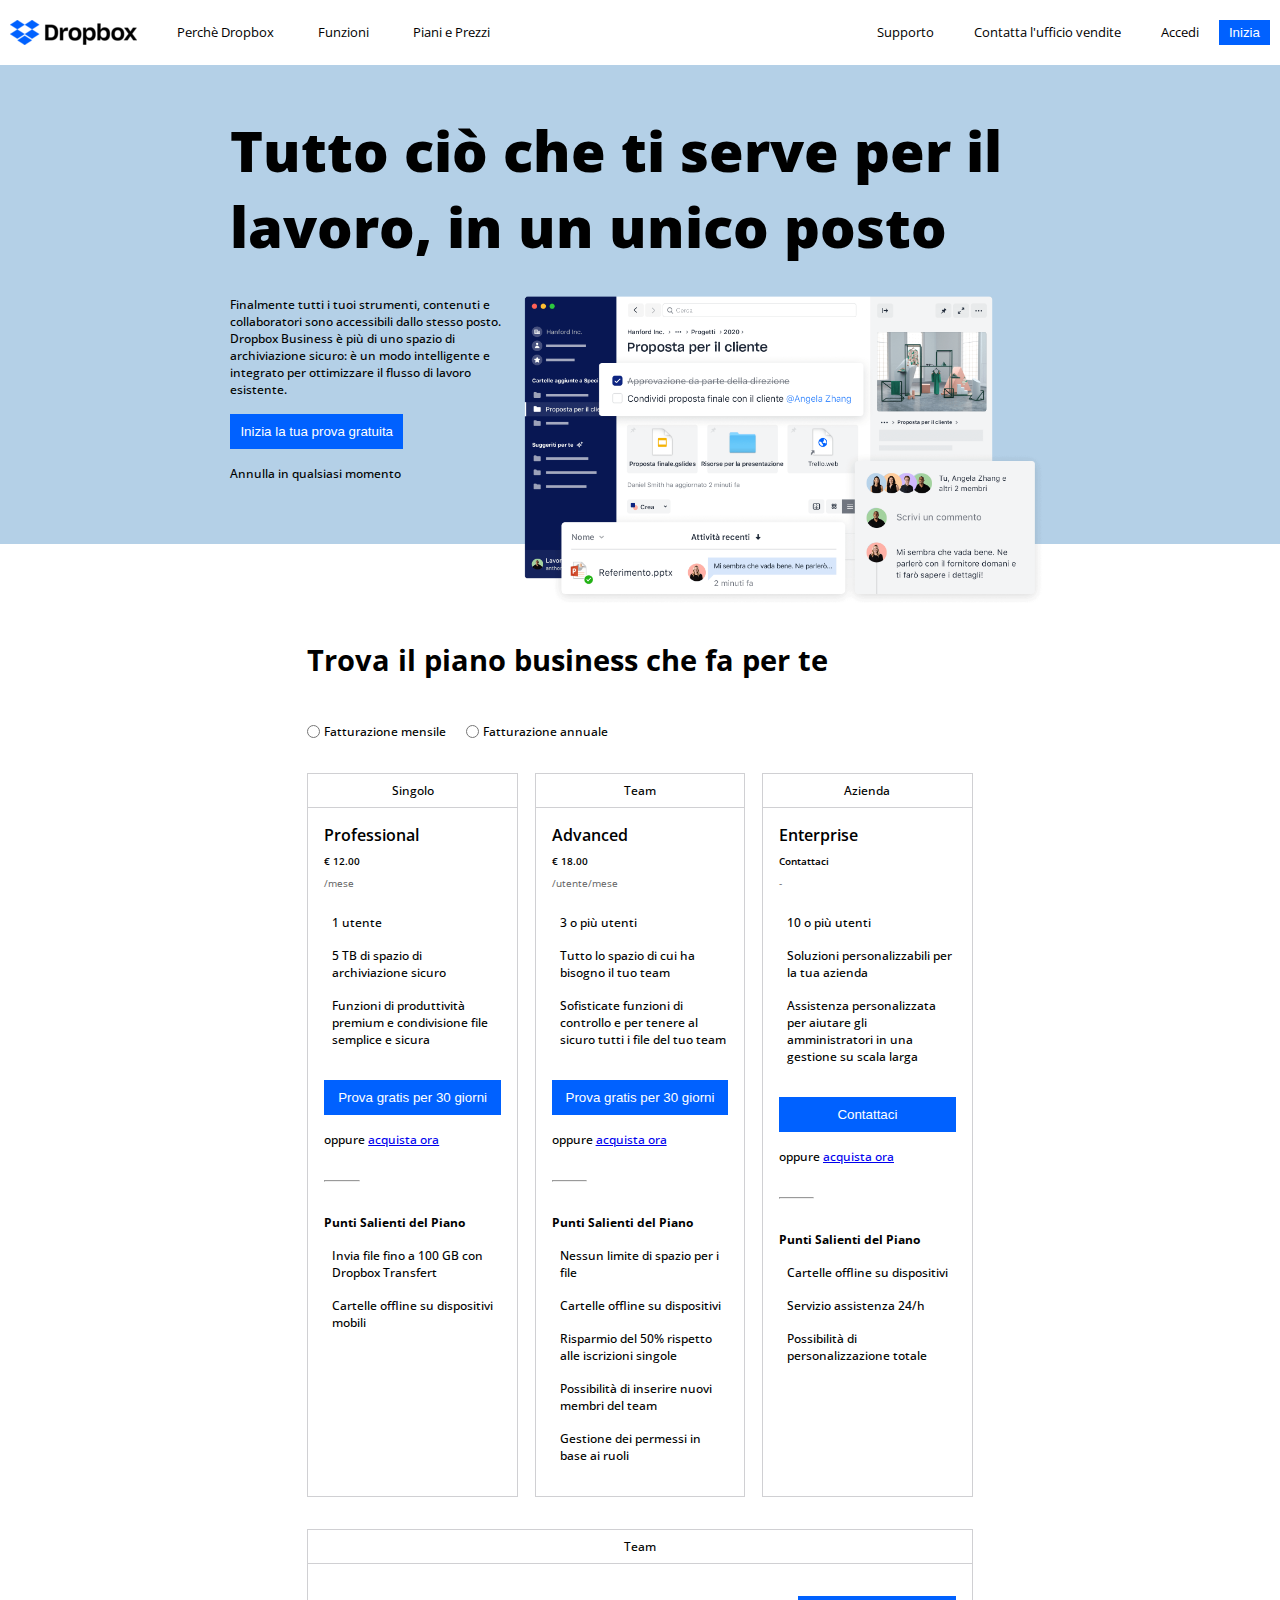
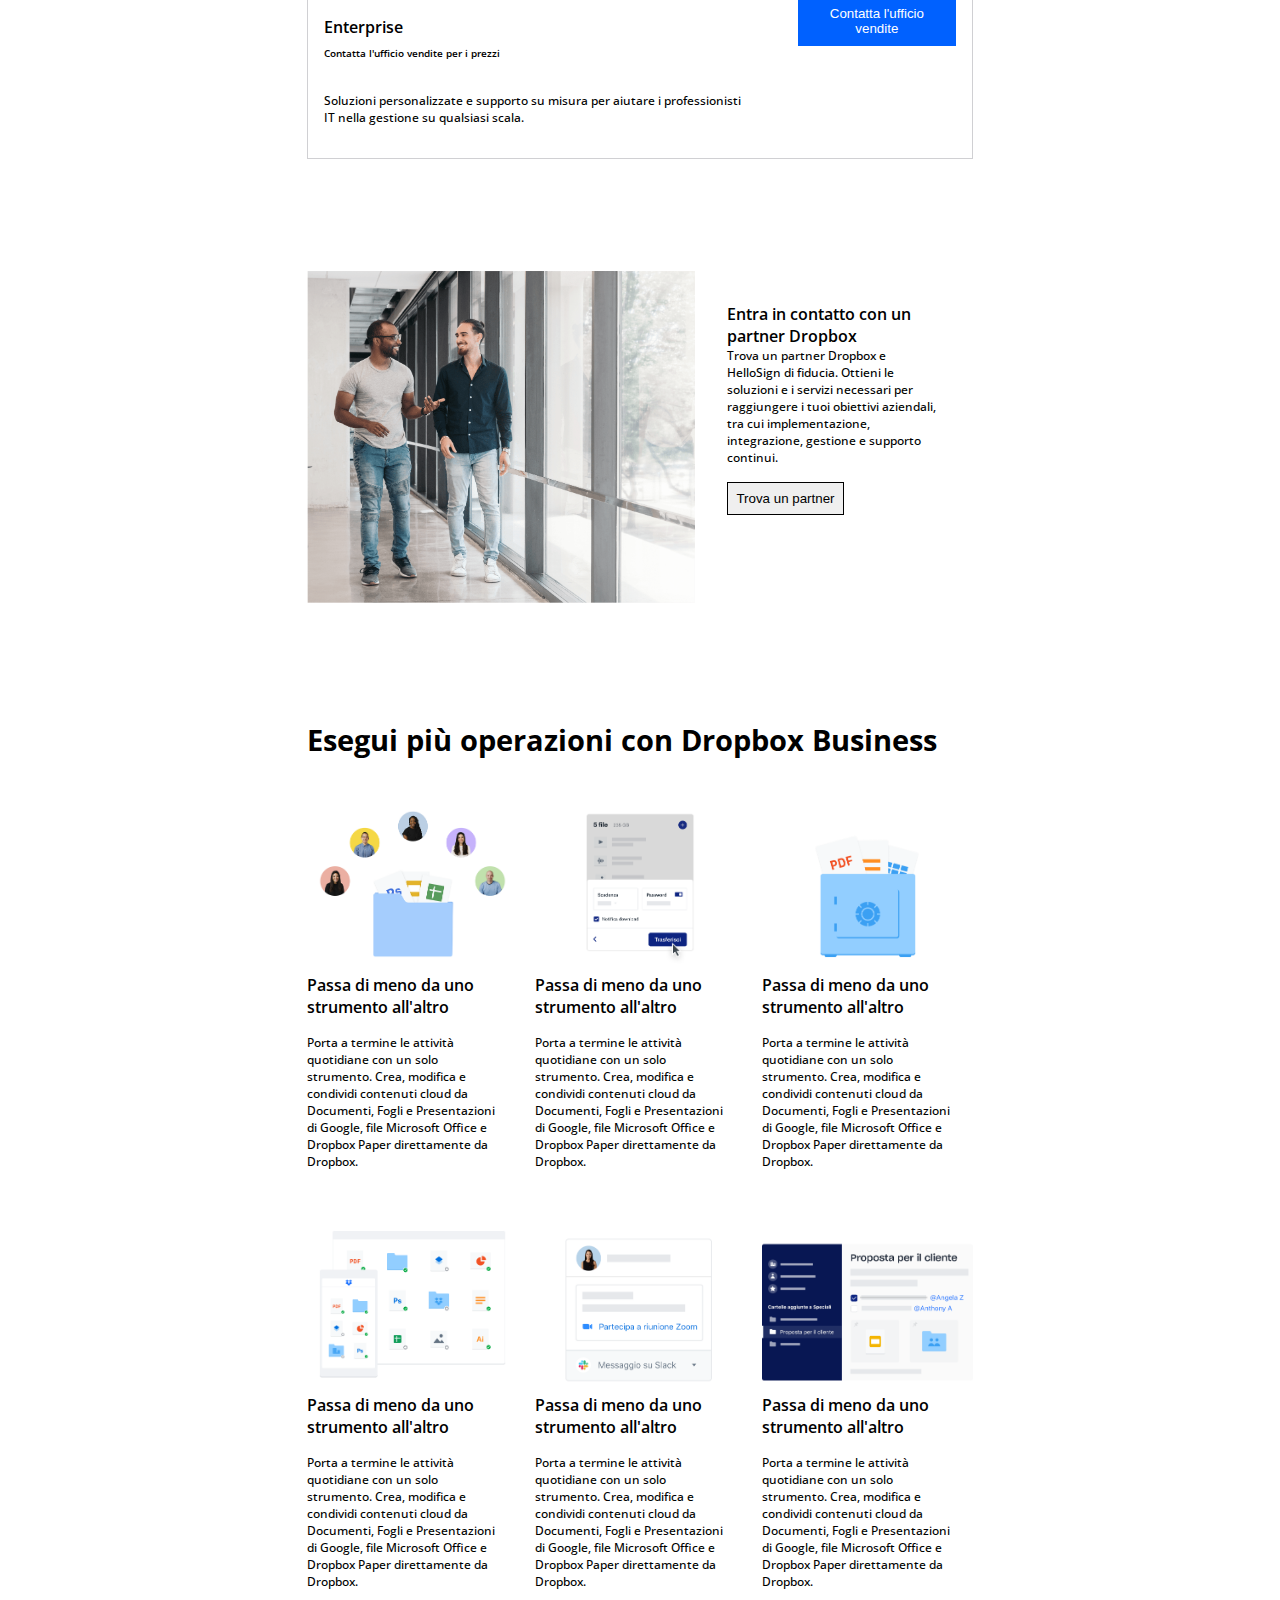
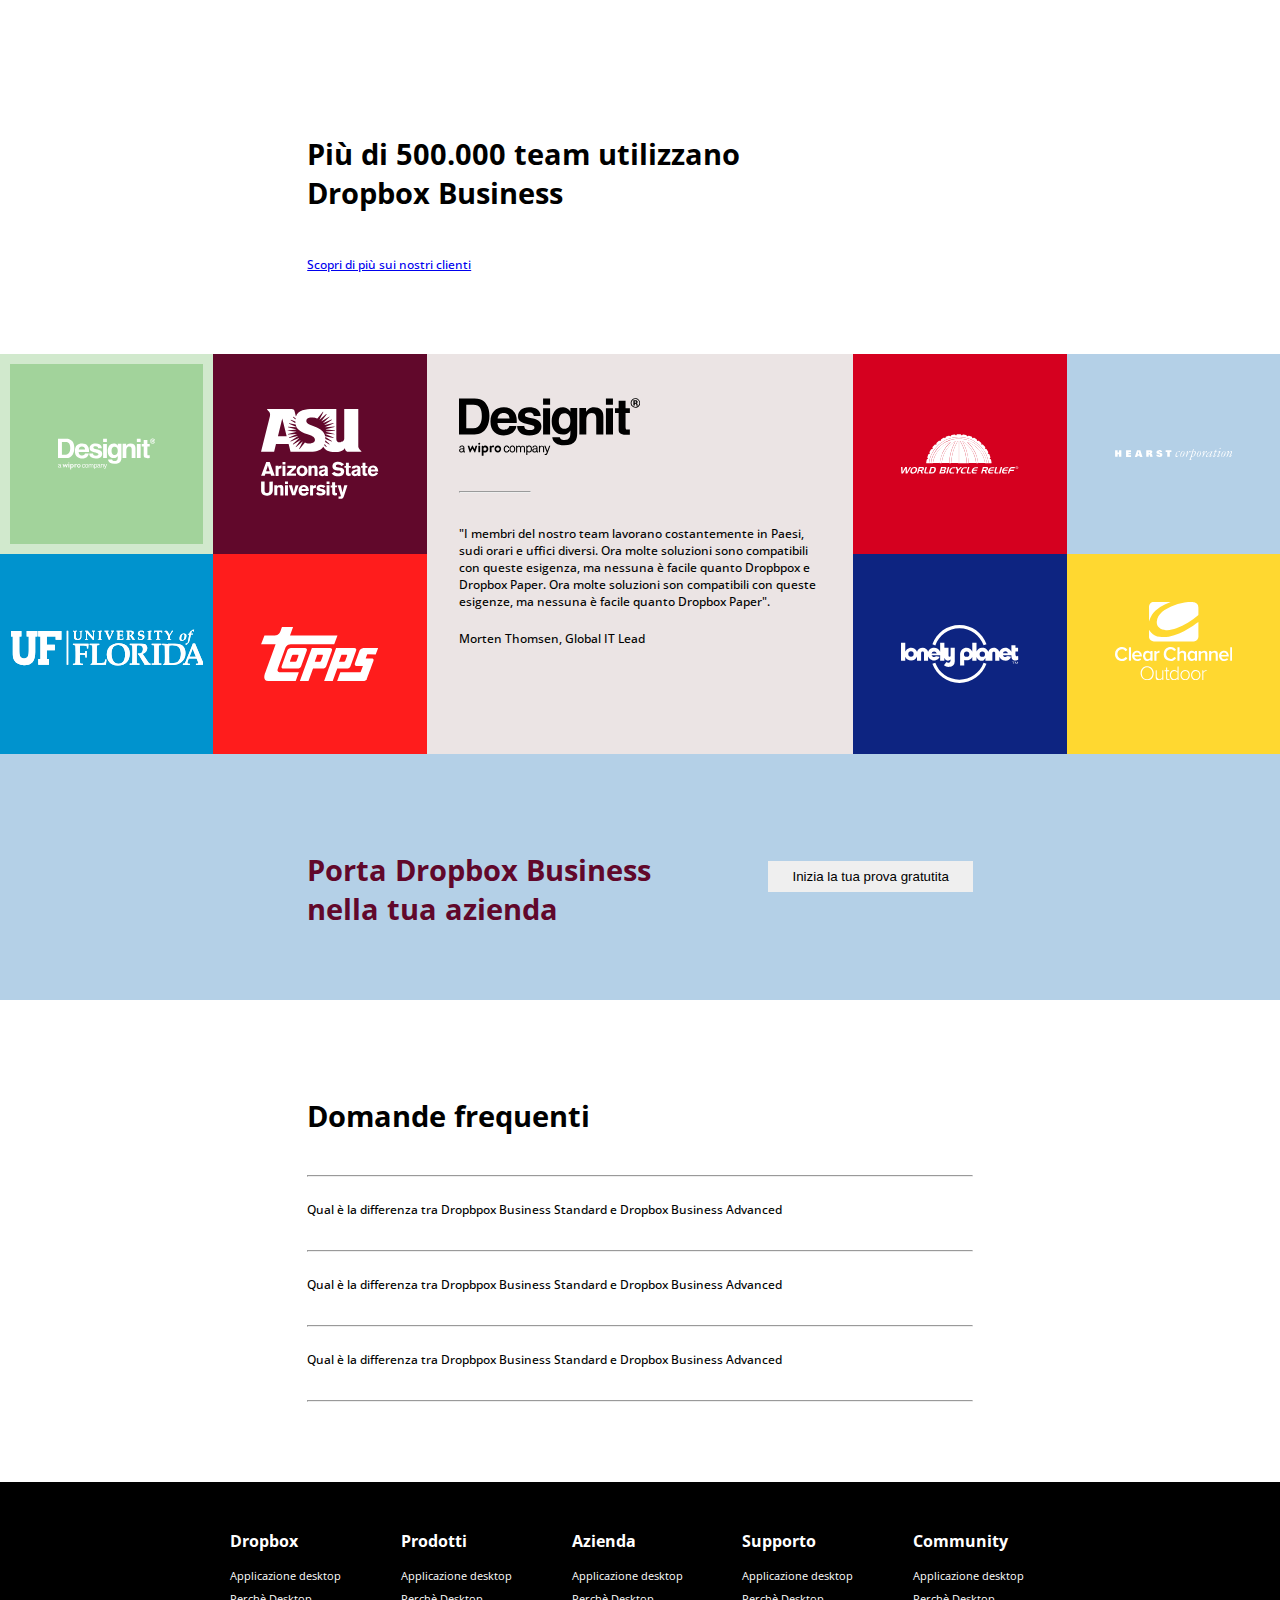
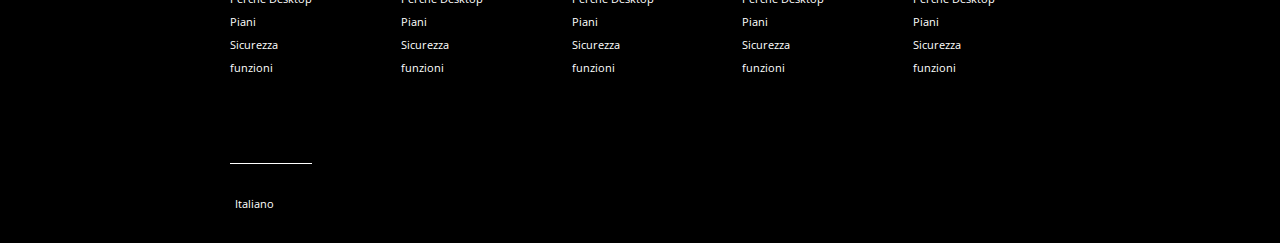
==== bonus/index.html @ b3b9883d "add corrections" ====
<!DOCTYPE html>
<html lang="en">

<head>
    <meta charset="UTF-8">
    <meta http-equiv="X-UA-Compatible" content="IE=edge">
    <meta name="viewport" content="width=device-width, initial-scale=1.0">
    <link rel="stylesheet" href="https://cdnjs.cloudflare.com/ajax/libs/font-awesome/6.2.0/css/all.min.css"
        integrity="sha512-xh6O/CkQoPOWDdYTDqeRdPCVd1SpvCA9XXcUnZS2FmJNp1coAFzvtCN9BmamE+4aHK8yyUHUSCcJHgXloTyT2A=="
        crossorigin="anonymous" referrerpolicy="no-referrer" />
    <link rel="preconnect" href="https://fonts.googleapis.com">
    <link rel="preconnect" href="https://fonts.gstatic.com" crossorigin>
    <link href="https://fonts.googleapis.com/css2?family=Open+Sans:wght@400;500;600;700;800&display=swap"
        rel="stylesheet">
    <link rel="stylesheet" href="./style.css">
    <title>Dropbox</title>
</head>

<body class="">

    <header class="row space_between">

        <div class="home row">
            <img src="./assets/img/logo-small.png" alt="">
            <div class="actions">
                <a class="active" href="#">Perchè Dropbox</a>
                <a class="active" href="#">Funzioni</a>
                <a class="active" href="#">Piani e Prezzi</a>
            </div>
        </div>

        <div class="start row">
            <a href="#">Supporto</a>
            <a href="#">Contatta l'ufficio vendite</a>
            <a href="#">Accedi</a>
            <button class="button_blue">Inizia</button>
        </div>

    </header>

    <main>
        <!-- jumbo -->
        <div class="bg_color_title">

            <div class="container_big">

                <h1 class="title">Tutto ciò che ti serve per il lavoro, in un unico posto</h1>

                <div class="row">
                    <div class="col_4">
                        <p>
                            Finalmente tutti i tuoi strumenti, contenuti e collaboratori sono accessibili dallo
                            stesso posto. Dropbox Business è più di uno spazio di archiviazione sicuro: è un modo
                            intelligente e integrato per ottimizzare il flusso di lavoro esistente.
                        </p>
                        <button class="button_blue button_big">Inizia la tua prova gratuita</button>
                        <p class="">Annulla in qualsiasi momento</p>
                        <a href="#business_plan_id" class="arrow">
                            <i class="fa-solid fa-arrow-down"></i>
                        </a>
                    </div>

                    <div class="col_8">

                        <img src="./assets/img/jumbo.png" alt="">

                    </div>
                </div>

            </div>
            <span id="business_plan_id"></span>
        </div>

        <div class="container_small">
            <!-- scelta del piano e fatturazione -->
            <section class="business_plan">

                <h3>Trova il piano business che fa per te</h3>
                <!-- scelta fatturazione -->
                <input type="radio" id="html" name="pay_method" value="month">
                <label class="payment" for="html">Fatturazione mensile</label>
                <input type="radio" id="css" name="pay_method" value="year">
                <label class="payment" for="css">Fatturazione annuale</label>
                <!-- scelta piano -->
                <div class="row space_between">
                    <!-- Professional -->
                    <div class="col_3_8">

                        <div class="type_plan">
                            <i class="fa-solid fa-user"></i>
                            Singolo
                        </div>
                        <!-- dettagli del piano -->
                        <div class="text_plan">
                            <h6>Professional</h6>
                            <div class="price">€ 12.00</div>
                            <div class="price_time">/mese</div>

                            <div class="row details_plan">
                                <div>
                                    <i class="fa-solid fa-user"></i>
                                </div>
                                <div class="description">
                                    1 utente
                                </div>
                            </div>

                            <div class="row details_plan">
                                <div>
                                    <i class="fa-solid fa-folder"></i>
                                </div>
                                <div class="description">
                                    5 TB di spazio di archiviazione sicuro
                                </div>
                            </div>

                            <div class="row details_plan">
                                <div>
                                    <i class="fa-solid fa-share-nodes"></i>
                                </div>
                                <div class="description">
                                    Funzioni di produttività premium e condivisione file semplice e sicura
                                </div>
                            </div>

                            <button class="button_blue button_big">Prova gratis per 30 giorni</button>
                            <div class="details_plan">
                                oppure
                                <a href="#">acquista ora</a>
                            </div>

                            <hr>

                            <div class="highlights">Punti Salienti del Piano</div>

                            <div class="row details_plan">
                                <div class="check">
                                    <i class="fa-sharp fa-solid fa-check"></i>
                                </div>
                                <div class="description">
                                    Invia file fino a 100 GB con Dropbox Transfert
                                </div>
                            </div>
                            <div class="row details_plan">
                                <div class="check">
                                    <i class="fa-sharp fa-solid fa-check"></i>
                                </div>
                                <div class="description">
                                    Cartelle offline su dispositivi mobili
                                </div>
                            </div>
                        </div>
                    </div>
                    <!-- Advanced -->
                    <div class="col_3_8">

                        <div class="type_plan">
                            <i class="fa-solid fa-user"></i>
                            Team
                        </div>
                        <!-- dettagli del piano -->
                        <div class="text_plan">
                            <h6>Advanced</h6>
                            <div class="price">€ 18.00</div>
                            <div class="price_time">/utente/mese</div>

                            <div class="row details_plan">
                                <div>
                                    <i class="fa-solid fa-users"></i>
                                </div>
                                <div class="description">
                                    3 o più utenti
                                </div>
                            </div>

                            <div class="row details_plan">
                                <div>
                                    <i class="fa-solid fa-folder"></i>
                                </div>
                                <div class="description">
                                    Tutto lo spazio di cui ha bisogno il tuo team
                                </div>
                            </div>

                            <div class="row details_plan">
                                <div>
                                    <i class="fa-solid fa-share-nodes"></i>
                                </div>
                                <div class="description">
                                    Sofisticate funzioni di controllo e per tenere al sicuro tutti i file del tuo team
                                </div>
                            </div>

                            <button class="button_blue button_big">Prova gratis per 30 giorni</button>
                            <div class="details_plan">
                                oppure
                                <a href="#">acquista ora</a>
                            </div>

                            <hr>

                            <div class="highlights">Punti Salienti del Piano</div>

                            <div class="row details_plan">
                                <div class="check">
                                    <i class="fa-sharp fa-solid fa-check"></i>
                                </div>
                                <div class="description">
                                    Nessun limite di spazio per i file
                                </div>
                            </div>
                            <div class="row details_plan">
                                <div class="check">
                                    <i class="fa-sharp fa-solid fa-check"></i>
                                </div>
                                <div class="description">
                                    Cartelle offline su dispositivi
                                </div>
                            </div>
                            <div class="row details_plan">
                                <div class="check">
                                    <i class="fa-sharp fa-solid fa-check"></i>
                                </div>
                                <div class="description">
                                    Risparmio del 50% rispetto alle iscrizioni singole
                                </div>
                            </div>
                            <div class="row details_plan">
                                <div class="check">
                                    <i class="fa-sharp fa-solid fa-check"></i>
                                </div>
                                <div class="description">
                                    Possibilità di inserire nuovi membri del team
                                </div>
                            </div>
                            <div class="row details_plan">
                                <div class="check">
                                    <i class="fa-sharp fa-solid fa-check"></i>
                                </div>
                                <div class="description">
                                    Gestione dei permessi in base ai ruoli
                                </div>
                            </div>

                        </div>
                    </div>
                    <!-- Enterprise Azienda-->
                    <div class="col_3_8">

                        <div class="type_plan">
                            <i class="fa-solid fa-building"></i>
                            Azienda
                        </div>
                        <!-- dettagli del piano -->
                        <div class="text_plan">
                            <h6>Enterprise</h6>
                            <div class="price">Contattaci</div>
                            <div class="price_time">-</div>

                            <div class="row details_plan">
                                <div>
                                    <i class="fa-solid fa-users"></i>
                                </div>
                                <div class="description">
                                    10 o più utenti
                                </div>
                            </div>

                            <div class="row details_plan">
                                <div>
                                    <i class="fa-solid fa-folder"></i>
                                </div>
                                <div class="description">
                                    Soluzioni personalizzabili per la tua azienda
                                </div>
                            </div>

                            <div class="row details_plan">
                                <div>
                                    <i class="fa-solid fa-share-nodes"></i>
                                </div>
                                <div class="description">
                                    Assistenza personalizzata per aiutare gli amministratori in una gestione su scala
                                    larga
                                </div>
                            </div>

                            <button class="button_blue button_big">Contattaci</button>
                            <div class="details_plan">
                                oppure
                                <a href="#">acquista ora</a>
                            </div>

                            <hr>

                            <div class="highlights">Punti Salienti del Piano</div>

                            <div class="row details_plan">
                                <div class="check">
                                    <i class="fa-sharp fa-solid fa-check"></i>
                                </div>
                                <div class="description">
                                    Cartelle offline su dispositivi
                                </div>
                            </div>
                            <div class="row details_plan">
                                <div class="check">
                                    <i class="fa-sharp fa-solid fa-check"></i>
                                </div>
                                <div class="description">
                                    Servizio assistenza 24/h
                                </div>
                            </div>
                            <div class="row details_plan">
                                <div class="check">
                                    <i class="fa-sharp fa-solid fa-check"></i>
                                </div>
                                <div class="description">
                                    Possibilità di personalizzazione totale
                                </div>
                            </div>

                        </div>
                    </div>
                </div>
                <!-- Enterprice Team-->
                <div class="col_12 ">
                    <div class="type_plan">
                        <i class="fa-solid fa-building"></i>
                        Team
                    </div>
                    <!-- dettagli del piano -->
                    <div class="text_plan row">
                        <div class="col_9">
                            <h6>Enterprise</h6>
                            <div class="price">Contatta l'ufficio vendite per i prezzi</div>
                            <div class="details_plan">
                                Soluzioni personalizzate e supporto su misura per aiutare i professionisti IT nella
                                gestione su qualsiasi scala.
                            </div>
                        </div>

                        <div class="col_3">

                            <button class="button_blue button_big">Contatta l'ufficio vendite</button>
                        </div>
                    </div>
                </div>

            </section>
            <!-- Entra in contatto -->
            <section class="call_to_action">
                <div class="row">

                    <div class="col_7">
                        <img src="./assets/img/partner.png" alt="">
                    </div>

                    <div class="col_5">
                        <h6>Entra in contatto con un partner Dropbox</h6>
                        <div class="details_plan">
                            Trova un partner Dropbox e HelloSign di fiducia. Ottieni le soluzioni e i servizi necessari
                            per raggiungere i tuoi obiettivi aziendali, tra cui implementazione, integrazione, gestione
                            e supporto continui.
                        </div>
                        <button class="button_partner">Trova un partner</button>
                    </div>
                </div>
            </section>
            <!-- Operazioni Dropbox Business -->
            <section class="operations">

                <h3 class="title_operations">Esegui più operazioni con Dropbox Business</h3>

                <div class="row space_between">

                    <div class="col_3_8">
                        <img src="./assets/img/business-feature-switching-tools.png" alt="">
                        <h6>Passa di meno da uno strumento all'altro</h6>
                        <p class="details_plan">
                            Porta a termine le attività quotidiane con un solo strumento. Crea, modifica e condividi
                            contenuti cloud da Documenti, Fogli e Presentazioni di Google, file Microsoft Office e
                            Dropbox Paper direttamente da Dropbox.
                        </p>
                    </div>

                    <div class="col_3_8">
                        <img src="./assets/img/business-feature-send-files-it.png" alt="">
                        <h6>Passa di meno da uno strumento all'altro</h6>
                        <p class="details_plan">
                            Porta a termine le attività quotidiane con un solo strumento. Crea, modifica e condividi
                            contenuti cloud da Documenti, Fogli e Presentazioni di Google, file Microsoft Office e
                            Dropbox Paper direttamente da Dropbox.
                        </p>

                    </div>

                    <div class="col_3_8">
                        <img src="./assets/img/business-feature-security.png" alt="">
                        <h6>Passa di meno da uno strumento all'altro</h6>
                        <p class="details_plan">
                            Porta a termine le attività quotidiane con un solo strumento. Crea, modifica e condividi
                            contenuti cloud da Documenti, Fogli e Presentazioni di Google, file Microsoft Office e
                            Dropbox Paper direttamente da Dropbox.
                        </p>

                    </div>

                </div>

                <div class="row space_between">

                    <div class="col_3_8">
                        <img src="./assets/img/business-feature-multi-device.png" alt="">
                        <h6>Passa di meno da uno strumento all'altro</h6>
                        <p class="details_plan">
                            Porta a termine le attività quotidiane con un solo strumento. Crea, modifica e condividi
                            contenuti cloud da Documenti, Fogli e Presentazioni di Google, file Microsoft Office e
                            Dropbox Paper direttamente da Dropbox.
                        </p>
                    </div>

                    <div class="col_3_8">
                        <img src="./assets/img/business-feature-integrations-it.png" alt="">
                        <h6>Passa di meno da uno strumento all'altro</h6>
                        <p class="details_plan">
                            Porta a termine le attività quotidiane con un solo strumento. Crea, modifica e condividi
                            contenuti cloud da Documenti, Fogli e Presentazioni di Google, file Microsoft Office e
                            Dropbox Paper direttamente da Dropbox.
                        </p>

                    </div>

                    <div class="col_3_8">
                        <img src="./assets/img/business-feature-coordinate-it.png" alt="">
                        <h6>Passa di meno da uno strumento all'altro</h6>
                        <p class="details_plan">
                            Porta a termine le attività quotidiane con un solo strumento. Crea, modifica e condividi
                            contenuti cloud da Documenti, Fogli e Presentazioni di Google, file Microsoft Office e
                            Dropbox Paper direttamente da Dropbox.
                        </p>

                    </div>
                </div>
            </section>
            <!-- Partners -->
            <section class="partners">

                <h3>Più di 500.000 team utilizzano<br>Dropbox Business</h3>
                <a class="details_plan" href="#">Scopri di più sui nostri clienti</a>

            </section>
        </div>
        <!-- Loghi dei partner e testimonianza -->
        <section class="row partner_logo">

            <div class="col_4 wrap row">
                <div class="logo_partner designit">
                    <svg width="100%" height="100%" viewBox="0 0 400 127" xmlns="http://www.w3.org/2000/svg">
                        <title>designit</title>
                        <g>
                            <g transform="translate(0 97.578)">
                                <path fill="#ffffff"
                                    d="M85.675 6.92c-4.014 0-7.336 3.391-7.336 7.613 0 4.221 3.253 7.612 7.336 7.612 4.014 0 7.335-3.39 7.335-7.612 0-4.222-3.252-7.613-7.335-7.613zm0 11.627c-2.076 0-3.737-1.8-3.737-4.014 0-2.215 1.66-4.014 3.737-4.014 2.076 0 3.737 1.8 3.737 4.014.069 2.214-1.661 4.014-3.737 4.014zM39.654 7.336h-2.699c-.208 0-.484.207-.554.415l-2.214 6.99-3.806-7.475a.826.826 0 0 0-.623-.346h-.277a.826.826 0 0 0-.623.346l-3.806 7.474-2.215-6.99c-.069-.207-.346-.414-.553-.414h-2.7c-.345 0-.553.276-.414.622L23.599 21.8c.069.208.346.416.553.416h.415a.826.826 0 0 0 .623-.346l4.499-8.79 4.498 8.79a.826.826 0 0 0 .623.346h.415c.208 0 .484-.208.554-.416l4.429-13.84c0-.347-.208-.623-.554-.623zm6.367 0h-2.7a.62.62 0 0 0-.622.622v13.15a.62.62 0 0 0 .623.622h2.699a.62.62 0 0 0 .623-.623V7.958a.62.62 0 0 0-.623-.622zm11.903-.416c-1.869 0-3.599.83-4.844 2.146l-.485-1.315c-.069-.208-.346-.415-.553-.415h-1.246a.62.62 0 0 0-.623.622V28.72a.62.62 0 0 0 .623.623h2.699a.62.62 0 0 0 .623-.623v-7.198c1.176.416 2.422.623 3.737.623 3.806 0 6.92-3.39 6.92-7.612.07-4.222-3.045-7.613-6.851-7.613zm-.761 11.627c-1.108 0-2.215-.277-3.045-.83v-5.468a3.521 3.521 0 0 1 3.045-1.8c2.007 0 3.667 1.8 3.667 4.015 0 2.283-1.66 4.083-3.667 4.083zM74.879 6.92c-2.63 0-4.152 2.146-4.152 2.146l-.485-1.315c-.069-.208-.346-.415-.553-.415h-1.246a.62.62 0 0 0-.623.622v13.15a.62.62 0 0 0 .623.622h2.699a.62.62 0 0 0 .623-.623v-9.204c1.591-1.938 3.598-1.315 4.014-1.107.415.138.692-.07.83-.346.138-.277.692-1.661.969-2.146.207-.484-.139-1.384-2.7-1.384zM45.19.554c-1.176-.346-2.353.415-2.699 1.591-.346 1.177.416 2.422 1.523 2.7 1.176.345 2.353-.416 2.699-1.592.346-1.177-.346-2.353-1.523-2.7z" />
                                <path fill="#ffffff"
                                    d="M13.287 21.66a3.373 3.373 0 0 1-.761.278c-.277.069-.484.069-.83.069-.623 0-1.177-.208-1.523-.623a2.418 2.418 0 0 1-.554-1.522H9.55a4.54 4.54 0 0 1-1.868 1.73c-.83.415-1.73.623-2.769.623-.83 0-1.522-.139-2.145-.416-.623-.277-.969-.623-1.384-1.038-.415-.415-.692-.9-.9-1.453a4.29 4.29 0 0 1-.276-1.592c0-.484.069-.969.207-1.453.139-.484.415-.969.83-1.384.416-.415.9-.761 1.523-1.107.623-.277 1.453-.485 2.422-.554l4.291-.277v-1.038c0-.346-.07-.761-.138-1.107a1.64 1.64 0 0 0-.623-1.038c-.277-.208-.554-.415-.9-.554-.346-.138-.83-.207-1.453-.207-.623 0-1.177.069-1.592.207-.415.139-.761.346-.969.623-.484.484-.692 1.038-.692 1.73H.83c0-.692.139-1.246.346-1.73.208-.484.485-.9.9-1.315a5.08 5.08 0 0 1 1.869-1.176 7.239 7.239 0 0 1 2.491-.416c1.384 0 2.491.277 3.322.762.83.553 1.384 1.176 1.73 2.007.277.692.415 1.384.415 2.214v6.99c0 .346.07.623.208.761a.786.786 0 0 0 .553.208h.416l.207-.07v1.869zM9.55 14.81l-3.806.207c-.346 0-.692.07-1.107.208-.346.138-.692.277-1.038.484a3.966 3.966 0 0 0-.762.762c-.207.346-.276.692-.276 1.176 0 .623.207 1.246.622 1.73.416.485 1.177.761 2.146.761a4.29 4.29 0 0 0 1.591-.276c.485-.208.97-.485 1.315-.9.416-.415.762-.969.9-1.523.208-.553.277-1.176.277-1.73v-.9h.138zm101.315 2.145c-.07.761-.208 1.453-.484 2.076a6.31 6.31 0 0 1-1.177 1.592c-.484.484-1.107.9-1.8 1.176-.691.277-1.452.416-2.352.416-1.315 0-2.353-.277-3.183-.762-.83-.553-1.523-1.176-2.007-1.937a7.212 7.212 0 0 1-.9-2.077c-.208-.83-.277-1.73-.277-2.837 0-1.107.07-2.007.277-2.837.208-.83.484-1.454.9-2.076.484-.762 1.176-1.385 2.007-1.938.83-.554 1.868-.761 3.183-.761.83 0 1.592.138 2.284.415.692.277 1.245.623 1.73 1.107a6.31 6.31 0 0 1 1.176 1.592c.277.623.485 1.315.554 2.076h-2.422c-.07-.484-.208-.9-.346-1.315-.208-.346-.416-.692-.692-.969a2.606 2.606 0 0 0-1.038-.623 4.03 4.03 0 0 0-1.315-.207c-.554 0-1.038.069-1.384.277-.416.207-.762.415-1.038.692a3.428 3.428 0 0 0-1.108 1.937c-.207.83-.277 1.661-.277 2.56 0 .9.07 1.731.277 2.561.208.83.554 1.454 1.108 1.938.346.277.692.485 1.038.692.415.208.83.277 1.384.277.484 0 .969-.07 1.384-.277.415-.207.761-.415 1.038-.692.277-.277.484-.553.623-.9.138-.346.276-.76.346-1.245h2.491v.069zm13.149-2.353c0 1.107-.139 2.215-.415 3.183-.277 1.039-.83 1.869-1.592 2.7-.554.484-1.177.9-1.869 1.245a6.56 6.56 0 0 1-2.422.485c-.9 0-1.73-.139-2.422-.485a5.53 5.53 0 0 1-1.868-1.246c-.762-.76-1.315-1.66-1.592-2.699a12.173 12.173 0 0 1-.415-3.183c0-1.107.138-2.214.415-3.183.277-1.038.83-1.869 1.592-2.7a8.793 8.793 0 0 1 1.868-1.245 6.56 6.56 0 0 1 2.422-.484c.9 0 1.73.138 2.422.484a5.53 5.53 0 0 1 1.869 1.246c.761.761 1.315 1.66 1.592 2.699.276.969.415 2.007.415 3.183zm-2.422 0c0-.83-.07-1.66-.277-2.491a4.625 4.625 0 0 0-1.038-2.007c-.277-.277-.692-.554-1.107-.761-.416-.208-.9-.277-1.454-.277-.553 0-1.038.069-1.453.277-.415.207-.761.415-1.107.76a4.625 4.625 0 0 0-1.038 2.008c-.208.83-.277 1.591-.277 2.491 0 .83.069 1.661.277 2.491.207.83.553 1.454 1.038 2.007.277.277.692.554 1.107.762.415.207.9.276 1.453.276.554 0 1.038-.069 1.454-.276.415-.208.76-.416 1.107-.762a4.625 4.625 0 0 0 1.038-2.007c.207-.83.277-1.66.277-2.49zm21.66 7.197v-9.135c0-.484-.069-.968-.138-1.384-.069-.415-.277-.761-.484-1.038-.208-.277-.485-.553-.9-.692a3.765 3.765 0 0 0-1.384-.277c-.415 0-.83.07-1.176.277-.346.139-.692.415-.97.692a3.529 3.529 0 0 0-.968 1.8 10.745 10.745 0 0 0-.208 2.145v7.682h-2.422v-9.135c0-.485-.07-.97-.138-1.385-.07-.415-.208-.76-.485-1.038-.207-.276-.484-.553-.9-.692a3.765 3.765 0 0 0-1.383-.276 3.15 3.15 0 0 0-1.385.346c-.415.207-.76.553-1.038.9a4.396 4.396 0 0 0-.76 1.73 9.734 9.734 0 0 0-.209 1.937v7.682h-2.352V7.543h2.076l.207 2.076c.346-.83.9-1.453 1.661-1.799.761-.415 1.523-.623 2.353-.623 1.038 0 1.938.208 2.7.692a4.589 4.589 0 0 1 1.59 2.007c.208-.484.416-.83.762-1.176.277-.346.692-.623 1.038-.83.415-.208.83-.416 1.246-.485.415-.139.9-.139 1.315-.139 1.591 0 2.837.485 3.598 1.454.762.969 1.177 2.214 1.177 3.875v9.481h-2.422V21.8zm17.717-7.197a10.99 10.99 0 0 1-.554 3.46c-.346 1.038-.9 1.938-1.591 2.63a6.738 6.738 0 0 1-1.661 1.038c-.623.277-1.384.415-2.215.415-.415 0-.761-.069-1.176-.138-.416-.07-.762-.208-1.177-.415-.346-.139-.692-.416-1.038-.623-.277-.277-.554-.554-.761-.9v7.82h-2.422V7.336h2.076l.138 1.868c.415-.692 1.038-1.246 1.8-1.66.83-.416 1.591-.554 2.422-.554.9 0 1.66.138 2.353.415.692.277 1.245.692 1.73 1.176.692.692 1.176 1.592 1.522 2.63.346 1.038.554 2.145.554 3.391zm-2.422 0c0-.692-.07-1.315-.208-2.007a7.905 7.905 0 0 0-.623-1.8c-.277-.553-.692-.968-1.245-1.314-.554-.346-1.177-.484-1.938-.484-.554 0-.969.069-1.315.276-.346.208-.692.416-.969.692-.623.554-1.038 1.177-1.246 2.007-.207.83-.346 1.661-.346 2.56 0 .9.139 1.8.346 2.561.208.83.623 1.454 1.246 2.007.277.277.623.485.969.692.346.208.83.277 1.315.277.761 0 1.453-.138 1.938-.484.553-.346.968-.761 1.245-1.246a6.889 6.889 0 0 0 .623-1.8 8.754 8.754 0 0 0 .208-1.937zm16.193 7.059a3.373 3.373 0 0 1-.76.277c-.278.069-.485.069-.831.069-.623 0-1.177-.208-1.523-.623a2.418 2.418 0 0 1-.553-1.522h-.07a4.54 4.54 0 0 1-1.868 1.73c-.83.415-1.73.623-2.768.623-.83 0-1.523-.139-2.146-.416a4.93 4.93 0 0 1-1.522-1.038c-.415-.415-.692-.9-.9-1.453a4.29 4.29 0 0 1-.277-1.592c0-.484.07-.969.208-1.453.139-.484.415-.969.83-1.384.416-.415.9-.761 1.523-1.107.623-.277 1.453-.485 2.422-.554l4.29-.277v-1.038c0-.346-.068-.761-.138-1.107a1.64 1.64 0 0 0-.622-1.038c-.277-.208-.554-.415-.9-.554-.346-.138-.83-.207-1.453-.207-.623 0-1.177.069-1.592.207-.415.139-.761.346-.969.623-.484.484-.692 1.038-.692 1.73h-2.353c0-.692.139-1.246.346-1.73.208-.484.485-.9.9-1.315a5.08 5.08 0 0 1 1.868-1.176 7.239 7.239 0 0 1 2.492-.416c1.384 0 2.491.277 3.321.762.83.553 1.385 1.176 1.73 2.007.277.692.416 1.384.416 2.214v6.99c0 .346.069.623.207.761a.786.786 0 0 0 .554.208h.415l.208-.07v1.869h.207zm-3.737-6.851l-3.806.207c-.346 0-.692.07-1.107.208-.346.138-.692.277-1.038.484a3.966 3.966 0 0 0-.761.762c-.208.346-.277.692-.277 1.176 0 .623.207 1.246.623 1.73.415.485 1.176.761 2.145.761a4.29 4.29 0 0 0 1.592-.276c.484-.208.969-.485 1.315-.9.415-.415.76-.969.9-1.523.207-.553.276-1.176.276-1.73v-.9h.138zm14.395 6.99v-9.136c0-1.107-.208-1.937-.692-2.56-.485-.623-1.246-.9-2.422-.9-.692 0-1.315.208-1.8.623a4.001 4.001 0 0 0-1.245 1.592 3.831 3.831 0 0 0-.415 1.799c-.07.692-.07 1.315-.07 1.869v6.712h-2.422V7.405h2.076l.208 2.145c.208-.415.415-.761.761-1.107.346-.346.692-.554 1.038-.761.415-.208.83-.346 1.246-.485.415-.138.83-.138 1.246-.138 1.66 0 2.837.484 3.667 1.384.83.9 1.246 2.214 1.246 3.875V21.8h-2.422zm9.55 2.906c-.346.9-.83 1.66-1.384 2.214-.554.554-1.384.83-2.491.83-.623 0-1.108-.068-1.454-.138-.346-.069-.622-.138-.692-.207V25.26c.139.069.346.069.485.138.138.07.346.07.553.07h.692a2.65 2.65 0 0 0 1.315-.347c.346-.208.623-.554.83-1.107l.9-2.422-5.674-14.395h2.699l4.221 11.35 4.014-11.35h2.491l-6.505 17.509z" />
                            </g>
                            <path fill="#ffffff"
                                d="M16.055 14.533v51.765H31.42c7.82 0 13.287-3.876 16.401-11.558 1.661-4.221 2.491-9.273 2.491-15.155 0-8.097-1.245-14.256-3.806-18.616-2.56-4.29-7.543-6.436-15.086-6.436H16.055zM46.436 2.56C52.042 4.36 56.54 7.75 59.931 12.595a35.985 35.985 0 0 1 5.675 12.803c.968 4.567 1.522 8.927 1.522 13.149 0 10.519-2.145 19.446-6.367 26.713-5.744 9.896-14.602 14.81-26.574 14.81H0V.83h34.187c4.913.07 8.996.623 12.249 1.73zm42.837 33.287c-2.145 2.145-3.53 5.12-4.083 8.858h26.298c-.277-3.945-1.661-6.99-4.083-9.066-2.422-2.076-5.467-3.114-9.066-3.114-3.875.07-6.92 1.107-9.066 3.322M112.18 22.56c4.083 1.799 7.474 4.705 10.104 8.65 2.422 3.46 3.944 7.543 4.636 12.11.416 2.7.623 6.506.485 11.627h-42.56c.276 5.952 2.283 10.035 6.09 12.457 2.352 1.453 5.12 2.214 8.373 2.214 3.46 0 6.298-.83 8.512-2.63 1.8-1.522 2.215-2.283 3.114-5.536h15.64c-.415 5.052-2.283 8.512-5.674 12.111-5.26 5.675-12.526 8.512-22.007 8.512-7.751 0-14.672-2.422-20.554-7.197-5.951-4.775-8.927-12.664-8.927-23.46 0-10.173 2.63-17.924 8.027-23.391 5.398-5.398 12.388-8.097 20.9-8.097 5.121-.139 9.758.83 13.84 2.63m31.696 38.823c.346 2.699 1.038 4.637 2.077 5.813 1.937 2.007 5.467 3.045 10.588 3.045 3.045 0 5.398-.415 7.197-1.315 1.8-.9 2.699-2.214 2.699-4.014 0-1.73-.692-3.044-2.145-3.944-1.454-.9-6.782-2.422-15.987-4.637-6.643-1.66-11.349-3.737-14.048-6.159-2.768-2.422-4.083-5.952-4.083-10.519 0-5.398 2.145-10.035 6.367-13.98 4.221-3.875 10.242-5.812 17.924-5.812 7.266 0 13.218 1.453 17.854 4.36 4.637 2.906 7.267 7.958 7.959 15.155h-15.294c-.208-1.938-.762-3.53-1.661-4.706-1.73-2.076-4.568-3.114-8.65-3.114-3.323 0-5.745.485-7.198 1.592-1.384 1.038-2.145 2.214-2.145 3.668 0 1.799.761 3.045 2.283 3.806 1.523.83 6.852 2.214 15.987 4.221 6.09 1.454 10.726 3.599 13.702 6.505 3.045 2.907 4.498 6.575 4.498 11.004 0 5.813-2.145 10.519-6.436 14.187-4.36 3.668-11.003 5.467-20.069 5.467-9.204 0-15.986-1.938-20.415-5.813-4.36-3.876-6.575-8.858-6.575-14.81h15.571zm98.063 2.076c2.422-2.699 3.668-6.99 3.668-12.941 0-5.536-1.177-9.827-3.53-12.734-2.353-2.906-5.398-4.36-9.342-4.36-5.33 0-8.997 2.492-11.004 7.544-1.038 2.699-1.592 6.02-1.592 9.965 0 3.391.554 6.436 1.73 9.135 2.007 4.914 5.744 7.405 11.073 7.405 3.53.07 6.505-1.315 8.997-4.014m-5.19-42.076c3.736 1.523 6.712 4.36 8.996 8.443v-8.443h15.017v55.571c0 7.543-1.245 13.287-3.806 17.093-4.36 6.644-12.734 9.897-25.121 9.897-7.474 0-13.564-1.454-18.27-4.43-4.706-2.906-7.336-7.335-7.82-13.148h16.678c.415 1.8 1.107 3.045 2.076 3.875 1.661 1.384 4.43 2.076 8.305 2.076 5.467 0 9.204-1.868 11.072-5.536 1.246-2.353 1.869-6.298 1.869-11.834v-3.737c-1.453 2.491-3.045 4.36-4.775 5.606-3.045 2.353-6.99 3.46-11.834 3.46-7.543 0-13.495-2.63-17.993-7.89-4.498-5.259-6.713-12.456-6.713-21.453 0-8.72 2.145-15.986 6.505-21.937 4.29-5.952 10.45-8.859 18.34-8.859 2.768-.069 5.328.416 7.473 1.246m75.987 3.46c3.806 3.184 5.744 8.443 5.744 15.779V80h-15.71V44.43c0-3.046-.415-5.468-1.246-7.06-1.522-2.976-4.36-4.498-8.58-4.498-5.191 0-8.651 2.145-10.59 6.574-1.037 2.353-1.522 5.33-1.522 8.928v31.695h-15.294V21.522h14.74v8.582c1.939-3.045 3.807-5.19 5.537-6.505 3.114-2.353 7.128-3.53 11.972-3.53 6.229 0 11.142 1.592 14.949 4.775m11.349-2.837h15.571V80h-15.571V22.007zm15.502-7.474h-15.502V.415h15.502v14.118zm-154.118 7.474h15.502V80h-15.502V22.007zm15.502-7.474h-15.502V.415h15.502v14.118zm143.114 18.2V22.008h8.097V5.467h15.225v16.47h9.55v10.727h-9.55v31.073c0 2.422.346 3.875.9 4.498.622.623 2.49.9 5.605.9.484 0 .969 0 1.453-.07.485 0 1.038-.068 1.523-.138v11.488l-7.267.346c-7.266.208-12.18-.969-14.81-3.806-1.73-1.73-2.63-4.429-2.63-8.166V32.734h-8.096zm46.09-25.743c-.415-.139-1.038-.208-1.8-.208h-.691v3.391h1.176c.692 0 1.246-.138 1.661-.415.415-.277.623-.761.623-1.384 0-.692-.346-1.177-.969-1.384zm-5.536 9.342V4.706H390.31c.97.07 1.661.277 2.284.623 1.038.553 1.592 1.453 1.592 2.768 0 .969-.277 1.66-.83 2.076-.554.484-1.246.692-2.008.83.693.139 1.315.346 1.661.693.692.553 1.038 1.453 1.038 2.63v1.037c0 .07 0 .208.07.346 0 .139 0 .208.069.346l.138.346h-2.906c-.07-.346-.139-.9-.208-1.591 0-.692-.07-1.177-.208-1.454a1.248 1.248 0 0 0-.83-.83c-.277-.138-.554-.208-1.038-.208l-.623-.069h-.623v4.083h-3.252zM383.045 4.43c-1.66 1.73-2.491 3.737-2.491 6.09 0 2.422.83 4.498 2.56 6.228 1.661 1.73 3.737 2.561 6.09 2.561 2.422 0 4.43-.9 6.09-2.56 1.661-1.73 2.56-3.807 2.56-6.16s-.83-4.36-2.49-6.09c-1.662-1.73-3.738-2.63-6.16-2.63-2.422-.069-4.429.762-6.159 2.561zm13.495 13.633c-2.007 2.007-4.498 2.976-7.336 2.976-2.976 0-5.467-1.038-7.474-3.045-2.007-2.007-3.045-4.498-3.045-7.474 0-3.045 1.107-5.606 3.253-7.612 2.076-1.938 4.498-2.838 7.197-2.838 2.907 0 5.329 1.038 7.405 3.114 2.007 2.007 3.114 4.499 3.114 7.405.07 2.907-.969 5.398-3.114 7.474z" />
                        </g>
                    </svg>
                </div>
                <div class="logo_partner asu">
                    <svg width="100%" height="100%" viewBox="0 0 398 305" xmlns="http://www.w3.org/2000/svg">
                        <title>asu_university_vert_rgb</title>
                        <g transform="translate(-1 -1)">
                            <g transform="translate(0 179.31)">
                                <path fill="#ffffff"
                                    d="M30.62 1.655l17.104 46.62H35.31l-2.207-7.447H16l-2.207 7.448H1.38l17.38-46.62H30.62zm-6.344 11.31c-.552 2.483-1.38 4.966-1.931 7.173-1.104 3.586-2.759 9.103-3.862 12.414h11.862l-6.07-19.586zm36.138 4.414c2.207-1.93 4.69-3.31 9.93-3.862v9.104l-3.31.551c-4.965.828-6.344 1.656-6.344 6.07v19.586H50.483V13.793h9.93v3.586zM73.93 1.655h9.931v8h-9.931v-8zm0 12.138h9.931v34.759h-9.931V13.793z" />
                                <path fill="#ffffff"
                                    d="M90.2068966 13.7931034L119.724138 13.7931034 119.724138 21.5172414 101.241379 40.2758621 119.724138 40.2758621 119.724138 48.2758621 88.2758621 48.2758621 88.2758621 40.5517241 107.034483 21.5172414 90.4827586 21.5172414 90.4827586 13.7931034z" />
                                <path fill="#ffffff"
                                    d="M158.897 31.172c0 8.828-4.966 18.207-18.483 18.207-9.655 0-18.483-5.517-18.483-18.207 0-10.482 6.62-19.034 19.862-18.206 13.793.551 17.104 11.862 17.104 18.206zm-25.38-6.896c-1.38 1.93-1.655 4.414-1.655 6.62 0 5.518 2.759 10.207 8.276 10.207 5.517 0 8.276-4.413 8.276-9.93 0-3.863-.828-6.897-2.759-8.552-2.207-1.931-4.414-1.931-6.069-1.931-2.758.551-4.69 1.379-6.069 3.586zm38.897-7.173c1.103-1.103 1.655-1.93 3.31-2.758 1.655-.552 3.862-1.38 6.345-1.38 1.931 0 4.414.276 6.069 1.38 3.586 1.93 4.69 4.965 4.69 10.483v23.724H182.62V28.966c0-3.035 0-4.138-.552-5.242-.828-1.93-2.483-2.758-4.69-2.758-5.241 0-5.241 4.413-5.241 8.551v18.759H161.93V14.069h10.207l.276 3.034zm25.655 6.621c.276-2.483.552-5.241 3.586-7.724 3.31-2.483 7.173-3.034 11.31-3.034 4.138 0 14.621 1.103 14.621 9.93v20.138c0 3.587.276 4.138 1.104 5.518h-9.931v-3.31c-2.483 1.93-5.518 4.137-10.483 4.137-8 0-11.31-5.793-11.31-10.482 0-5.518 4.413-8.828 7.172-9.931 2.759-1.104 9.38-2.483 13.517-3.31v-1.932c0-1.655-.276-4.138-3.862-4.138-4.414 0-4.965 2.759-5.241 4.138h-10.483zm12.69 10.483c-1.656.552-4.414 1.655-4.414 4.414 0 1.655 1.38 3.586 3.862 3.586 1.38 0 2.483-.552 3.586-1.104 3.31-2.206 3.586-5.24 3.586-8.827l-6.62 1.93zm39.172.276c1.103 1.38 2.207 2.483 4.414 3.586 3.034 1.655 6.345 2.207 9.103 2.207 4.69 0 8.552-2.207 8.552-5.517 0-3.587-4.69-4.414-8.276-4.69-2.483-.276-5.241-.552-7.724-1.103-2.759-.552-12.69-2.76-12.69-12.69C243.31 4.138 254.07.552 262.07.552c10.759 0 16.552 5.241 20.69 8.827l-8.552 6.07c-1.38-1.38-2.759-2.76-4.69-3.863-1.655-.827-4.69-1.93-7.724-1.93-4.69 0-6.896 2.758-6.896 4.965 0 3.586 3.862 4.138 6.069 4.413 4.965.552 11.586 1.932 14.344 2.76 5.242 1.93 8 6.068 8 11.585 0 3.31-1.379 7.173-3.586 9.931-4.138 4.966-11.034 6.345-17.655 6.345-13.241 0-18.483-6.069-21.241-9.38l9.103-5.792zm38.897-30.62h10.206V14.62h6.621v6.345h-6.62v15.448c0 2.207 0 3.862 2.758 3.862h3.586v8c-2.207.276-3.586.552-5.241.552-3.586 0-7.448-.276-9.655-3.31-1.38-1.932-1.38-4.415-1.38-7.725V21.241h-4.965v-6.344h4.965V3.862h-.275zm19.862 19.861c.276-2.483.551-5.241 3.586-7.724 3.31-2.483 7.172-3.034 11.31-3.034 4.138 0 14.62 1.103 14.62 9.93v20.138c0 3.587.277 4.138 1.104 5.518h-9.93v-3.31c-2.483 1.93-5.518 4.137-10.483 4.137-8 0-11.31-5.793-11.31-10.482 0-5.518 4.413-8.828 7.172-9.931 2.758-1.104 9.379-2.483 13.517-3.31v-1.932c0-1.655-.276-4.138-3.862-4.138-4.414 0-4.966 2.759-5.242 4.138H308.69zm12.965 10.483c-1.655.552-4.414 1.655-4.414 4.414 0 1.655 1.38 3.586 3.862 3.586 1.38 0 2.483-.552 3.587-1.104 3.31-2.206 3.586-5.24 3.586-8.827l-6.62 1.93zm23.448-30.345h10.207v10.759h6.621v6.345h-6.62v15.448c0 2.207 0 3.862 2.758 3.862h3.586v8c-2.207.276-3.586.552-5.241.552-3.586 0-7.448-.276-9.655-3.31-1.38-1.932-1.38-4.415-1.38-7.725V21.241h-4.965v-6.344h4.965V3.862h-.276zm52.966 35.862c-1.103 1.655-2.483 3.586-4.138 5.242-3.034 2.758-7.448 4.965-12.965 4.965-10.207 0-17.38-6.62-17.38-17.931 0-8.276 4.138-19.034 17.655-19.034 1.931 0 8 .275 12.414 4.965 4.414 4.966 4.69 11.586 4.966 15.448h-24.828c0 4.414 2.483 8.552 8 8.552 5.517 0 7.448-3.586 8.828-6.069l7.448 3.862zM387.862 26.76c-.276-1.38-.552-3.31-1.931-4.966-1.38-1.38-3.31-1.93-4.965-1.93-2.483 0-4.138 1.103-5.242 2.206-1.38 1.655-1.655 3.034-1.93 4.69h14.068z" />
                                <g>
                                    <path fill="#ffffff"
                                        d="M41.103 67.862V94.07c0 4.414 0 9.103-2.758 13.241-4.966 8-15.448 8.552-17.38 8.552-3.586 0-7.724-.828-10.758-2.483-9.104-4.69-9.104-12.965-8.828-19.31V67.862h11.862v29.241c0 2.483 0 4.414.828 5.794 1.38 2.482 4.69 3.31 7.448 3.31 8 0 8-5.517 8-9.104V68.138l11.586-.276zM56.552 83.31c1.103-1.103 1.655-1.93 3.31-2.758 1.655-.552 3.862-1.38 6.345-1.38 1.93 0 4.414.276 6.069 1.38 3.586 1.93 4.69 4.965 4.69 10.482v23.725H66.759V95.172c0-3.034 0-4.138-.552-5.241-.828-1.931-2.483-2.759-4.69-2.759-5.241 0-5.241 4.414-5.241 8.552v18.759H46.069V80h10.207v3.31h.276zm25.93-15.448h9.932v8h-9.931v-8zm0 12.138h9.932v34.759h-9.931V80zm12.966 0h10.759c4.138 15.448 4.965 18.483 6.069 25.103 1.38-7.724 1.655-8.551 3.586-16.551L118.07 80h10.483l-11.31 34.483h-10.76L95.449 80zm67.586 25.931c-1.103 1.655-2.482 3.586-4.137 5.241-3.035 2.759-7.449 4.966-12.966 4.966-10.207 0-17.38-6.62-17.38-17.931 0-8.276 4.139-19.035 17.656-19.035 1.93 0 8 .276 12.414 4.966 4.413 4.965 4.69 11.586 4.965 15.448H138.76c0 4.414 2.482 8.552 8 8.552 5.517 0 7.448-3.586 8.827-6.069l7.448 3.862zm-10.206-12.965c-.276-1.38-.552-3.31-1.931-4.966-1.38-1.38-3.31-1.931-4.966-1.931-2.483 0-4.138 1.103-5.241 2.207-1.38 1.655-1.656 3.034-1.931 4.69h14.069zm24.551-9.38c2.207-1.93 4.69-3.31 9.931-3.862v9.104l-3.31.551c-4.966.828-6.345 1.655-6.345 6.07v19.585h-10.207V80h9.931v3.586zm16.276 19.31c2.759 2.76 6.345 4.69 9.931 4.69 2.483 0 6.07-.827 6.07-3.31 0-1.104-.828-1.655-1.38-1.931-1.655-.828-3.862-1.104-5.793-1.38-1.655-.275-3.035-.551-4.69-1.103-2.207-.552-4.138-1.38-5.793-3.034-1.655-1.656-2.483-3.862-2.483-6.621 0-5.793 4.966-11.586 14.62-11.586 8.277 0 12.966 3.586 15.45 5.241l-6.346 5.793c-3.31-2.483-6.344-3.31-8.551-3.31-3.862 0-4.966 1.655-4.966 2.483 0 1.93 2.207 2.482 5.517 3.034 6.897 1.38 14.897 3.035 14.897 11.31 0 8.276-8.276 12.138-16.276 12.138-9.655 0-14.62-4.69-16.828-6.62l6.621-5.793zm29.793-35.034h9.931v8h-9.93v-8zm0 12.138h9.931v34.759h-9.93V80zm18.759-9.931h10.207v10.759h6.62v6.344h-6.62v15.449c0 2.207 0 3.862 2.758 3.862h3.587v8c-2.207.276-3.587.551-5.242.551-3.586 0-7.448-.275-9.655-3.31-1.38-1.93-1.38-4.414-1.38-7.724V87.448h-5.24v-6.345h4.965V70.07zM294.345 80l-12.138 37.241c-.828 2.207-1.655 4.414-3.31 6.345-2.483 2.483-4.69 2.759-7.449 2.759H264v-8h3.586c1.655 0 4.138 0 4.138-2.483 0-.828-.276-1.655-.552-2.483L260.966 80h10.758l5.793 24.828L283.31 80h11.035z" />
                                </g>
                            </g>
                            <path fill="#ffffff"
                                d="M335.724 138.207c-4.965-5.241-4.69-10.759-4.69-10.759V1.103H283.31V102.07c-.551 9.655-9.93 11.862-15.172 11.862-7.448-.276-11.586-4.414-11.586-11.586V1.103H209.93h-32.828c-25.379 0-49.379 3.863-57.655 25.104l-4.69-18.759c-1.103-3.862-5.24-6.345-9.103-6.345H22.621c-1.104 0-1.655.276-1.104 1.104 0 0 2.207 2.207 6.345 6.896 5.793 6.621 3.586 15.173 3.586 15.173L1.103 146.206h44.414l6.345-26.758h42.759l6.62 26.759h58.207c24 0 43.31-2.483 52.966-17.38 7.172 13.518 22.62 20.139 49.93 17.656 9.38-.828 18.76-5.242 22.897-12.414l1.931 5.793c1.656 3.586 4.966 6.069 9.38 6.069h44.69c1.103.276 1.655 0 .827-.828 0 0-2.483-2.758-6.345-6.896zM110.621 27.31l8 4.69c-.276 1.38-.552 3.034-.828 4.414l-8.276-7.724c-.827-.828.276-1.931 1.104-1.38zm-8 9.931l14.896 6.07c0 1.655 0 4.137.276 6.068l-16-10.482c-.827-.552-.276-1.931.828-1.656zm-6.07 11.587l22.07 4.965c.551 2.759 1.655 5.517 2.758 7.724L96 50.483c-.828-.552-.552-1.931.552-1.655zM58.484 92.966l14.62-59.587L88 92.966H58.483zm122.207 19.862c-4.138 3.862-12.138 5.793-20.69 4.965-4.966-.552-9.931-3.034-9.931-3.034l-17.931 22.069c-.828.827-2.207 0-1.655-1.104l12.138-24.552c.276-.275-.276-.551-.552-.275l-21.793 19.034c-.828.828-1.931-.276-1.38-1.38l16.828-22.344c.276-.276 0-.552-.276-.276l-25.103 15.172c-.828.552-1.931-.827-1.104-1.379l20.966-19.586c.276-.276 0-.552-.276-.552l-27.862 11.31c-1.103.276-1.655-1.103-.828-1.655l24.552-16c.276-.275 0-.551-.276-.551l-28.965 6.896c-1.104.276-1.38-1.103-.552-1.655l27.31-11.862c.276 0 .276-.552 0-.552l-30.344 1.931c-1.104 0-1.38-1.379-.276-1.655l29.241-7.448c.276 0 .276-.552 0-.552l-30.345-2.759c-1.103 0-1.103-1.655 0-1.655l30.345-2.758c.276 0 .276-.276 0-.552L92.69 62.621c-1.104-.276-.828-1.655.276-1.655l28.965 1.655c7.448 13.517 23.172 19.034 36.966 24C172.414 91.31 184 95.172 184 105.655c0 2.759-1.103 5.242-3.31 7.173zm41.655 17.103l-6.897-6.069s1.104-2.483 1.655-4.138l6.621 8.828c.552.827-.552 1.93-1.38 1.379zm9.93-8.828l-13.792-8.275s.551-4.138.551-6.345l14.345 13.241c.828.828-.276 1.931-1.103 1.38zm8-10.206l-20.965-8.552s0-4.966-.551-7.724l22.344 14.62c.828.552.276 1.931-.827 1.656zm11.035-36.414l-30.344 2.758c-.276 0-.276.276 0 .552l29.24 7.448c1.104.276.828 1.656-.275 1.656l-30.345-1.931c-.276 0-.276.275 0 .551l27.31 11.862c1.104.552.552 1.931-.551 1.655l-27.862-5.793s-1.104-12.413-15.724-22.62c-7.449-5.242-16.828-8.828-24.828-11.862-6.345-2.483-12.138-4.69-16.276-7.173-4.69-3.034-6.896-6.345-6.896-10.207 0-2.758.827-5.241 2.758-7.172 3.31-3.31 9.104-4.69 17.104-4.69 8.551 0 17.655 3.862 17.655 3.862l18.207-22.62c.827-.828 2.207 0 1.655 1.103L199.724 36.69c0 .276.276.551.276.276l22.069-19.035c.828-.828 1.931.276 1.38 1.38l-17.104 22.62c-.276.276 0 .552.276.276L232 26.759c.828-.552 1.931.827 1.103 1.379l-20.965 19.586c-.276.276 0 .552.276.276l27.862-11.31c1.103-.276 1.655 1.103.827 1.655l-24.551 16c-.276.276 0 .552.276.552l29.517-6.621c1.103-.276 1.38 1.103.552 1.655l-27.31 11.862c-.277 0-.277.552 0 .552l30.344-1.931c1.103 0 1.38 1.38.276 1.655l-29.241 7.448c-.276 0-.276.552 0 .552l30.344 2.759c1.104 0 1.104 1.655 0 1.655z" />
                        </g>
                    </svg>
                </div>
                <div class="logo_partner florida">
                    <svg height="" width="100%" xmlns="http://www.w3.org/2000/svg">
                        <g fill="none" fill-rule="evenodd">
                            <path fill="#ffffff" d="M56.07 2.21v33.88h1.5V2.21z" fill="#000" />
                            <path fill="#ffffff"
                                d="M169.09 11c.13.358.38.659.71.85.424.226.9.333 1.38.31a3.74 3.74 0 0 0 1.33-.22 6.17 6.17 0 0 0 1.23-.65 4.69 4.69 0 0 0 .94-.78 4.59 4.59 0 0 0 .74-1.46 6 6 0 0 0 .32-1.91 3.3 3.3 0 0 0-.12-.93 1.93 1.93 0 0 0-.39-.73 1.87 1.87 0 0 0-.79-.49 3.32 3.32 0 0 0-1.15-.19 3.56 3.56 0 0 0-1.42.29 5.47 5.47 0 0 0-1.23.73 5.18 5.18 0 0 0-.78.71 4.33 4.33 0 0 0-.66 1.41 6.36 6.36 0 0 0-.3 1.89 3.43 3.43 0 0 0 .2 1.18zm1.86-3.47a4 4 0 0 1 .74-1.66 1.34 1.34 0 0 1 1-.44 1.18 1.18 0 0 1 .93.4c.27.373.399.83.36 1.29a8.62 8.62 0 0 1-.31 2.21 5.51 5.51 0 0 1-.47 1.24 1.84 1.84 0 0 1-.56.65 1.28 1.28 0 0 1-.72.2 1.22 1.22 0 0 1-1-.39 2 2 0 0 1-.34-1.29 8.71 8.71 0 0 1 .33-2.23zm6.73-1.72h1l-1.06 5.47a23 23 0 0 1-.67 3 1.06 1.06 0 0 1-.31.49.64.64 0 0 1-.39.14.6.6 0 0 1-.4-.15 1.39 1.39 0 0 1-.33-.5h-.23c-.05.26-.11.51-.18.73s-.17.51-.3.88c.151.07.314.114.48.13.253-.006.5-.075.72-.2a4.94 4.94 0 0 0 1.4-1.18 6.38 6.38 0 0 0 1.11-1.85c.4-1.12.734-2.261 1-3.42l.77-3.54h1.87a4.7 4.7 0 0 1 .23-.76l-.07-.12a6.38 6.38 0 0 1-.71.07c-.527.033-.86.033-1 0h-.12a20.22 20.22 0 0 1 .43-1.95 2.67 2.67 0 0 1 .2-.54.75.75 0 0 1 .27-.28.67.67 0 0 1 .35-.1 1 1 0 0 1 .53.19c.24.176.444.396.6.65h.22a13.43 13.43 0 0 1 .41-1.87 1.68 1.68 0 0 0-.6-.12 1.8 1.8 0 0 0-.69.11 7.53 7.53 0 0 0-1 .67 14.67 14.67 0 0 0-1.42 1.16 3.1 3.1 0 0 0-.61.75 3.86 3.86 0 0 0-.26.86c0 .19-.07.31-.1.39a5.66 5.66 0 0 1-.79.28c-.32.093-.56.17-.72.23l-.07.37h.44zM76.07 22.3h-1.33a7.08 7.08 0 0 1-.17 1.7.47.47 0 0 1-.29.35 9.82 9.82 0 0 1-2.47.18c-.453 0-1.323-.037-2.61-.11v-2.08c0-2.62.057-4.43.17-5.43l1.59-.07h1.43a13.64 13.64 0 0 1 2.32.17 4 4 0 0 1 1.26.35.29.29 0 0 1 .14.15c.063.262.094.53.09.8.06.813.09 1.34.09 1.58h1.23c0-.667.047-1.443.14-2.33s.19-1.62.29-2.2l-.14-.21a26.18 26.18 0 0 0-2.9-.15l-7.28.14-5.34-.14v1.3c.6.023 1.197.08 1.79.17.153.024.299.078.43.16a.49.49 0 0 1 .14.25 7.61 7.61 0 0 1 .17 1.65c.093 2.667.14 4.08.14 4.24V29c0 .533-.027 1.413-.08 2.64s-.093 1.957-.12 2.19a1.87 1.87 0 0 1-.21.79.47.47 0 0 1-.23.17 10.22 10.22 0 0 1-2.03.21v1.25c1.86-.073 3.22-.11 4.08-.11l5.92.08V35a17.42 17.42 0 0 1-2.38-.25.71.71 0 0 1-.38-.26 5.51 5.51 0 0 1-.24-1.67c-.06-.96-.09-2.627-.09-5v-1.71h1.21c1.18-.026 2.36.04 3.53.2a.76.76 0 0 1 .54.29 7.18 7.18 0 0 1 .26 2.28h1.33zm8.42 13.78c.667 0 1.827.02 3.48.06l3.56.08c1.293 0 2.247-.027 2.86-.08a5.15 5.15 0 0 0 .9-.14c0-.193.047-.767.14-1.72l.38-3.06v-.5h-1.23c-.193.973-.39 1.847-.59 2.62a1.39 1.39 0 0 1-.26.56 1.88 1.88 0 0 1-.74.2 26.43 26.43 0 0 1-4 .27c-.507 0-1.457-.037-2.85-.11v-2.58-4.29-4.37c0-1.693.023-3.097.07-4.21a12.27 12.27 0 0 1 .08-1.88.53.53 0 0 1 .24-.3 6.89 6.89 0 0 1 2.09-.27V15c-1.647.073-3.387.11-5.22.11-1.647 0-3.11-.037-4.39-.11v1.33a6.79 6.79 0 0 1 2.32.3.47.47 0 0 1 .23.27c.15 1.08.214 2.17.19 3.26v5.91c0 2.173-.02 4.033-.06 5.58s-.087 2.447-.14 2.7a.36.36 0 0 1-.07.17 1.44 1.44 0 0 1-.41.3 9.88 9.88 0 0 1-1.1.59v.78c2-.093 3.503-.14 4.51-.14zm13.06-4.2a9.06 9.06 0 0 0 3.84 3.64 12.82 12.82 0 0 0 5.85 1.24 14.54 14.54 0 0 0 5.6-1 9.93 9.93 0 0 0 3.19-2.17 9.58 9.58 0 0 0 2.13-3.23 14 14 0 0 0 1-5.28 13 13 0 0 0-.37-3.08 9.81 9.81 0 0 0-1-2.56 9.47 9.47 0 0 0-4.89-4 15.28 15.28 0 0 0-5-.77 15.71 15.71 0 0 0-5.11.8A9.85 9.85 0 0 0 97 21a12.76 12.76 0 0 0-.84 4.83 11.82 11.82 0 0 0 1.39 6zm4-11.39a5.87 5.87 0 0 1 2.26-3.07 6.61 6.61 0 0 1 3.76-1 6.4 6.4 0 0 1 3.11.65 6.12 6.12 0 0 1 2 1.89 9.34 9.34 0 0 1 1.32 3 15.25 15.25 0 0 1 .46 3.88 14.37 14.37 0 0 1-.85 5.26 6 6 0 0 1-2.32 3.04 6.47 6.47 0 0 1-3.41.91 6.56 6.56 0 0 1-3.57-1 6.82 6.82 0 0 1-2.48-3.27 15.21 15.21 0 0 1-1-5.85 13.66 13.66 0 0 1 .7-4.49zm19.74-3.89a.57.57 0 0 1 .22.26 9.7 9.7 0 0 1 .18 2.27l.08 3.2v5.62l-.12 4.42a14.11 14.11 0 0 1-.15 1.79 1 1 0 0 1-.13.42.46.46 0 0 1-.26.15 11.4 11.4 0 0 1-2 .17v1.33c1.333-.073 2.79-.11 4.37-.11 1.767 0 3.51.037 5.23.11v-1.34a15.11 15.11 0 0 1-1.76-.09 1.18 1.18 0 0 1-.44-.16.62.62 0 0 1-.2-.22 3.58 3.58 0 0 1-.17-1.1c0-.28-.03-1.46-.09-3.54v-4.81c0-.96.03-2.867.09-5.72 0-1.273.03-2.093.09-2.46a8.54 8.54 0 0 1 1.44-.12 7.7 7.7 0 0 1 2.27.23 3.52 3.52 0 0 1 1.65 1.29c.466.682.7 1.495.67 2.32a4.93 4.93 0 0 1-.64 2.49 3.59 3.59 0 0 1-1.56 1.54 6.24 6.24 0 0 1-2.74.37l-.17.5c.362.284.679.621.94 1 .667.88 1.453 2.087 2.36 3.62l3.24 5.34c.157.27.278.559.36.86.8-.04 1.603-.06 2.41-.06.667 0 1.79.02 3.37.06v-1.34a3 3 0 0 1-1-.12 1.6 1.6 0 0 1-.5-.37c-.173-.18-.637-.77-1.39-1.77l-1-1.5-2.35-3.5-.17-.29c-.06-.1-.24-.38-.57-.86s-.61-.93-.86-1.38a7.56 7.56 0 0 0 3.5-2.38 5.39 5.39 0 0 0 1.14-3.33 4.15 4.15 0 0 0-.83-2.62 3.88 3.88 0 0 0-2-1.42 13.78 13.78 0 0 0-3.56-.34c-.82 0-1.853.03-3.1.09-.76.047-1.667.07-2.72.07h-2.88l-2.42-.07v1.2a8.55 8.55 0 0 1 2.22.3zm24.15-1.46c-1.647 0-3.107-.037-4.38-.11v1.33a16 16 0 0 1 1.92.13.75.75 0 0 1 .36.17.66.66 0 0 1 .15.3c.11.799.17 1.604.18 2.41v10.21c0 1.033-.04 2.153-.12 3.36-.05.83-.09 1.3-.12 1.42a.49.49 0 0 1-.14.24.9.9 0 0 1-.43.17c-.16 0-.767.037-1.82.11v1.33a76.478 76.478 0 0 1 4.35-.11c1.873 0 3.63.037 5.27.11v-1.32a14.41 14.41 0 0 1-1.81-.1 1.15 1.15 0 0 1-.46-.18.61.61 0 0 1-.21-.33 8.27 8.27 0 0 1-.15-2v-8.9c0-.193.02-1.527.06-4v-1.49a3.57 3.57 0 0 1 .15-1 .5.5 0 0 1 .17-.25 1.06 1.06 0 0 1 .41-.17 14.82 14.82 0 0 1 1.83-.11V15c-1.647.073-3.393.11-5.24.11zm11.71 21l4.49.11a17.7 17.7 0 0 0 5.22-.67 11.79 11.79 0 0 0 4-2.2 10.73 10.73 0 0 0 2.91-3.8 12.09 12.09 0 0 0 1.06-5.16 11.87 11.87 0 0 0-.71-4.18 7.21 7.21 0 0 0-1.25-2.12 8 8 0 0 0-2-1.7 8.78 8.78 0 0 0-2.81-1 22.57 22.57 0 0 0-4.29-.33c-.78 0-1.813.017-3.1.05-1.787.06-3.003.09-3.65.09l-5.45-.23v1.22c1.093.14 1.727.23 1.9.27a.77.77 0 0 1 .38.18.53.53 0 0 1 .12.21c.145.903.212 1.816.2 2.73.053 2.573.08 4.527.08 5.86V28c0 3.04-.057 5.237-.17 6.59-.32.243-.654.466-1 .67l-.42.24v.73l4.58-.11zm1.31-7.71v-3.5c0-3.96.053-6.653.16-8.08a18.17 18.17 0 0 1 2.57-.2 14.71 14.71 0 0 1 4.63.54 5.69 5.69 0 0 1 2.53 1.76 7.46 7.46 0 0 1 1.44 2.82 12.69 12.69 0 0 1 .44 3.34 13.59 13.59 0 0 1-.44 3.53 9.34 9.34 0 0 1-1.23 2.82 6.77 6.77 0 0 1-1.66 1.79 6.49 6.49 0 0 1-2 .92 13.63 13.63 0 0 1-3.57.42 16.32 16.32 0 0 1-2.69-.24c-.107-.96-.16-2.94-.16-5.94zm17.17 7.71l3.49.11V35a6.49 6.49 0 0 1-2.16-.27.56.56 0 0 1-.24-.51c.148-.89.4-1.759.75-2.59l.66-1.81h7.81l1.35 3.28c.185.391.303.81.35 1.24a.45.45 0 0 1-.23.43 8.8 8.8 0 0 1-2.12.23v1.25l5.31-.11 4.21.11V35l-.67-.07a4.7 4.7 0 0 1-.88-.11.9.9 0 0 1-.31-.18 1.46 1.46 0 0 1-.29-.39l-.61-1.39-.94-2.07-6.72-15.85h-2.16l-1.33 3.44-3.95 9.75a548.915 548.915 0 0 1-1.51 3.71 257.941 257.941 0 0 1-1 2.31 1.74 1.74 0 0 1-.34.45 1.08 1.08 0 0 1-.4.21c-.483.085-.97.138-1.46.16v1.25l3.47-.11zm6.36-15.94l3.24 7.8h-6.35l3.12-7.83zM63.08 2.81a.51.51 0 0 1 .21.19c.05.131.077.27.08.41v5.66a2.32 2.32 0 0 0 .84 1.48 2.9 2.9 0 0 0 1 .51 6.06 6.06 0 0 0 1.8.26 5.37 5.37 0 0 0 1.45-.18 3.22 3.22 0 0 0 1.09-.53 2.71 2.71 0 0 0 .74-.8 2.81 2.81 0 0 0 .33-1 8.8 8.8 0 0 0 .08-1.18V6.1 4.3a9.37 9.37 0 0 1 .11-1.3.36.36 0 0 1 .12-.19 1.74 1.74 0 0 1 .74-.1V2.2l-1.38.04h-1.55v.48a2.57 2.57 0 0 1 .91.13.3.3 0 0 1 .15.15c.073.328.103.664.09 1v3.3a5 5 0 0 1-.22 1.84 1.75 1.75 0 0 1-.75.78 2.81 2.81 0 0 1-1.41.3 3.08 3.08 0 0 1-1.22-.22 1.69 1.69 0 0 1-.74-.59 2.09 2.09 0 0 1-.3-1V4.8a10.45 10.45 0 0 1 .04-1.74.31.31 0 0 1 .13-.22 1.93 1.93 0 0 1 .87-.12V2.2h-1.12l-.88.04-2-.04v.52l.83.09zm11.29 8.27h3.05v-.54h-.13a5.58 5.58 0 0 1-.6-.05.44.44 0 0 1-.21-.07.26.26 0 0 1-.09-.12 5 5 0 0 1-.08-.9V4.2c2.507 3.06 4.443 5.353 5.81 6.88l1.09.16.08-.05c-.06-.6-.09-2.307-.09-5.12V4.4a7.06 7.06 0 0 1 .09-1.46.16.16 0 0 1 .07-.1c.3-.094.616-.132.93-.11V2.2h-3v.53c.339-.03.68.015 1 .13a.45.45 0 0 1 .11.31c.053.4.08 1.733.08 4v1.47c-.587-.607-1.327-1.443-2.22-2.51a110.922 110.922 0 0 1-3.2-3.93h-2.69v.53c.271.01.542.036.81.08a.41.41 0 0 1 .2.1.47.47 0 0 1 .09.21c.016.2.016.4 0 .6V8.94c-.033.62-.063 1.01-.09 1.17a.56.56 0 0 1-.08.24.28.28 0 0 1-.12.08 7 7 0 0 1-.86.07v.54zM89 2.24h-1.83v.52c.267 0 .535.017.8.05a.31.31 0 0 1 .15.07.27.27 0 0 1 .06.13c.057.327.094.658.11.99V8.3c0 .433-.02.903-.06 1.41v.6a.2.2 0 0 1-.06.1.38.38 0 0 1-.18.07h-.76v.56h4.03v-.52a6 6 0 0 1-.76 0 .48.48 0 0 1-.21-.12.26.26 0 0 1-.09-.14 3.45 3.45 0 0 1-.06-.85V5.7 4.02 3.4a1.51 1.51 0 0 1 .05-.4.21.21 0 0 1 .1-.12.44.44 0 0 1 .17-.07 6.25 6.25 0 0 1 .77 0V2.2h-2.2zm10.14 8.88c.26-.72.753-1.953 1.48-3.7l.86-2 .45-1.05a6 6 0 0 1 .72-1.44 2.1 2.1 0 0 1 .72-.13v-.6H100.39v.56H101.32a.22.22 0 0 1 .09.08.31.31 0 0 1 0 .16.8.8 0 0 1 0 .15c-.04.173-.157.507-.35 1a73.78 73.78 0 0 1-.45 1.2L99.2 8.84 97.6 5v-.12l-.31-.61a5.69 5.69 0 0 1-.42-1.21.22.22 0 0 1 .05-.16.36.36 0 0 1 .19-.09 3.93 3.93 0 0 1 .77-.06V2.2h-4.13v.56a2.06 2.06 0 0 1 .79.11c.163.157.289.349.37.56.16.32.593 1.32 1.3 3l.9 2.15 1 2.53h1zm9.15-.12h3.08c.383.02.767.02 1.15 0l.08-.08a19.6 19.6 0 0 1 .14-2.07h-.45a6.68 6.68 0 0 1-.24 1.15.23.23 0 0 1-.08.11 2.05 2.05 0 0 1-.71.13H108.79V6.85a9.13 9.13 0 0 1 1 0 7.5 7.5 0 0 1 1.13.07c.11.01.208.07.27.16.095.293.129.603.1.91h.51V5.21h-.51a3.28 3.28 0 0 1-.09.8.24.24 0 0 1-.09.13 1.16 1.16 0 0 1-.4 0h-1.9V4.82a16.15 16.15 0 0 1 .09-1.83h1.15a11 11 0 0 1 1.23.07 1.5 1.5 0 0 1 .51.1.23.23 0 0 1 .08.13c.044.305.064.612.06.92h.49l.06-.92.12-.92v-.08l-.31-.09H105.83v.54c.31-.003.62.034.92.11a.2.2 0 0 1 .1.1c.07.288.1.584.09.88v4.09c0 .333-.017.863-.05 1.59 0 .4 0 .69-.06.86-.192.147-.4.27-.62.37v.34zm8.35-8.18a.23.23 0 0 1 .09.11c.068.329.095.665.08 1V7.6l-.05 1.85a5.77 5.77 0 0 1-.06.75.41.41 0 0 1-.05.18.2.2 0 0 1-.11.06 4.9 4.9 0 0 1-.85.07v.56h4.02v-.55a6.36 6.36 0 0 1-.74 0 .49.49 0 0 1-.18-.07.26.26 0 0 1-.08-.09 1.54 1.54 0 0 1-.07-.46V8.41v-2-2.4-1a3.59 3.59 0 0 1 .6-.05 3.21 3.21 0 0 1 1 .1c.28.106.52.294.69.54.2.294.299.645.28 1a2.06 2.06 0 0 1-.27 1 1.49 1.49 0 0 1-.65.65 2.61 2.61 0 0 1-1.15.16l-.07.21c.15.119.282.26.39.42.273.367.607.873 1 1.52l1.36 2.24c.065.113.115.234.15.36h2.42v-.64a1.25 1.25 0 0 1-.4-.05.65.65 0 0 1-.21-.16c-.073-.073-.267-.32-.58-.74l-.43-.63-1-1.47-.07-.12-.2-.35c-.13-.2-.26-.39-.36-.58a3.16 3.16 0 0 0 1.46-1c.313-.4.482-.893.48-1.4a1.74 1.74 0 0 0-.35-1.1 1.62 1.62 0 0 0-.84-.59 5.75 5.75 0 0 0-1.49-.14h-4.65v.53c.314.002.627.046.93.13zm16.39.63a7.37 7.37 0 0 1 .13-.81l-.05-.15a4.32 4.32 0 0 0-1.1-.35 7 7 0 0 0-1.3-.12 5.58 5.58 0 0 0-1.26.14 3.29 3.29 0 0 0-1.1.47 2.36 2.36 0 0 0-.79.93 2.9 2.9 0 0 0-.3 1.31 2.68 2.68 0 0 0 .17.95 2 2 0 0 0 .5.75c.252.226.554.39.88.48.24.073.743.19 1.51.35a4.93 4.93 0 0 1 1.12.36c.2.102.364.262.47.46.106.214.157.451.15.69a1.7 1.7 0 0 1-.21.85 1.42 1.42 0 0 1-.69.59 2.59 2.59 0 0 1-1.08.21 2.76 2.76 0 0 1-1.28-.3 2 2 0 0 1-.83-.69 7.94 7.94 0 0 1-.07-1.14h-.51a9.27 9.27 0 0 1-.2 2.2 6.63 6.63 0 0 0 1.34.5 6 6 0 0 0 1.39.15 4.92 4.92 0 0 0 1.83-.3c.34-.138.653-.33.93-.57a3.05 3.05 0 0 0 .71-.85c.233-.44.35-.932.34-1.43a2.67 2.67 0 0 0-.12-.83 2 2 0 0 0-.31-.62 1.73 1.73 0 0 0-.5-.43 3.26 3.26 0 0 0-.83-.32l-.85-.16-1-.19a2.81 2.81 0 0 1-.73-.28 1 1 0 0 1-.38-.41 1.54 1.54 0 0 1-.14-.68 1.34 1.34 0 0 1 .47-1 1.9 1.9 0 0 1 1.34-.44 2.66 2.66 0 0 1 1.09.22c.266.1.5.27.68.49.04.332.06.666.06 1h.53c0-.43 0-.78.06-1zm5.64-1.23h-1.83v.54a6.7 6.7 0 0 1 .8.05.31.31 0 0 1 .15.07.27.27 0 0 1 .06.13 8 8 0 0 1 .08 1V8.3c0 .433-.017.903-.05 1.41v.6a.2.2 0 0 1-.06.1.38.38 0 0 1-.18.07h-.76v.56h4.03v-.52a6 6 0 0 1-.76 0 .48.48 0 0 1-.19-.08.25.25 0 0 1-.09-.14 3.44 3.44 0 0 1-.06-.85V5.7 4.02 3.4a1.52 1.52 0 0 1 .08-.4.22.22 0 0 1 .07-.1.45.45 0 0 1 .17-.07 6.23 6.23 0 0 1 .76 0V2.2h-2.2zm8.84 8.78c.567 0 1.26.017 2.08.05v-.49a3 3 0 0 1-.91-.11.38.38 0 0 1-.19-.24 10.43 10.43 0 0 1-.07-1.65v-3.8-1.74h.91c.487 0 .903.017 1.25.05a.43.43 0 0 1 .2 0 .6.6 0 0 1 .08.27c.047.311.074.625.08.94h.52V2.89a6.52 6.52 0 0 1 .07-.68l-.06-.06H143.45l-.06.06c0 .213.02.413.06.6s.04.677 0 1.47h.52c.007-.335.04-.67.1-1a.42.42 0 0 1 .08-.22.55.55 0 0 1 .24-.05h2.12v5.54a10.3 10.3 0 0 1-.07 1.64.39.39 0 0 1-.19.25 3.12 3.12 0 0 1-.91.1v.52c.78-.033 1.473-.05 2.08-.05zm10.4-6.38a15.08 15.08 0 0 0-.92-1.58 4 4 0 0 0-.49-.63 2.89 2.89 0 0 0-.56-.41l-.7.17-1.35.27V3a2.13 2.13 0 0 1 .56 0c.168.116.319.254.45.41a10.2 10.2 0 0 1 1 1.38c.453.707.88 1.423 1.28 2.15a1.8 1.8 0 0 1 .24.6v2.44a.94.94 0 0 1-.07.38.3.3 0 0 1-.17.1 6.83 6.83 0 0 1-.85.06v.56h4.12v-.56a5.21 5.21 0 0 1-.84-.05.35.35 0 0 1-.19-.11 1.2 1.2 0 0 1-.1-.44c-.02-.39-.02-.78 0-1.17V7.66a2.59 2.59 0 0 1 0-.48c.04-.167.1-.328.18-.48.14-.267.507-.867 1.1-1.8s1.157-1.74 1.69-2.42V2.2h-1c-.06.12-.21.39-.44.79l-1.2 2.12-.8 1.29c-.1-.22-.397-.807-.89-1.76z"
                                fill="#004b93" fill-rule="nonzero" />
                            <g fill="#000">
                                <path fill="#ffffff"
                                    d="M36.21 30.38v-8.67h7.99v-5.72h-7.99v-8.1h8.77v3.14h5.79V2.22H27.59v5.67h2.18v22.49H27.6v5.72h10.7v-5.72zm-11.63-7.09V7.89h2.14V2.22H16.01v5.67h2.09v13.49c0 5.66-.65 8.37-4.71 8.37S8.67 27 8.67 21.38V7.89h2.07V2.22H0v5.67h2.13v15.4c0 3.37 0 6.12 1.59 8.6 1.77 2.8 5 4.59 9.66 4.59 8.26 0 11.2-4.31 11.2-13.19zM56.07 2.21v33.88h1.5V2.21z" />
                                <path fill="#ffffff"
                                    d="M169.09 11c.13.358.38.659.71.85.424.226.9.333 1.38.31a3.74 3.74 0 0 0 1.33-.22 6.17 6.17 0 0 0 1.23-.65 4.69 4.69 0 0 0 .94-.78 4.59 4.59 0 0 0 .74-1.46 6 6 0 0 0 .32-1.91 3.3 3.3 0 0 0-.12-.93 1.93 1.93 0 0 0-.39-.73 1.87 1.87 0 0 0-.79-.49 3.32 3.32 0 0 0-1.15-.19 3.56 3.56 0 0 0-1.42.29 5.47 5.47 0 0 0-1.23.73 5.18 5.18 0 0 0-.78.71 4.33 4.33 0 0 0-.66 1.41 6.36 6.36 0 0 0-.3 1.89 3.43 3.43 0 0 0 .2 1.18zm1.86-3.47a4 4 0 0 1 .74-1.66 1.34 1.34 0 0 1 1-.44 1.18 1.18 0 0 1 .93.4c.27.373.399.83.36 1.29a8.62 8.62 0 0 1-.31 2.21 5.51 5.51 0 0 1-.47 1.24 1.84 1.84 0 0 1-.56.65 1.28 1.28 0 0 1-.72.2 1.22 1.22 0 0 1-1-.39 2 2 0 0 1-.34-1.29 8.71 8.71 0 0 1 .33-2.23zm6.73-1.72h1l-1.06 5.47a23 23 0 0 1-.67 3 1.06 1.06 0 0 1-.31.49.64.64 0 0 1-.39.14.6.6 0 0 1-.4-.15 1.39 1.39 0 0 1-.33-.5h-.23c-.05.26-.11.51-.18.73s-.17.51-.3.88c.151.07.314.114.48.13.253-.006.5-.075.72-.2a4.94 4.94 0 0 0 1.4-1.18 6.38 6.38 0 0 0 1.11-1.85c.4-1.12.734-2.261 1-3.42l.77-3.54h1.87a4.7 4.7 0 0 1 .23-.76l-.07-.12a6.38 6.38 0 0 1-.71.07c-.527.033-.86.033-1 0h-.12a20.22 20.22 0 0 1 .43-1.95 2.67 2.67 0 0 1 .2-.54.75.75 0 0 1 .27-.28.67.67 0 0 1 .35-.1 1 1 0 0 1 .53.19c.24.176.444.396.6.65h.22a13.43 13.43 0 0 1 .41-1.87 1.68 1.68 0 0 0-.6-.12 1.8 1.8 0 0 0-.69.11 7.53 7.53 0 0 0-1 .67 14.67 14.67 0 0 0-1.42 1.16 3.1 3.1 0 0 0-.61.75 3.86 3.86 0 0 0-.26.86c0 .19-.07.31-.1.39a5.66 5.66 0 0 1-.79.28c-.32.093-.56.17-.72.23l-.07.37h.44zM76.07 22.3h-1.33a7.08 7.08 0 0 1-.17 1.7.47.47 0 0 1-.29.35 9.82 9.82 0 0 1-2.47.18c-.453 0-1.323-.037-2.61-.11v-2.08c0-2.62.057-4.43.17-5.43l1.59-.07h1.43a13.64 13.64 0 0 1 2.32.17 4 4 0 0 1 1.26.35.29.29 0 0 1 .14.15c.063.262.094.53.09.8.06.813.09 1.34.09 1.58h1.23c0-.667.047-1.443.14-2.33s.19-1.62.29-2.2l-.14-.21a26.18 26.18 0 0 0-2.9-.15l-7.28.14-5.34-.14v1.3c.6.023 1.197.08 1.79.17.153.024.299.078.43.16a.49.49 0 0 1 .14.25 7.61 7.61 0 0 1 .17 1.65c.093 2.667.14 4.08.14 4.24V29c0 .533-.027 1.413-.08 2.64s-.093 1.957-.12 2.19a1.87 1.87 0 0 1-.21.79.47.47 0 0 1-.23.17 10.22 10.22 0 0 1-2.03.21v1.25c1.86-.073 3.22-.11 4.08-.11l5.92.08V35a17.42 17.42 0 0 1-2.38-.25.71.71 0 0 1-.38-.26 5.51 5.51 0 0 1-.24-1.67c-.06-.96-.09-2.627-.09-5v-1.71h1.21c1.18-.026 2.36.04 3.53.2a.76.76 0 0 1 .54.29 7.18 7.18 0 0 1 .26 2.28h1.33zm8.42 13.78c.667 0 1.827.02 3.48.06l3.56.08c1.293 0 2.247-.027 2.86-.08a5.15 5.15 0 0 0 .9-.14c0-.193.047-.767.14-1.72l.38-3.06v-.5h-1.23c-.193.973-.39 1.847-.59 2.62a1.39 1.39 0 0 1-.26.56 1.88 1.88 0 0 1-.74.2 26.43 26.43 0 0 1-4 .27c-.507 0-1.457-.037-2.85-.11v-2.58-4.29-4.37c0-1.693.023-3.097.07-4.21a12.27 12.27 0 0 1 .08-1.88.53.53 0 0 1 .24-.3 6.89 6.89 0 0 1 2.09-.27V15c-1.647.073-3.387.11-5.22.11-1.647 0-3.11-.037-4.39-.11v1.33a6.79 6.79 0 0 1 2.32.3.47.47 0 0 1 .23.27c.15 1.08.214 2.17.19 3.26v5.91c0 2.173-.02 4.033-.06 5.58s-.087 2.447-.14 2.7a.36.36 0 0 1-.07.17 1.44 1.44 0 0 1-.41.3 9.88 9.88 0 0 1-1.1.59v.78c2-.093 3.503-.14 4.51-.14zm13.06-4.2a9.06 9.06 0 0 0 3.84 3.64 12.82 12.82 0 0 0 5.85 1.24 14.54 14.54 0 0 0 5.6-1 9.93 9.93 0 0 0 3.19-2.17 9.58 9.58 0 0 0 2.13-3.23 14 14 0 0 0 1-5.28 13 13 0 0 0-.37-3.08 9.81 9.81 0 0 0-1-2.56 9.47 9.47 0 0 0-4.89-4 15.28 15.28 0 0 0-5-.77 15.71 15.71 0 0 0-5.11.8A9.85 9.85 0 0 0 97 21a12.76 12.76 0 0 0-.84 4.83 11.82 11.82 0 0 0 1.39 6zm4-11.39a5.87 5.87 0 0 1 2.26-3.07 6.61 6.61 0 0 1 3.76-1 6.4 6.4 0 0 1 3.11.65 6.12 6.12 0 0 1 2 1.89 9.34 9.34 0 0 1 1.32 3 15.25 15.25 0 0 1 .46 3.88 14.37 14.37 0 0 1-.85 5.26 6 6 0 0 1-2.32 3.04 6.47 6.47 0 0 1-3.41.91 6.56 6.56 0 0 1-3.57-1 6.82 6.82 0 0 1-2.48-3.27 15.21 15.21 0 0 1-1-5.85 13.66 13.66 0 0 1 .7-4.49zm19.74-3.89a.57.57 0 0 1 .22.26 9.7 9.7 0 0 1 .18 2.27l.08 3.2v5.62l-.12 4.42a14.11 14.11 0 0 1-.15 1.79 1 1 0 0 1-.13.42.46.46 0 0 1-.26.15 11.4 11.4 0 0 1-2 .17v1.33c1.333-.073 2.79-.11 4.37-.11 1.767 0 3.51.037 5.23.11v-1.34a15.11 15.11 0 0 1-1.76-.09 1.18 1.18 0 0 1-.44-.16.62.62 0 0 1-.2-.22 3.58 3.58 0 0 1-.17-1.1c0-.28-.03-1.46-.09-3.54v-4.81c0-.96.03-2.867.09-5.72 0-1.273.03-2.093.09-2.46a8.54 8.54 0 0 1 1.44-.12 7.7 7.7 0 0 1 2.27.23 3.52 3.52 0 0 1 1.65 1.29c.466.682.7 1.495.67 2.32a4.93 4.93 0 0 1-.64 2.49 3.59 3.59 0 0 1-1.56 1.54 6.24 6.24 0 0 1-2.74.37l-.17.5c.362.284.679.621.94 1 .667.88 1.453 2.087 2.36 3.62l3.24 5.34c.157.27.278.559.36.86.8-.04 1.603-.06 2.41-.06.667 0 1.79.02 3.37.06v-1.34a3 3 0 0 1-1-.12 1.6 1.6 0 0 1-.5-.37c-.173-.18-.637-.77-1.39-1.77l-1-1.5-2.35-3.5-.17-.29c-.06-.1-.24-.38-.57-.86s-.61-.93-.86-1.38a7.56 7.56 0 0 0 3.5-2.38 5.39 5.39 0 0 0 1.14-3.33 4.15 4.15 0 0 0-.83-2.62 3.88 3.88 0 0 0-2-1.42 13.78 13.78 0 0 0-3.56-.34c-.82 0-1.853.03-3.1.09-.76.047-1.667.07-2.72.07h-2.88l-2.42-.07v1.2a8.55 8.55 0 0 1 2.22.3zm24.15-1.46c-1.647 0-3.107-.037-4.38-.11v1.33a16 16 0 0 1 1.92.13.75.75 0 0 1 .36.17.66.66 0 0 1 .15.3c.11.799.17 1.604.18 2.41v10.21c0 1.033-.04 2.153-.12 3.36-.05.83-.09 1.3-.12 1.42a.49.49 0 0 1-.14.24.9.9 0 0 1-.43.17c-.16 0-.767.037-1.82.11v1.33a76.478 76.478 0 0 1 4.35-.11c1.873 0 3.63.037 5.27.11v-1.32a14.41 14.41 0 0 1-1.81-.1 1.15 1.15 0 0 1-.46-.18.61.61 0 0 1-.21-.33 8.27 8.27 0 0 1-.15-2v-8.9c0-.193.02-1.527.06-4v-1.49a3.57 3.57 0 0 1 .15-1 .5.5 0 0 1 .17-.25 1.06 1.06 0 0 1 .41-.17 14.82 14.82 0 0 1 1.83-.11V15c-1.647.073-3.393.11-5.24.11zm11.71 21l4.49.11a17.7 17.7 0 0 0 5.22-.67 11.79 11.79 0 0 0 4-2.2 10.73 10.73 0 0 0 2.91-3.8 12.09 12.09 0 0 0 1.06-5.16 11.87 11.87 0 0 0-.71-4.18 7.21 7.21 0 0 0-1.25-2.12 8 8 0 0 0-2-1.7 8.78 8.78 0 0 0-2.81-1 22.57 22.57 0 0 0-4.29-.33c-.78 0-1.813.017-3.1.05-1.787.06-3.003.09-3.65.09l-5.45-.23v1.22c1.093.14 1.727.23 1.9.27a.77.77 0 0 1 .38.18.53.53 0 0 1 .12.21c.145.903.212 1.816.2 2.73.053 2.573.08 4.527.08 5.86V28c0 3.04-.057 5.237-.17 6.59-.32.243-.654.466-1 .67l-.42.24v.73l4.58-.11zm1.31-7.71v-3.5c0-3.96.053-6.653.16-8.08a18.17 18.17 0 0 1 2.57-.2 14.71 14.71 0 0 1 4.63.54 5.69 5.69 0 0 1 2.53 1.76 7.46 7.46 0 0 1 1.44 2.82 12.69 12.69 0 0 1 .44 3.34 13.59 13.59 0 0 1-.44 3.53 9.34 9.34 0 0 1-1.23 2.82 6.77 6.77 0 0 1-1.66 1.79 6.49 6.49 0 0 1-2 .92 13.63 13.63 0 0 1-3.57.42 16.32 16.32 0 0 1-2.69-.24c-.107-.96-.16-2.94-.16-5.94zm17.17 7.71l3.49.11V35a6.49 6.49 0 0 1-2.16-.27.56.56 0 0 1-.24-.51c.148-.89.4-1.759.75-2.59l.66-1.81h7.81l1.35 3.28c.185.391.303.81.35 1.24a.45.45 0 0 1-.23.43 8.8 8.8 0 0 1-2.12.23v1.25l5.31-.11 4.21.11V35l-.67-.07a4.7 4.7 0 0 1-.88-.11.9.9 0 0 1-.31-.18 1.46 1.46 0 0 1-.29-.39l-.61-1.39-.94-2.07-6.72-15.85h-2.16l-1.33 3.44-3.95 9.75a548.915 548.915 0 0 1-1.51 3.71 257.941 257.941 0 0 1-1 2.31 1.74 1.74 0 0 1-.34.45 1.08 1.08 0 0 1-.4.21c-.483.085-.97.138-1.46.16v1.25l3.47-.11zm6.36-15.94l3.24 7.8h-6.35l3.12-7.83zM63.08 2.81a.51.51 0 0 1 .21.19c.05.131.077.27.08.41v5.66a2.32 2.32 0 0 0 .84 1.48 2.9 2.9 0 0 0 1 .51 6.06 6.06 0 0 0 1.8.26 5.37 5.37 0 0 0 1.45-.18 3.22 3.22 0 0 0 1.09-.53 2.71 2.71 0 0 0 .74-.8 2.81 2.81 0 0 0 .33-1 8.8 8.8 0 0 0 .08-1.18V6.1 4.3a9.37 9.37 0 0 1 .11-1.3.36.36 0 0 1 .12-.19 1.74 1.74 0 0 1 .74-.1V2.2l-1.38.04h-1.55v.48a2.57 2.57 0 0 1 .91.13.3.3 0 0 1 .15.15c.073.328.103.664.09 1v3.3a5 5 0 0 1-.22 1.84 1.75 1.75 0 0 1-.75.78 2.81 2.81 0 0 1-1.41.3 3.08 3.08 0 0 1-1.22-.22 1.69 1.69 0 0 1-.74-.59 2.09 2.09 0 0 1-.3-1V4.8a10.45 10.45 0 0 1 .04-1.74.31.31 0 0 1 .13-.22 1.93 1.93 0 0 1 .87-.12V2.2h-1.12l-.88.04-2-.04v.52l.83.09zm11.29 8.27h3.05v-.54h-.13a5.58 5.58 0 0 1-.6-.05.44.44 0 0 1-.21-.07.26.26 0 0 1-.09-.12 5 5 0 0 1-.08-.9V4.2c2.507 3.06 4.443 5.353 5.81 6.88l1.09.16.08-.05c-.06-.6-.09-2.307-.09-5.12V4.4a7.06 7.06 0 0 1 .09-1.46.16.16 0 0 1 .07-.1c.3-.094.616-.132.93-.11V2.2h-3v.53c.339-.03.68.015 1 .13a.45.45 0 0 1 .11.31c.053.4.08 1.733.08 4v1.47c-.587-.607-1.327-1.443-2.22-2.51a110.922 110.922 0 0 1-3.2-3.93h-2.69v.53c.271.01.542.036.81.08a.41.41 0 0 1 .2.1.47.47 0 0 1 .09.21c.016.2.016.4 0 .6V8.94c-.033.62-.063 1.01-.09 1.17a.56.56 0 0 1-.08.24.28.28 0 0 1-.12.08 7 7 0 0 1-.86.07v.54zM89 2.24h-1.83v.52c.267 0 .535.017.8.05a.31.31 0 0 1 .15.07.27.27 0 0 1 .06.13c.057.327.094.658.11.99V8.3c0 .433-.02.903-.06 1.41v.6a.2.2 0 0 1-.06.1.38.38 0 0 1-.18.07h-.76v.56h4.03v-.52a6 6 0 0 1-.76 0 .48.48 0 0 1-.21-.12.26.26 0 0 1-.09-.14 3.45 3.45 0 0 1-.06-.85V5.7 4.02 3.4a1.51 1.51 0 0 1 .05-.4.21.21 0 0 1 .1-.12.44.44 0 0 1 .17-.07 6.25 6.25 0 0 1 .77 0V2.2h-2.2zm10.14 8.88c.26-.72.753-1.953 1.48-3.7l.86-2 .45-1.05a6 6 0 0 1 .72-1.44 2.1 2.1 0 0 1 .72-.13v-.6H100.39v.56H101.32a.22.22 0 0 1 .09.08.31.31 0 0 1 0 .16.8.8 0 0 1 0 .15c-.04.173-.157.507-.35 1a73.78 73.78 0 0 1-.45 1.2L99.2 8.84 97.6 5v-.12l-.31-.61a5.69 5.69 0 0 1-.42-1.21.22.22 0 0 1 .05-.16.36.36 0 0 1 .19-.09 3.93 3.93 0 0 1 .77-.06V2.2h-4.13v.56a2.06 2.06 0 0 1 .79.11c.163.157.289.349.37.56.16.32.593 1.32 1.3 3l.9 2.15 1 2.53h1zm9.15-.12h3.08c.383.02.767.02 1.15 0l.08-.08a19.6 19.6 0 0 1 .14-2.07h-.45a6.68 6.68 0 0 1-.24 1.15.23.23 0 0 1-.08.11 2.05 2.05 0 0 1-.71.13H108.79V6.85a9.13 9.13 0 0 1 1 0 7.5 7.5 0 0 1 1.13.07c.11.01.208.07.27.16.095.293.129.603.1.91h.51V5.21h-.51a3.28 3.28 0 0 1-.09.8.24.24 0 0 1-.09.13 1.16 1.16 0 0 1-.4 0h-1.9V4.82a16.15 16.15 0 0 1 .09-1.83h1.15a11 11 0 0 1 1.23.07 1.5 1.5 0 0 1 .51.1.23.23 0 0 1 .08.13c.044.305.064.612.06.92h.49l.06-.92.12-.92v-.08l-.31-.09H105.83v.54c.31-.003.62.034.92.11a.2.2 0 0 1 .1.1c.07.288.1.584.09.88v4.09c0 .333-.017.863-.05 1.59 0 .4 0 .69-.06.86-.192.147-.4.27-.62.37v.34zm8.35-8.18a.23.23 0 0 1 .09.11c.068.329.095.665.08 1V7.6l-.05 1.85a5.77 5.77 0 0 1-.06.75.41.41 0 0 1-.05.18.2.2 0 0 1-.11.06 4.9 4.9 0 0 1-.85.07v.56h4.02v-.55a6.36 6.36 0 0 1-.74 0 .49.49 0 0 1-.18-.07.26.26 0 0 1-.08-.09 1.54 1.54 0 0 1-.07-.46V8.41v-2-2.4-1a3.59 3.59 0 0 1 .6-.05 3.21 3.21 0 0 1 1 .1c.28.106.52.294.69.54.2.294.299.645.28 1a2.06 2.06 0 0 1-.27 1 1.49 1.49 0 0 1-.65.65 2.61 2.61 0 0 1-1.15.16l-.07.21c.15.119.282.26.39.42.273.367.607.873 1 1.52l1.36 2.24c.065.113.115.234.15.36h2.42v-.64a1.25 1.25 0 0 1-.4-.05.65.65 0 0 1-.21-.16c-.073-.073-.267-.32-.58-.74l-.43-.63-1-1.47-.07-.12-.2-.35c-.13-.2-.26-.39-.36-.58a3.16 3.16 0 0 0 1.46-1c.313-.4.482-.893.48-1.4a1.74 1.74 0 0 0-.35-1.1 1.62 1.62 0 0 0-.84-.59 5.75 5.75 0 0 0-1.49-.14h-4.65v.53c.314.002.627.046.93.13zm16.39.63a7.37 7.37 0 0 1 .13-.81l-.05-.15a4.32 4.32 0 0 0-1.1-.35 7 7 0 0 0-1.3-.12 5.58 5.58 0 0 0-1.26.14 3.29 3.29 0 0 0-1.1.47 2.36 2.36 0 0 0-.79.93 2.9 2.9 0 0 0-.3 1.31 2.68 2.68 0 0 0 .17.95 2 2 0 0 0 .5.75c.252.226.554.39.88.48.24.073.743.19 1.51.35a4.93 4.93 0 0 1 1.12.36c.2.102.364.262.47.46.106.214.157.451.15.69a1.7 1.7 0 0 1-.21.85 1.42 1.42 0 0 1-.69.59 2.59 2.59 0 0 1-1.08.21 2.76 2.76 0 0 1-1.28-.3 2 2 0 0 1-.83-.69 7.94 7.94 0 0 1-.07-1.14h-.51a9.27 9.27 0 0 1-.2 2.2 6.63 6.63 0 0 0 1.34.5 6 6 0 0 0 1.39.15 4.92 4.92 0 0 0 1.83-.3c.34-.138.653-.33.93-.57a3.05 3.05 0 0 0 .71-.85c.233-.44.35-.932.34-1.43a2.67 2.67 0 0 0-.12-.83 2 2 0 0 0-.31-.62 1.73 1.73 0 0 0-.5-.43 3.26 3.26 0 0 0-.83-.32l-.85-.16-1-.19a2.81 2.81 0 0 1-.73-.28 1 1 0 0 1-.38-.41 1.54 1.54 0 0 1-.14-.68 1.34 1.34 0 0 1 .47-1 1.9 1.9 0 0 1 1.34-.44 2.66 2.66 0 0 1 1.09.22c.266.1.5.27.68.49.04.332.06.666.06 1h.53c0-.43 0-.78.06-1zm5.64-1.23h-1.83v.54a6.7 6.7 0 0 1 .8.05.31.31 0 0 1 .15.07.27.27 0 0 1 .06.13 8 8 0 0 1 .08 1V8.3c0 .433-.017.903-.05 1.41v.6a.2.2 0 0 1-.06.1.38.38 0 0 1-.18.07h-.76v.56h4.03v-.52a6 6 0 0 1-.76 0 .48.48 0 0 1-.19-.08.25.25 0 0 1-.09-.14 3.44 3.44 0 0 1-.06-.85V5.7 4.02 3.4a1.52 1.52 0 0 1 .08-.4.22.22 0 0 1 .07-.1.45.45 0 0 1 .17-.07 6.23 6.23 0 0 1 .76 0V2.2h-2.2zm8.84 8.78c.567 0 1.26.017 2.08.05v-.49a3 3 0 0 1-.91-.11.38.38 0 0 1-.19-.24 10.43 10.43 0 0 1-.07-1.65v-3.8-1.74h.91c.487 0 .903.017 1.25.05a.43.43 0 0 1 .2 0 .6.6 0 0 1 .08.27c.047.311.074.625.08.94h.52V2.89a6.52 6.52 0 0 1 .07-.68l-.06-.06H143.45l-.06.06c0 .213.02.413.06.6s.04.677 0 1.47h.52c.007-.335.04-.67.1-1a.42.42 0 0 1 .08-.22.55.55 0 0 1 .24-.05h2.12v5.54a10.3 10.3 0 0 1-.07 1.64.39.39 0 0 1-.19.25 3.12 3.12 0 0 1-.91.1v.52c.78-.033 1.473-.05 2.08-.05zm10.4-6.38a15.08 15.08 0 0 0-.92-1.58 4 4 0 0 0-.49-.63 2.89 2.89 0 0 0-.56-.41l-.7.17-1.35.27V3a2.13 2.13 0 0 1 .56 0c.168.116.319.254.45.41a10.2 10.2 0 0 1 1 1.38c.453.707.88 1.423 1.28 2.15a1.8 1.8 0 0 1 .24.6v2.44a.94.94 0 0 1-.07.38.3.3 0 0 1-.17.1 6.83 6.83 0 0 1-.85.06v.56h4.12v-.56a5.21 5.21 0 0 1-.84-.05.35.35 0 0 1-.19-.11 1.2 1.2 0 0 1-.1-.44c-.02-.39-.02-.78 0-1.17V7.66a2.59 2.59 0 0 1 0-.48c.04-.167.1-.328.18-.48.14-.267.507-.867 1.1-1.8s1.157-1.74 1.69-2.42V2.2h-1c-.06.12-.21.39-.44.79l-1.2 2.12-.8 1.29c-.1-.22-.397-.807-.89-1.76z"
                                    fill-rule="nonzero" />
                                <path fill="#ffffff"
                                    d="M36.21 30.38v-8.67h7.99v-5.72h-7.99v-8.1h8.77v3.14h5.79V2.22H27.59v5.67h2.18v22.49H27.6v5.72h10.7v-5.72zm-11.63-7.09V7.89h2.14V2.22H16.01v5.67h2.09v13.49c0 5.66-.65 8.37-4.71 8.37S8.67 27 8.67 21.38V7.89h2.07V2.22H0v5.67h2.13v15.4c0 3.37 0 6.12 1.59 8.6 1.77 2.8 5 4.59 9.66 4.59 8.26 0 11.2-4.31 11.2-13.19z" />
                            </g>
                        </g>
                    </svg>

                </div>
                <div class="logo_partner topps">
                    <svg height="" viewBox="0 0 400 185" width="100%" xmlns="http://www.w3.org/2000/svg">
                        <g fill="#000" fill-rule="nonzero">
                            <path fill="#ffffff"
                                d="m71.445.204s-5.859 17.367-6.22 17.367c0 0-4.152 11.8-18.402 11.8h-35.072l-11.465 29.891h49.641c-.341 0-37.135 102.054-37.135 102.054s-7.99 22.901 11.835 22.901h93.719l10.761-29.512h-65.61s-10.068-1.034-6.589-11.125l26.743-72.89s4.476-11.429 18.051-11.429h147.876l11.15-29.891h-161.83l10.433-29.167h-37.886z" />
                            <path fill="#ffffff"
                                d="m92.837.08c-10.764 0-16.121 8.991-16.121 8.991s-12.19 33.676-15.46 42.747c-3.289 8.989 6.955 9.885 6.955 9.885h20.293s-6.793 18.219-7.33 19.602c-.524 1.343-1.329 1.401-1.329 1.401h-68.402l-10.774 29.512h87.836c12.691 0 13.386-6.771 13.386-6.771s20.659-56.233 22.73-62.129c2.078-5.9-3.984-7.304-3.984-7.304h-20.998c-1.571 0-1.39-1.076-1.39-1.076s3.968-10.734 4.333-11.961c.366-1.24 1.913-1.24 1.913-1.24l27.554.165 8.277-21.822-47.489.001z"
                                transform="translate(259 72)" />
                            <path fill="#ffffff"
                                d="m29.942 44.047 6.466-17.894c.614-1.55 2.405-2.788 4.131-2.788h16.053c1.725 0 2.683 1.237 2.105 2.788l-6.484 17.894c-.547 1.546-2.403 2.805-4.132 2.805h-16.037c-1.689 0-2.654-1.259-2.102-2.805zm3.111-43.967c-5.142 0-10.639 3.743-12.305 8.338l-19.36 53.445c-1.665 4.637 1.119 8.336 6.265 8.336h47.951c5.094 0 10.6-3.699 12.263-8.336l19.348-53.445c1.708-4.595-1.145-8.338-6.22-8.338z"
                                transform="translate(69 72)" />
                            <path fill="#ffffff"
                                d="m59.423 23.366h16.954c1.745 0 2.682 1.237 2.154 2.788l-6.528 17.894c-.551 1.546-2.376 2.805-4.128 2.805h-17.038zm-18.417-23.286-40.792 112.137 29.322-.042 15.48-41.976h32.823c5.085 0 10.6-3.699 12.238-8.336l19.37-53.445c1.665-4.595-1.111-8.338-6.246-8.338z"
                                transform="translate(215 72)" />
                            <path fill="#ffffff"
                                d="m59.787 23.366h16.974c1.712 0 2.691 1.237 2.118 2.788l-6.532 17.894c-.503 1.546-2.394 2.805-4.081 2.805h-17.059zm-18.412-23.286-40.795 112.137 29.363-.042 15.423-41.976h32.8c5.108 0 10.637-3.699 12.288-8.336l19.377-53.445c1.651-4.595-1.138-8.338-6.3-8.338z"
                                transform="translate(132 72)" />
                        </g>
                    </svg>

                </div>
            </div>

            <div class="col_4 comment">

                <svg width="50%" height="" viewBox="0 0 400 127" xmlns="http://www.w3.org/2000/svg">
                    <title>designit</title>
                    <g>
                        <g transform="translate(0 97.578)">
                            <path
                                d="M85.675 6.92c-4.014 0-7.336 3.391-7.336 7.613 0 4.221 3.253 7.612 7.336 7.612 4.014 0 7.335-3.39 7.335-7.612 0-4.222-3.252-7.613-7.335-7.613zm0 11.627c-2.076 0-3.737-1.8-3.737-4.014 0-2.215 1.66-4.014 3.737-4.014 2.076 0 3.737 1.8 3.737 4.014.069 2.214-1.661 4.014-3.737 4.014zM39.654 7.336h-2.699c-.208 0-.484.207-.554.415l-2.214 6.99-3.806-7.475a.826.826 0 0 0-.623-.346h-.277a.826.826 0 0 0-.623.346l-3.806 7.474-2.215-6.99c-.069-.207-.346-.414-.553-.414h-2.7c-.345 0-.553.276-.414.622L23.599 21.8c.069.208.346.416.553.416h.415a.826.826 0 0 0 .623-.346l4.499-8.79 4.498 8.79a.826.826 0 0 0 .623.346h.415c.208 0 .484-.208.554-.416l4.429-13.84c0-.347-.208-.623-.554-.623zm6.367 0h-2.7a.62.62 0 0 0-.622.622v13.15a.62.62 0 0 0 .623.622h2.699a.62.62 0 0 0 .623-.623V7.958a.62.62 0 0 0-.623-.622zm11.903-.416c-1.869 0-3.599.83-4.844 2.146l-.485-1.315c-.069-.208-.346-.415-.553-.415h-1.246a.62.62 0 0 0-.623.622V28.72a.62.62 0 0 0 .623.623h2.699a.62.62 0 0 0 .623-.623v-7.198c1.176.416 2.422.623 3.737.623 3.806 0 6.92-3.39 6.92-7.612.07-4.222-3.045-7.613-6.851-7.613zm-.761 11.627c-1.108 0-2.215-.277-3.045-.83v-5.468a3.521 3.521 0 0 1 3.045-1.8c2.007 0 3.667 1.8 3.667 4.015 0 2.283-1.66 4.083-3.667 4.083zM74.879 6.92c-2.63 0-4.152 2.146-4.152 2.146l-.485-1.315c-.069-.208-.346-.415-.553-.415h-1.246a.62.62 0 0 0-.623.622v13.15a.62.62 0 0 0 .623.622h2.699a.62.62 0 0 0 .623-.623v-9.204c1.591-1.938 3.598-1.315 4.014-1.107.415.138.692-.07.83-.346.138-.277.692-1.661.969-2.146.207-.484-.139-1.384-2.7-1.384zM45.19.554c-1.176-.346-2.353.415-2.699 1.591-.346 1.177.416 2.422 1.523 2.7 1.176.345 2.353-.416 2.699-1.592.346-1.177-.346-2.353-1.523-2.7z" />
                            <path
                                d="M13.287 21.66a3.373 3.373 0 0 1-.761.278c-.277.069-.484.069-.83.069-.623 0-1.177-.208-1.523-.623a2.418 2.418 0 0 1-.554-1.522H9.55a4.54 4.54 0 0 1-1.868 1.73c-.83.415-1.73.623-2.769.623-.83 0-1.522-.139-2.145-.416-.623-.277-.969-.623-1.384-1.038-.415-.415-.692-.9-.9-1.453a4.29 4.29 0 0 1-.276-1.592c0-.484.069-.969.207-1.453.139-.484.415-.969.83-1.384.416-.415.9-.761 1.523-1.107.623-.277 1.453-.485 2.422-.554l4.291-.277v-1.038c0-.346-.07-.761-.138-1.107a1.64 1.64 0 0 0-.623-1.038c-.277-.208-.554-.415-.9-.554-.346-.138-.83-.207-1.453-.207-.623 0-1.177.069-1.592.207-.415.139-.761.346-.969.623-.484.484-.692 1.038-.692 1.73H.83c0-.692.139-1.246.346-1.73.208-.484.485-.9.9-1.315a5.08 5.08 0 0 1 1.869-1.176 7.239 7.239 0 0 1 2.491-.416c1.384 0 2.491.277 3.322.762.83.553 1.384 1.176 1.73 2.007.277.692.415 1.384.415 2.214v6.99c0 .346.07.623.208.761a.786.786 0 0 0 .553.208h.416l.207-.07v1.869zM9.55 14.81l-3.806.207c-.346 0-.692.07-1.107.208-.346.138-.692.277-1.038.484a3.966 3.966 0 0 0-.762.762c-.207.346-.276.692-.276 1.176 0 .623.207 1.246.622 1.73.416.485 1.177.761 2.146.761a4.29 4.29 0 0 0 1.591-.276c.485-.208.97-.485 1.315-.9.416-.415.762-.969.9-1.523.208-.553.277-1.176.277-1.73v-.9h.138zm101.315 2.145c-.07.761-.208 1.453-.484 2.076a6.31 6.31 0 0 1-1.177 1.592c-.484.484-1.107.9-1.8 1.176-.691.277-1.452.416-2.352.416-1.315 0-2.353-.277-3.183-.762-.83-.553-1.523-1.176-2.007-1.937a7.212 7.212 0 0 1-.9-2.077c-.208-.83-.277-1.73-.277-2.837 0-1.107.07-2.007.277-2.837.208-.83.484-1.454.9-2.076.484-.762 1.176-1.385 2.007-1.938.83-.554 1.868-.761 3.183-.761.83 0 1.592.138 2.284.415.692.277 1.245.623 1.73 1.107a6.31 6.31 0 0 1 1.176 1.592c.277.623.485 1.315.554 2.076h-2.422c-.07-.484-.208-.9-.346-1.315-.208-.346-.416-.692-.692-.969a2.606 2.606 0 0 0-1.038-.623 4.03 4.03 0 0 0-1.315-.207c-.554 0-1.038.069-1.384.277-.416.207-.762.415-1.038.692a3.428 3.428 0 0 0-1.108 1.937c-.207.83-.277 1.661-.277 2.56 0 .9.07 1.731.277 2.561.208.83.554 1.454 1.108 1.938.346.277.692.485 1.038.692.415.208.83.277 1.384.277.484 0 .969-.07 1.384-.277.415-.207.761-.415 1.038-.692.277-.277.484-.553.623-.9.138-.346.276-.76.346-1.245h2.491v.069zm13.149-2.353c0 1.107-.139 2.215-.415 3.183-.277 1.039-.83 1.869-1.592 2.7-.554.484-1.177.9-1.869 1.245a6.56 6.56 0 0 1-2.422.485c-.9 0-1.73-.139-2.422-.485a5.53 5.53 0 0 1-1.868-1.246c-.762-.76-1.315-1.66-1.592-2.699a12.173 12.173 0 0 1-.415-3.183c0-1.107.138-2.214.415-3.183.277-1.038.83-1.869 1.592-2.7a8.793 8.793 0 0 1 1.868-1.245 6.56 6.56 0 0 1 2.422-.484c.9 0 1.73.138 2.422.484a5.53 5.53 0 0 1 1.869 1.246c.761.761 1.315 1.66 1.592 2.699.276.969.415 2.007.415 3.183zm-2.422 0c0-.83-.07-1.66-.277-2.491a4.625 4.625 0 0 0-1.038-2.007c-.277-.277-.692-.554-1.107-.761-.416-.208-.9-.277-1.454-.277-.553 0-1.038.069-1.453.277-.415.207-.761.415-1.107.76a4.625 4.625 0 0 0-1.038 2.008c-.208.83-.277 1.591-.277 2.491 0 .83.069 1.661.277 2.491.207.83.553 1.454 1.038 2.007.277.277.692.554 1.107.762.415.207.9.276 1.453.276.554 0 1.038-.069 1.454-.276.415-.208.76-.416 1.107-.762a4.625 4.625 0 0 0 1.038-2.007c.207-.83.277-1.66.277-2.49zm21.66 7.197v-9.135c0-.484-.069-.968-.138-1.384-.069-.415-.277-.761-.484-1.038-.208-.277-.485-.553-.9-.692a3.765 3.765 0 0 0-1.384-.277c-.415 0-.83.07-1.176.277-.346.139-.692.415-.97.692a3.529 3.529 0 0 0-.968 1.8 10.745 10.745 0 0 0-.208 2.145v7.682h-2.422v-9.135c0-.485-.07-.97-.138-1.385-.07-.415-.208-.76-.485-1.038-.207-.276-.484-.553-.9-.692a3.765 3.765 0 0 0-1.383-.276 3.15 3.15 0 0 0-1.385.346c-.415.207-.76.553-1.038.9a4.396 4.396 0 0 0-.76 1.73 9.734 9.734 0 0 0-.209 1.937v7.682h-2.352V7.543h2.076l.207 2.076c.346-.83.9-1.453 1.661-1.799.761-.415 1.523-.623 2.353-.623 1.038 0 1.938.208 2.7.692a4.589 4.589 0 0 1 1.59 2.007c.208-.484.416-.83.762-1.176.277-.346.692-.623 1.038-.83.415-.208.83-.416 1.246-.485.415-.139.9-.139 1.315-.139 1.591 0 2.837.485 3.598 1.454.762.969 1.177 2.214 1.177 3.875v9.481h-2.422V21.8zm17.717-7.197a10.99 10.99 0 0 1-.554 3.46c-.346 1.038-.9 1.938-1.591 2.63a6.738 6.738 0 0 1-1.661 1.038c-.623.277-1.384.415-2.215.415-.415 0-.761-.069-1.176-.138-.416-.07-.762-.208-1.177-.415-.346-.139-.692-.416-1.038-.623-.277-.277-.554-.554-.761-.9v7.82h-2.422V7.336h2.076l.138 1.868c.415-.692 1.038-1.246 1.8-1.66.83-.416 1.591-.554 2.422-.554.9 0 1.66.138 2.353.415.692.277 1.245.692 1.73 1.176.692.692 1.176 1.592 1.522 2.63.346 1.038.554 2.145.554 3.391zm-2.422 0c0-.692-.07-1.315-.208-2.007a7.905 7.905 0 0 0-.623-1.8c-.277-.553-.692-.968-1.245-1.314-.554-.346-1.177-.484-1.938-.484-.554 0-.969.069-1.315.276-.346.208-.692.416-.969.692-.623.554-1.038 1.177-1.246 2.007-.207.83-.346 1.661-.346 2.56 0 .9.139 1.8.346 2.561.208.83.623 1.454 1.246 2.007.277.277.623.485.969.692.346.208.83.277 1.315.277.761 0 1.453-.138 1.938-.484.553-.346.968-.761 1.245-1.246a6.889 6.889 0 0 0 .623-1.8 8.754 8.754 0 0 0 .208-1.937zm16.193 7.059a3.373 3.373 0 0 1-.76.277c-.278.069-.485.069-.831.069-.623 0-1.177-.208-1.523-.623a2.418 2.418 0 0 1-.553-1.522h-.07a4.54 4.54 0 0 1-1.868 1.73c-.83.415-1.73.623-2.768.623-.83 0-1.523-.139-2.146-.416a4.93 4.93 0 0 1-1.522-1.038c-.415-.415-.692-.9-.9-1.453a4.29 4.29 0 0 1-.277-1.592c0-.484.07-.969.208-1.453.139-.484.415-.969.83-1.384.416-.415.9-.761 1.523-1.107.623-.277 1.453-.485 2.422-.554l4.29-.277v-1.038c0-.346-.068-.761-.138-1.107a1.64 1.64 0 0 0-.622-1.038c-.277-.208-.554-.415-.9-.554-.346-.138-.83-.207-1.453-.207-.623 0-1.177.069-1.592.207-.415.139-.761.346-.969.623-.484.484-.692 1.038-.692 1.73h-2.353c0-.692.139-1.246.346-1.73.208-.484.485-.9.9-1.315a5.08 5.08 0 0 1 1.868-1.176 7.239 7.239 0 0 1 2.492-.416c1.384 0 2.491.277 3.321.762.83.553 1.385 1.176 1.73 2.007.277.692.416 1.384.416 2.214v6.99c0 .346.069.623.207.761a.786.786 0 0 0 .554.208h.415l.208-.07v1.869h.207zm-3.737-6.851l-3.806.207c-.346 0-.692.07-1.107.208-.346.138-.692.277-1.038.484a3.966 3.966 0 0 0-.761.762c-.208.346-.277.692-.277 1.176 0 .623.207 1.246.623 1.73.415.485 1.176.761 2.145.761a4.29 4.29 0 0 0 1.592-.276c.484-.208.969-.485 1.315-.9.415-.415.76-.969.9-1.523.207-.553.276-1.176.276-1.73v-.9h.138zm14.395 6.99v-9.136c0-1.107-.208-1.937-.692-2.56-.485-.623-1.246-.9-2.422-.9-.692 0-1.315.208-1.8.623a4.001 4.001 0 0 0-1.245 1.592 3.831 3.831 0 0 0-.415 1.799c-.07.692-.07 1.315-.07 1.869v6.712h-2.422V7.405h2.076l.208 2.145c.208-.415.415-.761.761-1.107.346-.346.692-.554 1.038-.761.415-.208.83-.346 1.246-.485.415-.138.83-.138 1.246-.138 1.66 0 2.837.484 3.667 1.384.83.9 1.246 2.214 1.246 3.875V21.8h-2.422zm9.55 2.906c-.346.9-.83 1.66-1.384 2.214-.554.554-1.384.83-2.491.83-.623 0-1.108-.068-1.454-.138-.346-.069-.622-.138-.692-.207V25.26c.139.069.346.069.485.138.138.07.346.07.553.07h.692a2.65 2.65 0 0 0 1.315-.347c.346-.208.623-.554.83-1.107l.9-2.422-5.674-14.395h2.699l4.221 11.35 4.014-11.35h2.491l-6.505 17.509z" />
                        </g>
                        <path
                            d="M16.055 14.533v51.765H31.42c7.82 0 13.287-3.876 16.401-11.558 1.661-4.221 2.491-9.273 2.491-15.155 0-8.097-1.245-14.256-3.806-18.616-2.56-4.29-7.543-6.436-15.086-6.436H16.055zM46.436 2.56C52.042 4.36 56.54 7.75 59.931 12.595a35.985 35.985 0 0 1 5.675 12.803c.968 4.567 1.522 8.927 1.522 13.149 0 10.519-2.145 19.446-6.367 26.713-5.744 9.896-14.602 14.81-26.574 14.81H0V.83h34.187c4.913.07 8.996.623 12.249 1.73zm42.837 33.287c-2.145 2.145-3.53 5.12-4.083 8.858h26.298c-.277-3.945-1.661-6.99-4.083-9.066-2.422-2.076-5.467-3.114-9.066-3.114-3.875.07-6.92 1.107-9.066 3.322M112.18 22.56c4.083 1.799 7.474 4.705 10.104 8.65 2.422 3.46 3.944 7.543 4.636 12.11.416 2.7.623 6.506.485 11.627h-42.56c.276 5.952 2.283 10.035 6.09 12.457 2.352 1.453 5.12 2.214 8.373 2.214 3.46 0 6.298-.83 8.512-2.63 1.8-1.522 2.215-2.283 3.114-5.536h15.64c-.415 5.052-2.283 8.512-5.674 12.111-5.26 5.675-12.526 8.512-22.007 8.512-7.751 0-14.672-2.422-20.554-7.197-5.951-4.775-8.927-12.664-8.927-23.46 0-10.173 2.63-17.924 8.027-23.391 5.398-5.398 12.388-8.097 20.9-8.097 5.121-.139 9.758.83 13.84 2.63m31.696 38.823c.346 2.699 1.038 4.637 2.077 5.813 1.937 2.007 5.467 3.045 10.588 3.045 3.045 0 5.398-.415 7.197-1.315 1.8-.9 2.699-2.214 2.699-4.014 0-1.73-.692-3.044-2.145-3.944-1.454-.9-6.782-2.422-15.987-4.637-6.643-1.66-11.349-3.737-14.048-6.159-2.768-2.422-4.083-5.952-4.083-10.519 0-5.398 2.145-10.035 6.367-13.98 4.221-3.875 10.242-5.812 17.924-5.812 7.266 0 13.218 1.453 17.854 4.36 4.637 2.906 7.267 7.958 7.959 15.155h-15.294c-.208-1.938-.762-3.53-1.661-4.706-1.73-2.076-4.568-3.114-8.65-3.114-3.323 0-5.745.485-7.198 1.592-1.384 1.038-2.145 2.214-2.145 3.668 0 1.799.761 3.045 2.283 3.806 1.523.83 6.852 2.214 15.987 4.221 6.09 1.454 10.726 3.599 13.702 6.505 3.045 2.907 4.498 6.575 4.498 11.004 0 5.813-2.145 10.519-6.436 14.187-4.36 3.668-11.003 5.467-20.069 5.467-9.204 0-15.986-1.938-20.415-5.813-4.36-3.876-6.575-8.858-6.575-14.81h15.571zm98.063 2.076c2.422-2.699 3.668-6.99 3.668-12.941 0-5.536-1.177-9.827-3.53-12.734-2.353-2.906-5.398-4.36-9.342-4.36-5.33 0-8.997 2.492-11.004 7.544-1.038 2.699-1.592 6.02-1.592 9.965 0 3.391.554 6.436 1.73 9.135 2.007 4.914 5.744 7.405 11.073 7.405 3.53.07 6.505-1.315 8.997-4.014m-5.19-42.076c3.736 1.523 6.712 4.36 8.996 8.443v-8.443h15.017v55.571c0 7.543-1.245 13.287-3.806 17.093-4.36 6.644-12.734 9.897-25.121 9.897-7.474 0-13.564-1.454-18.27-4.43-4.706-2.906-7.336-7.335-7.82-13.148h16.678c.415 1.8 1.107 3.045 2.076 3.875 1.661 1.384 4.43 2.076 8.305 2.076 5.467 0 9.204-1.868 11.072-5.536 1.246-2.353 1.869-6.298 1.869-11.834v-3.737c-1.453 2.491-3.045 4.36-4.775 5.606-3.045 2.353-6.99 3.46-11.834 3.46-7.543 0-13.495-2.63-17.993-7.89-4.498-5.259-6.713-12.456-6.713-21.453 0-8.72 2.145-15.986 6.505-21.937 4.29-5.952 10.45-8.859 18.34-8.859 2.768-.069 5.328.416 7.473 1.246m75.987 3.46c3.806 3.184 5.744 8.443 5.744 15.779V80h-15.71V44.43c0-3.046-.415-5.468-1.246-7.06-1.522-2.976-4.36-4.498-8.58-4.498-5.191 0-8.651 2.145-10.59 6.574-1.037 2.353-1.522 5.33-1.522 8.928v31.695h-15.294V21.522h14.74v8.582c1.939-3.045 3.807-5.19 5.537-6.505 3.114-2.353 7.128-3.53 11.972-3.53 6.229 0 11.142 1.592 14.949 4.775m11.349-2.837h15.571V80h-15.571V22.007zm15.502-7.474h-15.502V.415h15.502v14.118zm-154.118 7.474h15.502V80h-15.502V22.007zm15.502-7.474h-15.502V.415h15.502v14.118zm143.114 18.2V22.008h8.097V5.467h15.225v16.47h9.55v10.727h-9.55v31.073c0 2.422.346 3.875.9 4.498.622.623 2.49.9 5.605.9.484 0 .969 0 1.453-.07.485 0 1.038-.068 1.523-.138v11.488l-7.267.346c-7.266.208-12.18-.969-14.81-3.806-1.73-1.73-2.63-4.429-2.63-8.166V32.734h-8.096zm46.09-25.743c-.415-.139-1.038-.208-1.8-.208h-.691v3.391h1.176c.692 0 1.246-.138 1.661-.415.415-.277.623-.761.623-1.384 0-.692-.346-1.177-.969-1.384zm-5.536 9.342V4.706H390.31c.97.07 1.661.277 2.284.623 1.038.553 1.592 1.453 1.592 2.768 0 .969-.277 1.66-.83 2.076-.554.484-1.246.692-2.008.83.693.139 1.315.346 1.661.693.692.553 1.038 1.453 1.038 2.63v1.037c0 .07 0 .208.07.346 0 .139 0 .208.069.346l.138.346h-2.906c-.07-.346-.139-.9-.208-1.591 0-.692-.07-1.177-.208-1.454a1.248 1.248 0 0 0-.83-.83c-.277-.138-.554-.208-1.038-.208l-.623-.069h-.623v4.083h-3.252zM383.045 4.43c-1.66 1.73-2.491 3.737-2.491 6.09 0 2.422.83 4.498 2.56 6.228 1.661 1.73 3.737 2.561 6.09 2.561 2.422 0 4.43-.9 6.09-2.56 1.661-1.73 2.56-3.807 2.56-6.16s-.83-4.36-2.49-6.09c-1.662-1.73-3.738-2.63-6.16-2.63-2.422-.069-4.429.762-6.159 2.561zm13.495 13.633c-2.007 2.007-4.498 2.976-7.336 2.976-2.976 0-5.467-1.038-7.474-3.045-2.007-2.007-3.045-4.498-3.045-7.474 0-3.045 1.107-5.606 3.253-7.612 2.076-1.938 4.498-2.838 7.197-2.838 2.907 0 5.329 1.038 7.405 3.114 2.007 2.007 3.114 4.499 3.114 7.405.07 2.907-.969 5.398-3.114 7.474z" />
                    </g>
                </svg>
                <hr>
                <p class="details_plan">
                    "I membri del nostro team lavorano costantemente in Paesi, sudi orari e uffici diversi. Ora molte
                    soluzioni sono compatibili con queste esigenza, ma nessuna è facile quanto Dropbpox e Dropbox Paper.
                    Ora molte soluzioni son compatibili con queste esigenze, ma nessuna è facile quanto Dropbox Paper".
                </p>
                <span class="details_plan">Morten Thomsen, Global IT Lead</span>
            </div>

            <div class="col_4 row wrap">
                <div class="logo_partner world">
                    <svg width="100%" height="" viewBox="0 0 399 135" xmlns="http://www.w3.org/2000/svg">
                        <title>world-bicycle-relief</title>
                        <g transform="translate(-1 -2)" fill="none" fill-rule="evenodd">
                            <path fill="#ffffff"
                                d="M119.124 71.24l3.796-6.13c8.759-13.723 26.277-30.074 48.175-36.789-11.387 9.343-21.314 21.606-28.321 36.788l-2.628 6.132c-3.212 8.175-6.131 18.686-7.3 29.489h6.424c1.168-10.22 3.796-21.022 7.591-29.49l2.92-6.13c7.883-15.767 20.438-30.365 37.08-40-6.423 10.51-13.43 28.029-16.35 40l-1.46 6.13c-1.46 5.84-3.504 18.979-4.087 29.49h6.423c.876-10.511 2.628-22.774 4.38-29.49l1.46-6.13c3.795-13.723 10.802-30.074 17.81-40.584v76.496h6.423V24.526c7.007 10.51 14.014 26.86 17.81 40.583l1.46 6.132c1.752 6.715 3.504 19.27 4.38 29.489h6.423c-.876-10.511-2.628-23.65-4.38-29.49l-1.46-6.13c-2.92-11.971-9.927-29.49-16.35-40 16.642 9.635 28.905 24.233 37.08 40l2.92 6.13c3.796 8.468 6.423 19.27 7.591 29.49h6.716c0-.292-.292-.584-.292-.876-1.168-10.51-4.088-20.73-7.3-28.613l-2.627-6.132c-7.008-14.89-16.643-27.445-28.322-36.788 21.898 6.715 39.417 22.774 48.176 36.788l3.795 6.132c4.964 9.051 8.175 19.27 9.927 29.489h6.424c-6.424-47.007-46.424-82.92-95.183-82.92-48.759 0-88.759 36.205-95.182 82.92h6.423c1.168-10.22 4.672-20.438 9.635-29.49z" />
                            <path fill="#ffffff"
                                d="M197.956 11.387c52.263 0 95.183 39.124 101.606 89.343h9.051c.292-.584.292-1.46.292-2.044l-1.46-8.759c-.292-2.044-2.336-3.504-4.087-3.212h-.292c-.292-.876-.292-1.751-.584-2.335h.292c1.752-.584 2.627-2.92 2.044-4.672l-2.92-8.467c-.584-2.044-2.628-2.92-4.672-2.336h-.292c-.292-.876-.584-1.46-1.168-2.336h.292c1.752-.876 2.336-3.211 1.168-4.963l-4.38-7.591c-1.167-1.752-3.211-2.628-4.963-1.46-.584-.584-.876-1.46-1.46-2.044 1.46-1.168 1.752-3.504.292-5.256l-5.84-6.715c-1.459-1.46-3.503-1.752-5.255-.584l-1.751-1.752c1.167-1.46.876-3.795-.584-5.255l-6.716-5.84c-1.46-1.46-3.795-1.167-5.255.292-.584-.583-1.46-.875-2.044-1.46.876-1.751.292-3.795-1.46-4.963l-7.591-4.38c-1.752-1.167-4.088-.583-4.964 1.168-.875-.292-1.46-.584-2.335-1.167.584-1.752-.584-3.796-2.336-4.38l-8.467-2.92c-2.044-.584-4.088.292-4.672 2.044-.876-.292-1.752-.584-2.336-.584.292-1.752-1.167-3.504-3.211-4.087l-8.76-1.46c-2.043-.292-3.795.876-4.379 2.627-.876 0-1.752-.292-2.628-.292 0-1.751-1.751-3.503-3.795-3.503h-9.051c-2.044 0-3.796 1.46-3.796 3.503-.876 0-1.752 0-2.628.292-.292-1.751-2.335-2.92-4.38-2.627l-8.758 1.46c-2.044.292-3.504 2.043-3.212 4.087-.876.292-1.752.292-2.336.584-.584-1.752-2.92-2.628-4.671-2.044l-8.468 2.92c-2.043.584-2.92 2.628-2.335 4.38-.876.292-1.46.583-2.336 1.167-.876-1.751-3.212-2.043-4.964-1.167l-7.59 4.38c-1.753 1.167-2.337 3.21-1.46 4.963-.585.584-1.46.876-2.044 1.46-1.168-1.46-3.504-1.46-5.256-.293l-6.715 5.84c-1.46 1.46-1.752 3.504-.584 5.255L120 37.956c-1.46-1.168-3.796-.876-5.255.584l-5.84 6.715c-1.46 1.46-1.168 3.796.292 5.256-.584.584-.876 1.46-1.46 2.044-1.752-.876-3.795-.292-4.963 1.46l-4.38 7.59c-1.168 1.753-.584 4.088 1.168 4.964h.292c-.292.876-.584 1.46-1.168 2.336h-.292c-1.752-.584-3.795.292-4.671 2.336l-2.92 8.467c-.584 2.044.292 4.088 2.044 4.672h.292c-.292.875-.292 1.46-.584 2.335h-.292c-2.044-.292-3.796 1.168-4.088 3.212l-1.46 8.76c0 .583 0 1.459.292 2.043h9.051c6.716-50.511 49.927-89.343 101.898-89.343z"
                                fill="#000" fill-rule="nonzero" />
                            <path fill="#ffffff"
                                d="M197.956 11.387c-52.263 0-95.182 39.124-101.606 89.343h6.424c6.423-47.007 46.423-82.92 95.182-82.92 48.76 0 88.76 36.205 95.183 82.92h6.423c-6.423-50.511-49.343-89.343-101.606-89.343z"
                                fill="#000" fill-rule="nonzero" />
                            <path fill="#ffffff"
                                d="M177.226 64.818l-1.46 6.13c-1.751 6.716-3.503 19.271-4.38 29.49h23.65V23.942c-7.007 10.803-14.014 27.445-17.81 40.876zm41.752 0c-3.796-13.723-10.803-30.073-17.81-40.584v76.496h23.65c-.876-10.511-2.628-22.774-4.38-29.49l-1.46-6.422zm27.153 0c-7.883-15.767-20.438-30.365-37.08-40 6.423 10.51 13.43 28.029 16.35 40l1.46 6.13c1.752 5.84 3.504 18.979 4.38 29.49h25.401c-1.168-10.219-3.795-21.022-7.59-29.49l-2.92-6.13z"
                                fill="#000" fill-rule="nonzero" />
                            <path fill="#ffffff"
                                d="M273.285 64.818c-8.76-13.723-26.278-30.073-48.176-36.789 11.387 9.343 21.314 21.606 28.322 36.789l2.627 6.13c3.212 7.884 5.84 18.103 7.3 28.614 0 .292.292.584.292.876h23.357c-1.46-10.219-4.671-20.438-9.927-29.49l-3.795-6.13zm-102.774 0c2.92-11.971 10.219-29.49 16.35-40-16.642 9.635-28.905 24.233-37.08 40l-2.92 6.13c-3.795 8.468-6.423 19.271-7.59 29.49h25.4c.876-10.511 2.628-23.65 4.088-29.49l1.752-6.13z"
                                fill="#000" fill-rule="nonzero" />
                            <path fill="#ffffff"
                                d="M142.774 64.818c7.007-14.891 16.642-27.446 28.32-36.789-21.897 6.716-39.415 22.774-48.174 36.789l-3.796 6.13c-4.963 9.052-8.175 19.271-9.635 29.49h23.65c1.168-11.095 4.087-21.606 7.299-29.49l2.336-6.13z"
                                fill="#000" fill-rule="nonzero" />
                            <path fill="#ffffff" fill="#000" fill-rule="nonzero"
                                d="M2.33576642 136.058394L1.16788321 113.868613 6.13138686 113.868613 6.42335766 130.80292 15.4744526 113.868613 21.0218978 113.868613 21.3138686 130.80292 30.6569343 113.868613 35.3284672 113.868613 22.4817518 136.058394 16.6423358 136.058394 16.6423358 119.708029 7.88321168 136.058394z" />
                            <path fill="#ffffff"
                                d="M55.474 124.964c-1.751 6.715-5.839 11.386-14.306 11.386-7.591 0-9.927-3.795-7.883-11.678 2.335-8.76 7.883-11.387 14.306-11.387 5.84.292 10.511 2.335 7.883 11.679zm-13.43 7.59c4.38 0 7.007-3.21 8.175-7.59.876-3.212 1.46-7.592-3.796-7.592-4.087 0-6.715 2.92-8.175 7.592-1.168 4.087-.876 7.59 3.796 7.59zm13.43 3.504l6.132-22.19h11.387c5.255 0 7.299 1.752 5.84 6.716-.877 3.212-2.92 5.547-6.132 6.131l2.92 9.343h-5.256l-2.628-8.759H62.19l-2.336 8.76h-4.38zm9.635-18.102l-1.46 5.548h5.548c3.212 0 4.38-.584 4.964-2.92.292-1.46.875-2.628-3.504-2.628h-5.548zm28.03 18.102h-5.84c-5.547 0-9.05-1.167-6.715-9.05l3.796-13.14h4.671l-3.504 12.263c-1.167 4.38-1.751 6.424 3.212 6.424h5.548l-1.168 3.503zm2.335 0l6.132-22.19h10.219c7.3 0 9.343 3.796 7.3 11.387-1.46 4.964-4.38 10.511-13.14 10.511h-10.51v.292zm9.927-18.394l-4.087 14.307h5.255c3.796 0 5.548-.876 7.3-7.3 1.46-4.963 1.167-7.299-3.504-7.299h-4.964v.292zm25.694 18.394l6.131-22.19h11.387c3.796 0 8.175.293 6.423 6.132-.583 2.044-2.043 3.796-4.671 4.964 1.46.875 2.628 2.043 2.044 4.963-1.46 4.964-4.964 6.131-9.051 6.131h-12.263zm9.927-18.102l-1.46 4.964h6.715c1.752 0 3.212-.584 3.796-2.628.584-1.752-.292-2.628-2.336-2.628l-6.715.292zm-4.088 14.015h6.716c1.46 0 3.211-.292 3.795-2.628.584-1.752-.292-2.628-2.336-2.628h-6.715l-1.46 5.256z"
                                fill="#000" fill-rule="nonzero" />
                            <path fill="#ffffff" fill="#000" fill-rule="nonzero"
                                d="M165.547445 113.868613L159.416058 136.058394 154.452555 136.058394 160.583942 113.868613z" />
                            <path fill="#ffffff"
                                d="M185.693 117.664h-7.59c-3.212 0-5.84 1.752-7.592 8.175-1.752 6.132.584 6.424 3.796 6.424h7.59l-1.167 3.795h-7.883c-7.008 0-9.343-3.795-7.3-10.51 1.752-6.716 5.548-11.387 13.723-11.387h7.591l-1.168 3.503z"
                                fill="#000" fill-rule="nonzero" />
                            <path fill="#ffffff" fill="#000" fill-rule="nonzero"
                                d="M191.532847 126.131387L186.861314 113.868613 192.116788 113.868613 195.328467 122.335766 203.211679 113.868613 208.467153 113.868613 196.49635 126.131387 193.868613 135.766423 189.19708 135.766423z" />
                            <path fill="#ffffff"
                                d="M225.11 117.664h-7.592c-3.211 0-5.84 1.752-7.591 8.175-1.752 6.132.584 6.424 3.504 6.424h7.59l-1.167 3.795h-7.883c-7.007 0-9.343-3.795-7.3-10.51 1.752-6.716 5.548-11.387 13.723-11.387h7.591l-.876 3.503zm12.846 18.394h-5.84c-5.547 0-9.05-1.167-6.715-9.05l3.796-13.14h4.672l-3.504 12.263c-1.168 4.38-1.752 6.424 3.212 6.424h5.547l-1.168 3.503zm24.234-18.394h-7.591c-3.212 0-5.548 1.752-6.716 5.256h12.847l-1.168 3.795h-12.847c-1.168 4.088.292 5.548 3.796 5.548h7.591l-1.168 3.795h-7.883c-7.007 0-9.343-3.795-7.3-10.51 1.753-6.716 5.548-11.387 13.723-11.387h7.592l-.876 3.503zm11.095 18.394l6.131-22.19h11.387c5.255 0 7.3 1.752 5.84 6.716-.877 3.212-2.92 5.547-6.132 6.131l2.92 9.343h-5.256l-2.628-8.759h-5.255l-2.336 8.76h-4.671zm9.635-18.102l-1.46 5.548h5.547c3.212 0 4.38-.584 4.964-2.92.292-1.46.876-2.628-3.504-2.628h-5.547zm35.036-.292h-7.591c-3.212 0-5.547 1.752-6.715 5.256h12.846l-1.168 3.795h-12.846c-1.168 4.088.292 5.548 3.795 5.548h7.592l-1.168 3.795h-7.883c-7.008 0-9.344-3.795-7.3-10.51 1.752-6.716 5.548-11.387 13.723-11.387h7.591l-.876 3.503zm13.723 18.394h-5.84c-5.547 0-9.05-1.167-6.715-9.05l3.796-13.14h4.671l-3.503 12.263c-1.168 4.38-1.752 6.424 3.211 6.424h5.548l-1.168 3.503z"
                                fill="#000" fill-rule="nonzero" />
                            <path fill="#ffffff" fill="#000" fill-rule="nonzero"
                                d="M345.109489 113.868613L338.978102 136.058394 334.014599 136.058394 340.145985 113.868613z" />
                            <path fill="#ffffff"
                                d="M365.547 117.664h-7.59c-3.212 0-5.548 1.752-6.716 5.256h12.847l-1.168 3.795h-12.847c-1.168 4.088.292 5.548 3.796 5.548h7.59l-1.167 3.795h-7.883c-7.008 0-9.343-3.795-7.3-10.51 1.752-6.716 5.548-11.387 13.723-11.387h7.591l-.876 3.503zm-1.167 18.394l2.92-10.219c2.919-10.803 7.299-11.97 14.306-11.97h7.007l-1.168 3.795h-7.591c-3.796 0-5.84 1.168-7.3 5.548h13.14l-1.168 3.795h-13.14l-2.627 9.051h-4.38zm30.948-24.525c2.336 0 4.38 2.044 4.38 4.38 0 2.335-2.044 4.379-4.38 4.379-2.335 0-4.38-2.044-4.38-4.38 0-2.627 1.753-4.38 4.38-4.38zm0 .584c-2.043 0-3.503 1.752-3.503 3.795 0 2.044 1.46 3.796 3.503 3.796 2.044 0 3.504-1.752 3.504-3.796 0-2.043-1.752-3.795-3.504-3.795zm-.875 6.131h-.876v-4.963h1.46c.875 0 1.167.292 1.46.292.291.292.583.584.583.876 0 .583-.292 1.167-.876 1.167.292 0 .584.584.876 1.168 0 .876.292 1.168.292 1.168h-.876c0-.292-.292-.584-.292-1.168s-.292-.876-1.168-.876h-.583v2.336zm0-2.628h.583c.584 0 1.168-.292 1.168-.875 0-.292-.292-.876-1.168-.876h-.583v1.751z"
                                fill="#000" fill-rule="nonzero" />
                        </g>
                    </svg>

                </div>
                <div class="logo_partner hearst">
                    <svg width="100%" height="" viewBox="0 0 400 43" xmlns="http://www.w3.org/2000/svg">
                        <title>hearstcorp</title>
                        <g>
                            <path fill="#ffffff"
                                d="M.334 19.967V9.616c0-.735.133-1.002 1.002-1.002 2.203.067 4.407.067 6.677 0 .668 0 .935.2.935.868-.067 2.004 0 4.007 0 6.01 0 .601.2.869.802.802a17.826 17.826 0 0 1 2.67 0c.668 0 .869-.2.869-.802v-6.01c0-.667.2-.868.868-.868 2.204.067 4.407 0 6.678 0 .668 0 .868.134.868.868v20.969c0 .6-.2.868-.801.801-2.27 0-4.475-.067-6.745 0-.735 0-.868-.267-.868-.935V23.64c0-.734-.267-1.068-1.002-1.001a16.09 16.09 0 0 1-2.537 0c-.535 0-.735.2-.735.734v6.878c0 .668-.2.935-.935.935-2.27-.066-4.54 0-6.811 0-.668 0-.802-.2-.802-.868-.133-3.339-.133-6.878-.133-10.35zm122.604-.268l.802.268c1.736.4 2.67 1.536 3.005 3.205.333 1.803.534 3.673.8 5.543.134.667.268 1.335.402 1.936.133.468 0 .668-.468.668-2.47 0-4.941 0-7.479-.067-.2 0-.601-.4-.668-.734-.334-1.603-.534-3.206-.801-4.808-.067-.468-.2-.935-.334-1.403-.4-1.068-1.736-1.736-2.738-1.335-.2.066-.4.534-.4.801 0 2.137-.067 4.34 0 6.477 0 .802-.2 1.002-1.002 1.002-2.204-.067-4.408 0-6.678 0-.668 0-.868-.133-.868-.868V9.416c0-.601.2-.868.801-.802 4.34 0 8.681-.066 12.955.067 1.402.067 2.872.334 4.207.868 2.404.868 2.938 3.072 2.805 5.209-.134 2.404-1.536 3.873-3.673 4.608-.134.066-.334.2-.668.333zm-7.88-3.94v1.737c0 .2.134.467.268.534 1.068.534 3.205-.534 3.539-1.67.467-1.669-.468-2.737-2.404-2.87-1.403-.068-1.403-.068-1.403 1.335v.935zM93.69 31.453h-8.347c-.668 0-.935-.2-1.068-.868-.134-.734-.334-1.402-.4-2.137-.068-.534-.335-.734-.869-.734-1.803.067-3.606 0-5.342 0-.534 0-.802.133-.935.734-.134.869-.334 1.67-.601 2.471-.067.2-.4.468-.601.468h-7.68c-.066 0-.066-.067-.2-.134.2-.734.468-1.402.668-2.137 2.137-6.544 4.34-13.088 6.477-19.633.2-.667.535-.868 1.202-.868h9.817c.534 0 .801.134 1.001.668 2.27 7.212 4.541 14.491 6.812 21.703.066.134.066.2.066.467zm-11.151-9.215c-.668-3.005-1.27-5.943-1.937-8.881h-.267c-.668 2.938-1.336 5.876-2.07 8.881h4.274zm62.504 1.937h3.272c.4 0 .734.066.734.6.067.869.401 1.537 1.27 1.737.934.2 1.936.267 2.737-.468.935-.868.534-2.47-.734-2.938-1.47-.534-3.005-.868-4.541-1.335-1.069-.334-2.137-.668-3.139-1.136-4.608-2.003-4.073-8.28-.868-10.484 1.67-1.135 3.54-1.67 5.476-1.803 2.27-.2 4.54-.267 6.744.4 2.137.669 4.007 1.737 4.474 4.074.401 2.004.668 1.87-1.402 1.87h-4.875c-.6 0-.935-.133-1.135-.801-.267-1.002-1.335-1.403-2.47-1.135-.936.2-1.403.868-1.336 1.803.067.8.6 1.135 1.269 1.335 1.402.4 2.871.668 4.207 1.135 1.402.468 2.804.935 4.073 1.603 2.404 1.202 3.005 3.606 2.671 5.943-.467 3.54-2.671 5.543-5.943 6.411-3.806 1.002-7.546.935-11.152-.735-2.337-1.068-3.406-3.005-3.472-5.475 0-.468.2-.735.734-.735 1.135.2 2.27.134 3.406.134zm-107.38-4.207V9.549c0-.734.201-.935.936-.935h15.225c.735 0 .935.2.935.935a38.767 38.767 0 0 0 0 3.94c0 .601-.2.868-.801.801h-6.879c-.667 0-.934.2-.934.935 0 2.204-.134 1.803 1.803 1.803h5.342c.668 0 .868.2.868.868a40.092 40.092 0 0 0 0 4.007c0 .601-.2.802-.801.802h-6.278c-.734 0-1.001.2-1.001 1.001.067 2.27-.267 2.004 2.003 2.004h6.01c.601 0 .868.2.801.8-.066 1.336 0 2.739 0 4.074 0 .601-.2.802-.8.802H38.463c-.668 0-.801-.267-.801-.868V19.967zM182.572 8.614h8.881c.735 0 .935.2.935.935-.066 1.403 0 2.805 0 4.14 0 .535-.2.735-.734.735h-3.873c-.668 0-.935.267-.935.935V30.25c0 .802-.267 1.069-1.069 1.002a111.315 111.315 0 0 0-6.678 0c-.734 0-1.001-.2-1.001-1.002.067-4.941 0-9.883.067-14.824 0-.802-.2-1.069-1.002-1.069-1.202.067-2.47 0-3.673 0-.6 0-.801-.2-.801-.801 0-1.402.067-2.805 0-4.14 0-.668.2-.868.868-.868 3.005.133 6.01.066 9.015.066zm81.202 4.408c-1.002.2-1.803.4-2.604.534-.267.067-.468.133-.735.067-.267-.067-.467-.267-.735-.401.2-.2.334-.534.602-.601.934-.2 1.87-.4 2.804-.534.668-.067 1.002-.4 1.202-1.069.468-1.736 1.069-3.405 1.603-5.142.2-.534.467-.934 1.068-1.001 1.27-.2 1.87.4 1.536 1.67-.4 1.335-.801 2.67-1.202 4.073-.067.267-.133.467-.2.868 1.068-.067 2.07-.2 3.072-.267.868 0 1.736 0 2.537.133 2.27.468 3.406 1.937 3.206 4.274-.535 5.543-2.939 10.217-7.28 13.756-2.003 1.67-4.407 2.471-7.078 2.07-.467-.066-.667.134-.801.535-.668 2.27-1.402 4.54-2.07 6.811-.334 1.068.067 1.67 1.135 2.003l2.204.601c.267.067.534.267.801.401v.267c-.4.067-.734.267-1.135.2-2.605-.066-5.209-.2-7.813-.333-.534 0-1.069 0-1.603-.067-.2 0-.334-.2-.467-.334.133-.134.267-.4.4-.468.2-.133.468-.133.735-.133 1.536-.067 2.337-.868 2.805-2.337 1.803-5.743 3.606-11.553 5.409-17.296.801-2.47 1.536-4.941 2.27-7.412.134-.134.2-.4.334-.868zm-1.536 14.624c0 1.67.4 2.337 1.336 2.604.935.2 1.803.134 2.604-.4.601-.468 1.202-1.002 1.67-1.603 2.67-3.472 4.206-7.48 5.008-11.753.334-1.87-.668-3.339-2.471-3.806a9.706 9.706 0 0 0-2.003-.2c-1.47.066-1.67.2-2.137 1.669l-3.206 10.618c-.333 1.135-.6 2.203-.8 2.871zm136.427-1.803c-.133.334-.133.735-.333.935-1.47 2.07-3.406 3.673-5.81 4.54-.601.201-1.269.268-1.87.268-.801 0-1.068-.334-.935-1.135.134-.668.468-1.403.735-2.004 1.87-4.006 3.74-7.946 5.542-11.953a7.166 7.166 0 0 0 .601-2.27c.067-1.069-.734-1.67-1.736-1.27-.6.201-1.202.535-1.603 1.003-1.602 2.003-3.138 4.006-4.607 6.143-2.204 3.272-4.34 6.678-5.943 10.284-.468 1.068-.869 1.269-1.737 1.135-.534-.067-.868-.334-.734-.935.067-.467.2-.868.334-1.335 1.67-4.474 3.339-9.015 5.008-13.49.134-.333.267-.667.334-1.001 0-.334 0-.801-.2-1.002-.2-.133-.735-.133-1.002 0-.601.4-1.135.868-1.603 1.403-.6.6-1.068 1.268-1.67 1.87-.133.133-.333.133-.533.2-.067-.2-.134-.401-.134-.668a.51.51 0 0 1 .134-.334c1.268-1.803 2.737-3.472 4.674-4.674.467-.268.935-.468 1.47-.535.867-.2 1.602.334 1.602 1.202 0 .868 0 1.803-.267 2.605-.735 2.137-1.603 4.273-2.404 6.344-.134.334-.2.667-.334 1.068.067.067.133.067.267.134.267-.401.534-.802.868-1.202 1.47-2.204 2.805-4.541 4.407-6.678.868-1.202 2.204-2.07 3.406-2.938.534-.401 1.402-.535 2.137-.535 2.27.067 3.406 1.603 2.671 3.807-.534 1.736-1.336 3.339-2.137 5.008-1.202 2.604-2.537 5.142-3.74 7.746-.133.267 0 .668 0 1.002.334 0 .802.134 1.002-.067 1.002-.801 1.937-1.67 2.938-2.47.268-.268.601-.468.869-.668.2.334.267.4.333.467zm-74.056-2.604c-.401.4-.735.801-1.136 1.202-2.003 2.203-4.073 4.34-6.544 5.943-1.269.801-2.537 1.536-4.006 1.603-1.336.066-2.137-.601-2.338-1.937-.2-1.536.067-2.938.668-4.274 2.404-5.075 6.144-8.748 11.286-11.085 1.335-.6 2.804-.734 4.273-.534 1.403.2 1.603.067 2.27-1.135.535-1.002 1.203-1.336 2.271-1.136.802.134 1.069.401.735 1.202-.601 1.47-1.269 2.872-1.937 4.274a763.776 763.776 0 0 0-4.875 10.752c-.133.267-.066.667-.066.934.334 0 .734.134 1.001-.066.868-.601 1.67-1.202 2.471-1.937.735-.668 1.402-1.469 2.137-2.204.2-.2.534-.2.801-.333-.066.267 0 .667-.133.868-2.004 2.47-4.274 4.674-7.079 6.143-.467.267-1.135.4-1.67.4-.8.068-1.268-.467-.934-1.201.668-1.803 1.402-3.54 2.07-5.342.267-.668.668-1.336 1.002-2.07-.134 0-.2-.067-.267-.067zm.267-8.147c-.534.2-1.736.534-2.671 1.068-3.34 1.937-5.944 4.675-7.813 8.08-.468.802-.735 1.803-.935 2.672-.267 1.268.467 2.203 1.736 2.003.935-.134 1.87-.534 2.671-1.002 3.473-2.27 6.277-5.142 8.48-8.68.335-.535.602-1.203.802-1.804.534-1.47-.133-2.337-2.27-2.337zm-31.653 3.138c-.067 4.475-1.736 8.28-5.008 11.353-1.403 1.335-3.005 2.27-5.009 2.337-1.67.067-2.738-.668-3.472-2.07-.735-1.603-.935-3.34-.868-5.075.133-3.94 1.469-7.48 4.207-10.351 1.469-1.536 3.138-2.805 5.342-3.139 1.603-.267 2.805.334 3.673 1.737.935 1.602 1.135 3.339 1.135 5.208zm-12.287 10.084c0 1.002.133 2.003 1.135 2.47 1.002.535 2.003.268 2.738-.534.801-.8 1.536-1.669 2.137-2.67 1.803-2.939 2.938-6.144 3.74-9.483.333-1.403.734-2.805.333-4.274-.467-1.736-1.736-2.337-3.205-1.336-.868.601-1.736 1.403-2.27 2.27-2.672 4.208-4.007 8.816-4.608 13.557zm-58.23-3.205c.2-5.276 2.203-9.683 6.61-12.755 1.069-.735 2.271-1.202 3.607-1.202 1.535 0 2.537.868 3.205 2.204.801 1.669 1.068 3.539.935 5.409-.267 4.607-2.137 8.48-5.743 11.419-1.269 1.001-2.671 1.67-4.274 1.736-1.67.067-2.805-.601-3.472-2.137-.735-1.47-.868-3.005-.868-4.674zm2.003 3.071c0 1.202.133 2.137 1.202 2.605 1.068.467 2.003.2 2.805-.601.734-.735 1.469-1.603 2.003-2.471 2.003-3.272 3.205-6.878 4.073-10.618.267-1.202.401-2.47-.066-3.673-.468-1.135-1.47-1.602-2.605-1.135-.534.2-1.135.534-1.469.935-1.002 1.336-2.07 2.671-2.805 4.14-1.669 3.54-2.67 7.212-3.138 10.818zm137.896-3.005c.134-5.208 2.137-9.549 6.478-12.62a6.141 6.141 0 0 1 1.87-.936c2.537-.935 4.607 0 5.409 2.605 1.135 3.606.734 7.145-.869 10.484-1.268 2.738-3.071 5.075-5.81 6.477-.867.401-1.869.668-2.804.735-1.603.2-2.671-.601-3.406-2.003-.6-1.202-.868-2.605-.868-4.742zm12.287-9.75c-.066-1.268-.066-2.537-1.335-3.071-1.269-.534-2.27.133-3.139 1.002a19.848 19.848 0 0 0-1.803 2.337 25.497 25.497 0 0 0-3.005 7.546c-.467 1.803-.801 3.673-.935 5.542-.133 1.87 1.67 2.805 3.273 1.87.6-.4 1.268-.868 1.602-1.469 1.002-1.536 1.937-3.139 2.671-4.808 1.336-2.871 2.27-5.81 2.671-8.948zm-72.053 7.88l.801-1.402c1.336-2.337 2.672-4.674 4.074-7.012.6-1.001 1.402-1.87 2.204-2.737.4-.401 1.001-.735 1.535-.935 1.27-.334 2.137.267 2.204 1.602 0 .735 0 1.536-.2 2.204-.134.467-.534 1.002-.935 1.269-.868.534-1.536.133-1.67-.935-.066-.4-.267-.801-.4-1.202-.4.267-.935.4-1.135.734-1.202 1.603-2.404 3.206-3.34 4.942-2.003 3.606-3.94 7.279-5.876 10.885-.2.334-.6.734-.935.734-.935.134-1.269-.333-1.001-1.202 1.268-4.54 2.47-9.081 3.74-13.622.133-.535.467-1.202-.134-1.603-.601-.334-1.069.267-1.403.668-.734.868-1.402 1.803-2.07 2.67-.334.402-.668.735-1.002 1.136-.066 0-.2-.067-.267-.067 0-.334-.133-.667 0-.935 1.536-2.604 3.34-5.075 5.81-6.944.2-.134.468-.268.735-.334.935-.334 1.67.066 1.602 1.068-.133 1.603-.334 3.205-.667 4.741-.401 1.803-1.002 3.606-1.536 5.41-.067.267-.134.467-.2.734-.067.134 0 .134.066.134zm-56.227 0c.2-.333.4-.6.534-.934 1.536-2.605 3.005-5.21 4.541-7.813.534-.869 1.336-1.67 2.07-2.471.668-.735 1.536-1.202 2.605-.802.4.134.934.601 1.001.935.067 1.002.067 2.004-.133 3.005-.067.401-.535.868-.935 1.069-.868.467-1.47.067-1.603-.868-.067-.2 0-.401-.067-.535-.066-.267-.133-.6-.334-.667-.2-.067-.6.066-.734.267-.668.734-1.402 1.469-1.87 2.27-2.404 4.207-4.808 8.481-7.212 12.755-.267.4-.467.868-.668 1.269-.334.935-.935.935-1.602.734-.735-.267-.535-.935-.401-1.402a779 779 0 0 1 3.74-13.356c.133-.534.534-1.202-.134-1.602-.668-.334-1.068.267-1.47.734-.8.935-1.468 1.937-2.27 2.938-.267.334-.534.535-.8.868-.068 0-.201-.066-.268-.066 0-.267-.134-.668 0-.868 1.536-2.605 3.339-5.009 5.743-6.945.267-.2.534-.334.868-.468.935-.334 1.67.067 1.536 1.069-.267 2.137-.601 4.34-1.069 6.477-.267 1.269-.734 2.47-1.135 3.74-.067.2-.133.467-.2.668.133-.067.2 0 .267 0zm94.29-9.75h-2.604c-.534 0-.868 0-.868-.734 0-.667.334-.801.935-.801.868 0 1.736.067 2.538 0 .267 0 .6-.267.734-.534.534-1.269 1.002-2.538 1.47-3.807.333-.8 1.802-1.202 2.403-.6.2.2.2.667.134.934-.334 1.069-.735 2.07-1.135 3.072-.067.267-.2.534-.334.935h3.472c.534 0 .868.2.801.801 0 .468-.2.735-.734.735h-3.339c-.467 0-.735.133-.935.6-1.603 4.275-3.205 8.549-4.808 12.89-.134.266-.134.8 0 .934.2.2.668.2.935.067.668-.334 1.336-.735 1.87-1.269.801-.801 1.536-1.67 2.337-2.538.2-.2.467-.4.735-.6.066.066.2.133.267.2-.134.4-.134.801-.334 1.135-2.004 2.871-4.474 5.142-7.546 6.745-.134.066-.267.133-.4.133-.535-.067-1.203.067-1.47-.2-.267-.2-.2-.935-.067-1.403.4-1.335.935-2.67 1.403-4.006 1.402-3.873 2.804-7.747 4.14-11.686.2-.334.267-.601.4-1.002zm17.029 12.756c-.067.267-.134.534-.267.734-2.07 2.137-4.274 3.94-7.212 4.741-.067 0-.134.067-.134.067-.668.067-1.469.267-1.803-.4-.2-.468-.133-1.27.134-1.804 1.87-3.94 3.873-7.88 5.743-11.753.334-.734.734-1.469.935-2.27.066-.267-.067-.668-.134-1.068-.334.066-.668.066-.935.267-.801.534-1.603 1.202-2.404 1.736-.267.2-.467.334-.734.467-.2.067-.401 0-.668 0 0-.2 0-.534.133-.667 2.004-1.803 3.94-3.74 6.478-4.808.6-.268 1.202-.535 1.803 0 .534.534.534 1.202.267 1.87-.735 1.802-1.536 3.539-2.337 5.342l-4.207 8.814c-.067.134-.2.267-.2.468 0 .267-.067.734.133.868.133.133.668.133.868.067 1.068-.668 2.137-1.403 3.205-2.07.401-.268.735-.468 1.136-.668.066-.067.133 0 .2.067zm-151.786.467c.467-4.942 2.203-9.55 5.943-13.289 1.803-1.803 4.073-2.671 6.61-2.204.335.067.669.134 1.002.268 1.069.4 1.536 1.402 1.203 2.337-.268.734-1.403 1.068-2.338.534a6.396 6.396 0 0 1-1.67-1.336c-1.134-1.068-1.936-1.135-2.937 0-.869 1.002-1.603 2.204-2.204 3.406-1.269 2.538-2.137 5.209-2.671 8.014-.134.8-.067 1.669.067 2.47.333 1.603 1.669 2.338 3.205 1.737.734-.334 1.402-.869 2.07-1.403.4-.334.735-.868 1.135-1.269.134-.133.4-.133.601-.066.067.066.2.4.067.534-1.536 2.137-3.205 4.14-5.743 5.142-2.137.801-3.74-.2-4.14-2.605a58.307 58.307 0 0 1-.2-2.27zM358.397 4.207c-1.001 0-2.003-1.002-2.003-2.003 0-1.002 1.002-1.937 2.003-1.937 1.069 0 2.004.935 2.004 2.003 0 1.002-1.002 1.937-2.004 1.937z" />
                        </g>
                    </svg>

                </div>
                <div class="logo_partner lonely">
                    <svg width="100%" height="" viewBox="0 0 399 198" xmlns="http://www.w3.org/2000/svg">
                        <title>lonely-planet</title>
                        <g>
                            <path fill="#ffffff"
                                d="M198.82 11.282c36.978-.074 69.93 23.322 82.052 58.256l4.991-1.709 4.958-1.71C277.519 26.65 240.528.057 198.876.022c-41.652-.035-78.688 26.496-92.055 65.945l9.897 3.76C128.98 34.85 161.85 11.451 198.82 11.282z" />
                            <path fill="#ffffff"
                                d="M131.111 108.564l-11.966-1.795c-6.034 4.581-12.94 2.205-15.128-3.88h29.06v18.803h14.461v-9.624a12.342 12.342 0 0 0 20.992 5.693 22.53 22.53 0 0 1-.872 6.615c-2.154 5.128-9.384 5.128-13.128 1.71l-8.547 10.99a23.726 23.726 0 0 0 17.914 5.693c5.778-.581 9.453-1.59 13.847-5.555a19.026 19.026 0 0 0 5.128-12.65V77.675H168.7v26.804a3.556 3.556 0 1 1-7.111 0V77.675h-14.052V60.462h-14.41v31.06c-4.632-9.932-13.402-15.043-24.376-13.505a21.88 21.88 0 0 0-16.547 13.504c-2.735-8.735-9.18-13.367-18.17-13.846-9.54 0-16.633 4.667-19.488 13.846-4.82-10.58-14.427-15.709-25.88-13.11a21.607 21.607 0 0 0-14.171 12.17v-30.12H.068v61.3h14.428v-13.676a21.863 21.863 0 0 0 20.034 12.872c9.744-.58 16-5.128 19.949-13.846v14.684h13.88V95.316c.53-5.778 9.316-5.948 9.846 0v26.445h13.932v-13.846a22.376 22.376 0 0 0 15.795 13.316c16.53 1.572 23.077-9.795 23.18-12.667zm-97.162-.256a9.128 9.128 0 1 1 9.128-9.146 9.145 9.145 0 0 1-9.128 9.146zm87.521-10.975h-17.744a9.18 9.18 0 0 1 17.744 0zm271.898 32.958c-.291.53-.48.923-.616 1.196a14 14 0 0 0-.53-1.094l-2.65-5.248h-2.187v7.402h1.418v-6.273l3.197 6.273h1.316l3.248-6.188v6.188H398v-7.402h-1.932l-2.7 5.146z" />
                            <path fill="#ffffff"
                                d="M198.684 186.205c-36.712.263-69.597-22.66-82.052-57.196l-4.991 1.709-4.957 1.71c13.87 38.874 50.67 64.84 91.946 64.875 41.274.034 78.119-25.87 92.054-64.722l-9.812-3.743c-12.617 34.495-45.458 57.418-82.188 57.367z" />
                            <path fill="#ffffff"
                                d="M377.111111 126.034188L380.769231 126.034188 380.769231 132.547009 382.25641 132.547009 382.25641 126.034188 385.91453 126.034188 385.91453 125.145299 377.111111 125.145299z" />
                            <path fill="#ffffff"
                                d="M381.726 119.419c6.189 4.496 17.283.188 17.095-2.735l-.53-12.137-.65.564a4.957 4.957 0 0 1-7.692-1.419c-1.368-4.102-.65-8.547-.65-12.889h8.82V77.897h-8.82v-8.803h-13.897v22.41a21.88 21.88 0 0 0-12.257-12.256c-11.966-4.24-23.367.752-28.632 12.256a19.436 19.436 0 0 0-11.026-12.478c-11.555-4.052-22.666.752-26.684 12.478-3.18-7.367-7.76-11.248-15.658-13.401a21.83 21.83 0 0 0-24.342 12.478v-30.12h-14.427v30.12a24.65 24.65 0 0 0-6.838-8.735c-14.786-10.718-34.188 0-34.598 18v38.205h14.376c0-3.846-.444-18.803-.444-18.803l1.59.667c10.769 2.735 21.743-2.701 25.931-11.112v12.958h14.428v-12.958a21.726 21.726 0 0 0 21.914 13.18c4.547.29 8.342-11.727 8.359-8.393v8.393h9.641l14.017-.222V95.316c0-5.504 9.043-5.983 9.504-.342.103 8.667.086 18.342.086 26.838h14.17v-13.846a22.598 22.598 0 0 0 11.881 12.17c11.436 3.727 23.35 1.898 27.812-11.965l-12.051-1.949c-2.77 4.154-12.667 5.043-15.795-3.213h29.06c-.017 6.717.12 11.914 6.307 16.41zm-158.495-10.855a9.128 9.128 0 1 1 9.128-9.128 9.162 9.162 0 0 1-9.145 9.111l.017.017zm53.282 0a9.128 9.128 0 1 1 9.128-9.128 9.145 9.145 0 0 1-9.162 9.111l.034.017zm69.76-11.966a9.094 9.094 0 0 1 17.47 0H346.24h.035z" />
                        </g>
                    </svg>

                </div>
                <div class="logo_partner clear">
                    <svg viewBox="0 0 399.67 266.46" xmlns="http://www.w3.org/2000/svg">
                        <g transform="translate(-.17 -.17)">
                            <path fill="#ffffff"
                                d="m264.42.17c1.9.37 3.81.68 5.69 1.14 8.91 2.18 14 8.26 14.16 17.37.17 8.25.07 16.51 0 24.76a2.6 2.6 0 0 1 -.83 1.79c-22.65 18.3-46.44 34.77-74.13 44.77-11.56 4.18-23.43 6.84-35.82 6.1-8.61-.5-16.69-2.7-23.18-8.77-6.1-5.69-8.55-12.88-7.78-21.12 1.18-12.63 8-22.25 16.82-30.71 9.32-9 20.51-14.93 32.21-20.09a180.18 180.18 0 0 1 45.51-13.56c4.11-.62 8.26-.88 12.39-1.32.7-.08 1.39-.24 2.08-.36z" />
                            <path fill="#ffffff"
                                d="m189.88.17c-6.7 2.73-13.5 5.25-20.08 8.24a112.81 112.81 0 0 0 -32.16 21.28 73.85 73.85 0 0 0 -20.83 35.18c-.09.37-.27.71-.59 1.54 0-1.1-.1-1.74-.1-2.38 0-15.92.3-31.85-.13-47.76-.22-8 6.61-14.32 12.37-15.7a9.15 9.15 0 0 0 1-.4z" />
                            <path fill="#ffffff" d="m399.83 200.26h-7.15v-45.63h7.15z" />
                            <path fill="#ffffff"
                                d="m116.17 94.39c2.31 3.11 4.4 6.38 6.93 9.27 7.7 8.78 17.72 13.32 29.08 15.06 17 2.61 33.45-.47 49.59-5.64 23.2-7.43 44.39-19 64.59-32.39 6-4 11.81-8.2 17.88-12.43 0 .77.09 1.45.09 2.12 0 16.12-.27 32.24.12 48.35.18 7.52-6.75 14-12.46 15.19a18 18 0 0 1 -3.66.41q-68.07 0-136.15 0c-7.38 0-14.28-5.37-15.85-12.28a8.42 8.42 0 0 1 -.2-1.73q0-12.57 0-25.15c-.01-.28.03-.58.04-.78z" />
                            <path fill="#ffffff"
                                d="m42.59 164-6.72 3.53a13.94 13.94 0 0 0 -8.45-6.24 15.38 15.38 0 0 0 -18.6 12.48c-1.08 6.78.44 12.75 6 17 6.39 4.91 15.39 4.18 20.36-2.66.18-.25.4-.49.7-.84l6.59 3.27c-2.47 6.81-12.68 11.72-21.47 10.46-11.82-1.79-20-10.11-20.76-21.29-.85-12 5.61-21.83 16.43-25 10.58-3.13 21.09.57 25.92 9.29z" />
                            <path fill="#ffffff"
                                d="m201.87 187.29 6.62 3.32c-4.6 8.19-13.21 11.95-23.71 10a23 23 0 0 1 -18.69-21.71c-.54-11.59 5.89-21 16.5-24.19s20.82.47 25.94 9.24l-6.73 3.57a14.32 14.32 0 0 0 -8.39-6.23 15.38 15.38 0 0 0 -18.72 12.71c-1 7 .7 13.07 6.79 17.25 6.69 4.6 14.73 3.21 19.68-3.22.2-.21.43-.43.71-.74z" />
                            <path fill="#ffffff"
                                d="m120.82 200.11v-3.41c-2.22 1.27-4.33 3-6.74 3.78a13.4 13.4 0 0 1 -16.3-6.83 21.45 21.45 0 0 1 -.12-19.65c4.27-8.74 15.3-10.43 22.22-3.59a2.94 2.94 0 0 1 .39.88l.5-.33v-3.72h7.33v32.88zm0-16.45c0-1.82.05-3.64 0-5.46a3 3 0 0 0 -.53-1.77 10.08 10.08 0 0 0 -8.58-3.74 8.49 8.49 0 0 0 -7.62 5.51 13.56 13.56 0 0 0 -.2 10.41 8.86 8.86 0 0 0 10.72 5.79c4.33-1 6.23-3.29 6.23-7.62z" />
                            <path fill="#ffffff"
                                d="m272.21 171.16v-3.92h7.32v32.87h-7.18c-.05-1.19-.11-2.37-.15-3.31-2.23 1.27-4.32 2.91-6.69 3.7a13.42 13.42 0 0 1 -16.2-6.73 21.42 21.42 0 0 1 -.05-20 13.66 13.66 0 0 1 21.91-3.57c.25.23.52.47 1.04.96zm.05 12.54c0-1.88.06-3.76 0-5.64a3.08 3.08 0 0 0 -.7-1.91c-2.89-2.9-6.36-4.28-10.42-3.06-3.89 1.17-5.72 4.2-6.44 8a11.28 11.28 0 0 0 -.18 1.74c-.06 4.43.9 8.42 5.12 10.78 3.37 1.88 7.67 1.17 11.05-1.57a3.82 3.82 0 0 0 1.63-3.49c-.14-1.55-.06-3.22-.06-4.85z" />
                            <path fill="#ffffff"
                                d="m213 154.54h7v16.77c2.71-2.52 5.41-4.39 8.69-4.7a22.6 22.6 0 0 1 7.66.38c4.52 1.18 6 4.94 6.1 9.15.16 7.85 0 15.71 0 23.57 0 .11-.1.23-.2.45h-7.11v-2.1c0-6-.22-12 .05-17.93.33-7.28-5.09-8.49-9.91-6.84a14.83 14.83 0 0 0 -2.43 1.2 5.37 5.37 0 0 0 -3 5.36c.22 6 .07 12.08.07 18.12v2.19h-7z" />
                            <path fill="#ffffff"
                                d="m91.94 186.09h-25.55c.26 7.13 9.53 13.13 19.9 5.49 1.06 1.52 2.13 3 3.23 4.6a17.49 17.49 0 0 1 -10.14 4.67c-7.16.91-13.53-.67-17.82-7-6.09-8.95-3-24.77 10.65-27.3 10.34-1.91 18 4.33 19.32 14.29.23 1.68.27 3.35.41 5.25zm-7.27-5.41c-.56-5.62-4.54-8.9-10.14-8.48-4.57.34-8.28 4.21-8.13 8.48z" />
                            <path fill="#ffffff"
                                d="m387.74 186.16h-25.29c.73 8.9 9.87 11.36 19.95 5.46 1 1.46 2 2.93 3.18 4.55a16.22 16.22 0 0 1 -8 4.24c-7.31 1.6-14 .71-19.1-5.39-7.51-9.06-4.19-26.11 10.07-28.51 10.8-1.82 18.16 5 19.16 15.43.13 1.28.03 2.59.03 4.22zm-25.31-5.48h18.23c0-4.84-4-8.48-9.1-8.5s-9.08 3.7-9.13 8.5z" />
                            <path fill="#ffffff"
                                d="m292.41 167.23v3.21c2.83-1.29 5.55-3 8.52-3.72a17.52 17.52 0 0 1 7.65.21 8.1 8.1 0 0 1 6.15 8.07c.11 8.32 0 16.64 0 25.12h-7.09v-2c0-5.85 0-11.7 0-17.55 0-.84-.13-1.68-.19-2.52-.32-4.24-3.51-5.87-7.1-5.33-2.25.34-4.37 1.73-6.47 2.8-1.18.61-1.49 1.78-1.47 3.15.06 7.08 0 14.16 0 21.4h-7.21v-32.84z" />
                            <path fill="#ffffff"
                                d="m328 200.17h-7.24v-32.91h7.24v3.16c2.87-1.28 5.6-3 8.57-3.69a17.41 17.41 0 0 1 7.46.15 7.91 7.91 0 0 1 6.2 7.6c.15 8.5 0 17 0 25.65h-7v-2q0-9.08 0-18.13c0-5.78-3.2-8.42-8.8-7a14.47 14.47 0 0 0 -5 2.72 4.23 4.23 0 0 0 -1.32 2.94c-.12 6.43-.06 12.87-.06 19.3z" />
                            <path fill="#ffffff"
                                d="m109.62 266.56c-11.75 0-20.85-8.42-22-20.17-.78-7.73.61-14.85 6-20.61 6.2-6.58 14.05-8.13 22.54-5.81s13.12 8.24 15.13 16.48a27.12 27.12 0 0 1 -.29 14.05 21.43 21.43 0 0 1 -21.38 16.06zm-18.15-23a51.79 51.79 0 0 0 .93 5.77 17.38 17.38 0 0 0 17 13.63c8.15.15 14.77-4.74 17.3-12.78a24.1 24.1 0 0 0 .7-11.92c-1.25-6.58-4.44-11.84-11-14.28s-12.58-1.8-18 2.55c-5.03 4.07-6.66 9.8-6.93 17.03z" />
                            <path fill="#ffffff"
                                d="m213.19 219.86h3.58v45.74h-3.42v-5c-2.47 2.84-5 4.7-8.14 5.5a13.83 13.83 0 0 1 -16.68-8.38 21.86 21.86 0 0 1 .61-18.47 13.94 13.94 0 0 1 22.4-3.52c.46.45.91.92 1.65 1.67zm.09 29.4c0-2.34 0-4.68 0-7a3.44 3.44 0 0 0 -.41-1.83 12.73 12.73 0 0 0 -11-5.45 10.16 10.16 0 0 0 -9.18 5.87 17.7 17.7 0 0 0 -1.69 11.7c.85 4.67 2.87 8.56 7.69 10.11 5 1.59 9.3.06 13-3.4a4.4 4.4 0 0 0 1.55-3.78c-.06-2.07.04-4.15.04-6.22z" />
                            <path fill="#ffffff"
                                d="m291.46 249c-.1 7.64-3.85 13.92-9.88 16.39a15.79 15.79 0 0 1 -21.83-12.2c-1-6-.19-11.6 3.85-16.3 4.35-5.07 10.08-6.23 16.31-4.56s9.62 6.29 11 12.43c.31 1.36.37 2.8.55 4.24zm-4 .55a16.8 16.8 0 0 0 -2.22-8.9 11.41 11.41 0 0 0 -19.58-.38 17.1 17.1 0 0 0 .26 18.05 11.36 11.36 0 0 0 18.92-.11 16.1 16.1 0 0 0 2.62-8.69z" />
                            <path fill="#ffffff"
                                d="m222.94 249.09c.11-8.18 4.48-14.76 11.25-16.79a15.83 15.83 0 0 1 20.43 12.45c1.07 5.8.35 11.33-3.42 16.05-4.26 5.32-10 6.84-16.46 5.19s-9.88-6.35-11.26-12.66c-.31-1.39-.36-2.83-.54-4.24zm4-.13a15.67 15.67 0 0 0 2.7 9.36 11.39 11.39 0 0 0 18.48.47c4-5.2 4.07-13.7.27-19a11.39 11.39 0 0 0 -18.94.33 15.46 15.46 0 0 0 -2.53 8.88z" />
                            <path fill="#ffffff" d="m47.58 154.55h7.1v45.61h-7.1z" />
                            <path fill="#ffffff"
                                d="m141.43 200.17h-7.29v-32.93h7v4.43c3.23-3.08 6.38-5.43 10.78-5.35v7a11.9 11.9 0 0 0 -8.83 2.35 3.88 3.88 0 0 0 -1.7 3.45c.09 6.98.04 13.93.04 21.05z" />
                            <path fill="#ffffff"
                                d="m139.07 232.61h3.37v2.2 19.87s3.11 9.29 9.76 8.41a12.89 12.89 0 0 0 7.81-4 4.89 4.89 0 0 0 1.25-3c.11-7.08.06-14.16.06-21.24v-2.21h3.47v33h-3.37v-4.59c-1.08.85-1.8 1.44-2.54 2a15.81 15.81 0 0 1 -9.9 3.49c-6.33 0-9.87-3-10.09-9.35-.28-8-.07-16.1-.06-24.15.01-.1.17-.21.24-.43z" />
                            <path fill="#ffffff"
                                d="m185.16 261.83 1.24 2.5a7.92 7.92 0 0 1 -8.54 1.71c-2.76-1.2-3.58-3.58-3.59-6.36 0-7.2 0-14.41 0-21.62v-2.32h-5.39v-3.21h5.43v-9.09h3.57c0 2.43.07 4.86 0 7.29-.05 1.36.38 1.87 1.76 1.79 1.61-.1 3.22 0 5 0v3.17h-6.71v22.31c0 5.15 2.55 6.58 7.23 3.83z" />
                            <path fill="#ffffff"
                                d="m297.61 232.61h3.46v5.27c3.21-3.46 6.37-6.12 11.11-6v3.77c-3.83-.28-6.91 1.25-9.57 3.83a4.81 4.81 0 0 0 -1.57 3.78c.08 7.39 0 14.79 0 22.35h-3.47z" />
                        </g>
                    </svg>
                </div>
            </div>
        </section>
        <!-- Invito per azienda -->
        <section class="call_to_action_bottom">
            <div class="row  space_between container_small">

                <div class="col_7">
                    <h3>Porta Dropbox Business nella tua azienda</h3>
                </div>

                <div class="col_5">
                    <button>Inizia la tua prova gratutita</button>
                </div>
            </div>
        </section>

        <section class="faq container_small">
            <h3>Domande frequenti</h3>
            <hr>
            <div class="row space_between ">
                <div class="details_plan col_9">Qual è la differenza tra Dropbpox Business Standard e Dropbox Business
                    Advanced</div>
                <div class="col_3"><i class="fa-solid fa-chevron-down"></i></div>
            </div>
            <hr>
            <div class="row space_between ">
                <div class="details_plan col_9">Qual è la differenza tra Dropbpox Business Standard e Dropbox Business
                    Advanced</div>
                <div class="col_3"><i class="fa-solid fa-chevron-down"></i></div>
            </div>
            <hr>
            <div class="row space_between ">
                <div class="details_plan col_9">Qual è la differenza tra Dropbpox Business Standard e Dropbox Business
                    Advanced</div>
                <div class="col_3"><i class="fa-solid fa-chevron-down"></i></div>
            </div>
            <hr>
        </section>

    </main>

    <footer>

        <div class="container_big">

            <div class="row space_between">
                <div class="col_2">
                    <h6>Dropbox</h6>
                    <div class="text_footer">Applicazione desktop</div>
                    <div class="text_footer">Perchè Desktop</div>
                    <div class="text_footer">Piani</div>
                    <div class="text_footer">Sicurezza</div>
                    <div class="text_footer">funzioni</div>
                </div>
                <div class="col_2">
                    <h6>Prodotti</h6>
                    <div class="text_footer">Applicazione desktop</div>
                    <div class="text_footer">Perchè Desktop</div>
                    <div class="text_footer">Piani</div>
                    <div class="text_footer">Sicurezza</div>
                    <div class="text_footer">funzioni</div>
                </div>
                <div class="col_2">
                    <h6>Azienda</h6>
                    <div class="text_footer">Applicazione desktop</div>
                    <div class="text_footer">Perchè Desktop</div>
                    <div class="text_footer">Piani</div>
                    <div class="text_footer">Sicurezza</div>
                    <div class="text_footer">funzioni</div>
                </div>
                <div class="col_2">
                    <h6>Supporto</h6>
                    <div class="text_footer">Applicazione desktop</div>
                    <div class="text_footer">Perchè Desktop</div>
                    <div class="text_footer">Piani</div>
                    <div class="text_footer">Sicurezza</div>
                    <div class="text_footer">funzioni</div>
                </div>
                <div class="col_2">
                    <h6>Community</h6>
                    <div class="text_footer">Applicazione desktop</div>
                    <div class="text_footer">Perchè Desktop</div>
                    <div class="text_footer">Piani</div>
                    <div class="text_footer">Sicurezza</div>
                    <div class="text_footer">funzioni</div>
                </div>
            </div>

            <hr>

            <div class="row language">
                <i class="fa-solid fa-earth-americas"></i>
                <span>Italiano</span>
                <i class="fa-solid fa-sort-up"></i>
            </div>
        </div>
    </footer>

</body>

</html>
---- bonus/style.css ----
/* #region common rules */

* {
    margin: 0;
    padding: 0;
    box-sizing: border-box;
}

html {
    scroll-behavior: smooth;
}

body {
    font-family: 'Open Sans', sans-serif;
}

:root{
    --dc-black: #000000;
    --dc-blue: #0061FF;
    --dc-light: #B4D0E7;
    --dc-gray: #D0D0D3;
    --dc-secondary: #61082B;
    --dc-p-florida: #0093CE;
    --dc-p-lonely: #0D2481;
    --dc-p-asu: #61082B;
    --dc-p-design: #A2D39B;
    --dc-p-hearts: #B4D0E7;
    --dc-p-border: #D1E9CD;
    --dc-p-world: #D5001F;
    --dc-p-topps: #FF1C1C;
    --dc-p-clear: #FFD830;

} 

img {
    max-width: 100%;
}

h1 {
    font-weight: 800;
    font-size: 3.5rem;
    padding-bottom: 1rem;
}

h6 {
    font-size: 1rem;
    font-weight: 600;
}

h3 {
    margin-top: 6rem;
    font-size: 1.8rem;
    margin-bottom: 2.5rem;
}

button {
    cursor: pointer;
}

/* #endregion common rules */

/* #region utilities */
.container_big {
    width: 64%;
    margin: auto;
}

.container_small {
    width: 52%;
    margin: auto;
}


.bg_color_title p,
.payment,
.type_plan,
.details_plan {
    font-weight: 500;
    font-size: 0.75rem;
}

.row {
    display: flex;
}

.space_between {
    justify-content: space-between;
}

.wrap {
    flex-wrap: wrap;
}

.clearfix::after {
    clear: both;
    content: "";
    display: table;
}

.col_5 {
    width: calc(100% / 12 * 5);
}
.col_4 {
    width: calc(100% / 12 * 4);
}

.col_7 {
    width: calc(100% / 12 * 7);
}

.col_2 {
    width: calc(100% / 12 * 2);
}

.col_8 {
    width: calc(100% / 12 * 8);
}

.col_3_8 {
    width: calc(100% / 12 * 3.8);
}

.col_3 {
    width: calc(100% / 12 * 3);
}

.col_9 {
    width: calc(100% / 12 * 9);
}

.button_blue {
    color: white;
    background-color: var(--dc-blue);
    border: none;
}

.button_big {
    padding: 10px;
    font-weight: 500;
}

/* .active {
    border-bottom: 2px solid;
} */

.active:hover .active {
    display: none;
}

button:hover {
    box-shadow: 0 0 1px 2px black;
}

/* #endregion */

/*#region debug */
.debug header {
    height: 50px;
    width: 100%;
    background-color: red;
}

.debug .home,
.debug .start {
    background-color: purple;
    height: 30px;
    width: 30%;
}

.debug .container_big {
    background-color: green;
    padding: 30px;
}

.debug .title {
    background-color: yellow;
    width: 100%;
    height: 100px;
}

.debug .col_5 {
    background-color: red;
    height: 300px;
}
.debug .col_7 {
    background-color: blue;
    height: 300px;
}
.debug .col_2 {
    background-color: black;
    height: 100px;
    border: 1px solid white;
}

.debug .container_small {
    background-color: greenyellow;
    padding: 30px;
}

.debug .business_plan {
    background-color: lightblue;
    width: 100%;
    height: 100px;
}
.debug .col_4 {
    height: 300px;
    background-color: red;
    border: 1px solid;
}
 .debug .enterprise {
    width: 100%;
    height: 200px;
    background-color: goldenrod;
 }

 .debug .title_operations {
    height: 50px;
    width: 100%;
    background-color: black;
 }

 .debug .partners {
    background-color: blue;
    width: 100%;
    height: 100px;
 }
 /* #endregion */

/*#region header */
header {
    padding: 20px 10px;
    height: 65px;
    position: fixed;
    z-index: 1;
    top: 0;
    left: 0;
    right:0;
    background-color: white;
    
}

header img {
    margin-right: 20px;
    cursor: pointer;
}

header a {
    font-size: 0.8rem;
    color: black;
    text-decoration: none;
    margin: 0 20px;
    padding-bottom: 1.4rem;
}

header a:hover {
    border-bottom: 2px solid;
}

header .button_blue {
    padding: 5px 10px;
}

.start {
    align-items: baseline;
}

.start button:hover,
.bg_color_title button:hover,
.business_plan button:hover {
    background-color: black;
}

/* #endregion */

/* #region main */
.bg_color_title {
    background-color: var(--dc-light);
    padding-top: 7rem;
}



.bg_color_title p,
.payment {
    padding-bottom: 1rem;
    padding-top: 1rem;
    position: relative;
}

.arrow {
    font-size: 2rem;
    padding-bottom: 0.5rem;
    padding-top: 1.5rem;
    
}

.arrow i {
    cursor: pointer;
}

.bg_color_title a {
    text-decoration: none;
    color: #000000;
}

.bg_color_title img {
    padding-top: 1rem;
    margin-bottom: -4rem;
    width: 36rem;
}

.payment {
    vertical-align: middle;
    padding-right: 1rem;
}

.business_plan > .row {
    margin-top: 2rem;
}

.business_plan input {
    vertical-align: middle;
}

.business_plan .col_3_8,
.business_plan .col_12 {
    border: 1px solid var(--dc-gray);
}

.type_plan {
    text-align: center;
    padding: 0.5rem;
    border-bottom: 1px solid var(--dc-gray);
}

.text_plan {
    padding: 1rem;
}

.price {
    font-size: 0.65rem;
    font-weight: 600;
    margin-top: 0.5rem;
}

.price_time {
    color: rgb(94, 94, 94);
    font-size: 0.65rem;
    margin-top: 0.5rem;
    margin-bottom: 1.5rem;
}

.details_plan {
    padding-bottom: 1rem;
}



.text_plan button {
    margin: 1rem auto;
    width: 100%;
}

.business_plan hr {
    width: 20%;
    margin-top: 1rem;
}

.highlights {
    font-size: 0.75rem;
    font-weight: 700;
    margin-top: 2rem;
    margin-bottom: 1rem;
}

li {
    list-style-type: none;
}

.description {
    margin-left: 0.5rem;
}

.check {
    color: var(--dc-blue);
}

.business_plan .col_12 {
    margin-top: 2rem;
}

.col_12 > .text_plan {
    align-items: baseline;
}

.col_12 .details_plan {
    margin-top: 2rem;
    padding-right: 3rem;
}

.call_to_action {
    margin-top: 7rem;
    margin-bottom: 7rem;
}

.call_to_action .col_5 {
    padding: 2rem;
}

.call_to_action button {
    border: 1px solid black;
    padding: 0.5rem;
}

.call_to_action button:hover,
.call_to_action_bottom button:hover {
    background-color: var(--dc-blue);
    color: white;
}

.operations .details_plan {
    padding: 1rem 1rem 1rem 0;
    margin-bottom: 2rem;
}

.partners {
    margin-bottom: 5rem;
}

.logo_partner {
    width: 50%;
    height: 200px;
}

.logo_partner svg {
    padding: 3rem;
}

.florida svg {
    padding: 35% 5%;
}

.designit {
    background-color: var(--dc-p-design);
    border: 10px solid var(--dc-p-border);
}

.asu {
    background-color: var(--dc-p-asu);
}

.florida {
    background-color: var(--dc-p-florida);
}

.topps {
    background-color: var(--dc-p-topps);
}

.world {
    background-color: var(--dc-p-world);
}

.hearst {
    background-color: var(--dc-p-hearts);
}

.lonely {
    background-color: var(--dc-p-lonely);
}

.clear {
    background-color: var(--dc-p-clear);
}

.comment {
    padding: 2rem;
    background-color: rgb(235, 228, 228);
}

.comment svg {
    margin: -35% 0 -30% 0;
}

.comment hr {
    width: 20%;
    margin-bottom: 2rem;
}

.call_to_action_bottom {
    background-color: var(--dc-light);
}

.call_to_action_bottom .row {
    align-items: baseline;
    padding-bottom: 2rem;
}

.call_to_action_bottom h3 {
    color: var(--dc-secondary);
}

.call_to_action_bottom button {
    border: none;
    padding: 0.5rem 1.5rem;
}

.call_to_action_bottom .col_5 {
    text-align: right;
}

.faq {
    margin-bottom: 5rem;
}

.faq hr {
    margin-bottom: 1.5rem;
    margin-top: 1rem;
}

.faq .col_3 {
    text-align: right;
    font-size: 0.7rem;
    padding-right: 2rem;
}

.faq i {
    cursor: pointer;
}

/* #endregion */

/* footer */
footer {
    background-color: #000000;
    padding: 3rem 0 2rem 0;
    color: white;
}

footer h6 {
    padding-bottom: 1rem;
    font-weight: 700;
}

.text_footer {
    font-size: 0.7rem;
    margin-bottom: 0.5rem;
    cursor: pointer;
}

.text_footer:hover {
    text-decoration: underline;
}

footer hr {
    width: 10%;
    height: 1px;
    margin: 5rem 0 2rem 0;
    border: none;
    color: white;
    background-color: white;
}

.language i {
    font-size: 0.7rem;
}

footer span {
    font-size: 0.7rem;
    margin: 0 5px;
}

.fa-earth-americas {
    align-self: baseline;
}

.fa-sort-up {
    align-self: flex-end;
    cursor: pointer;
}
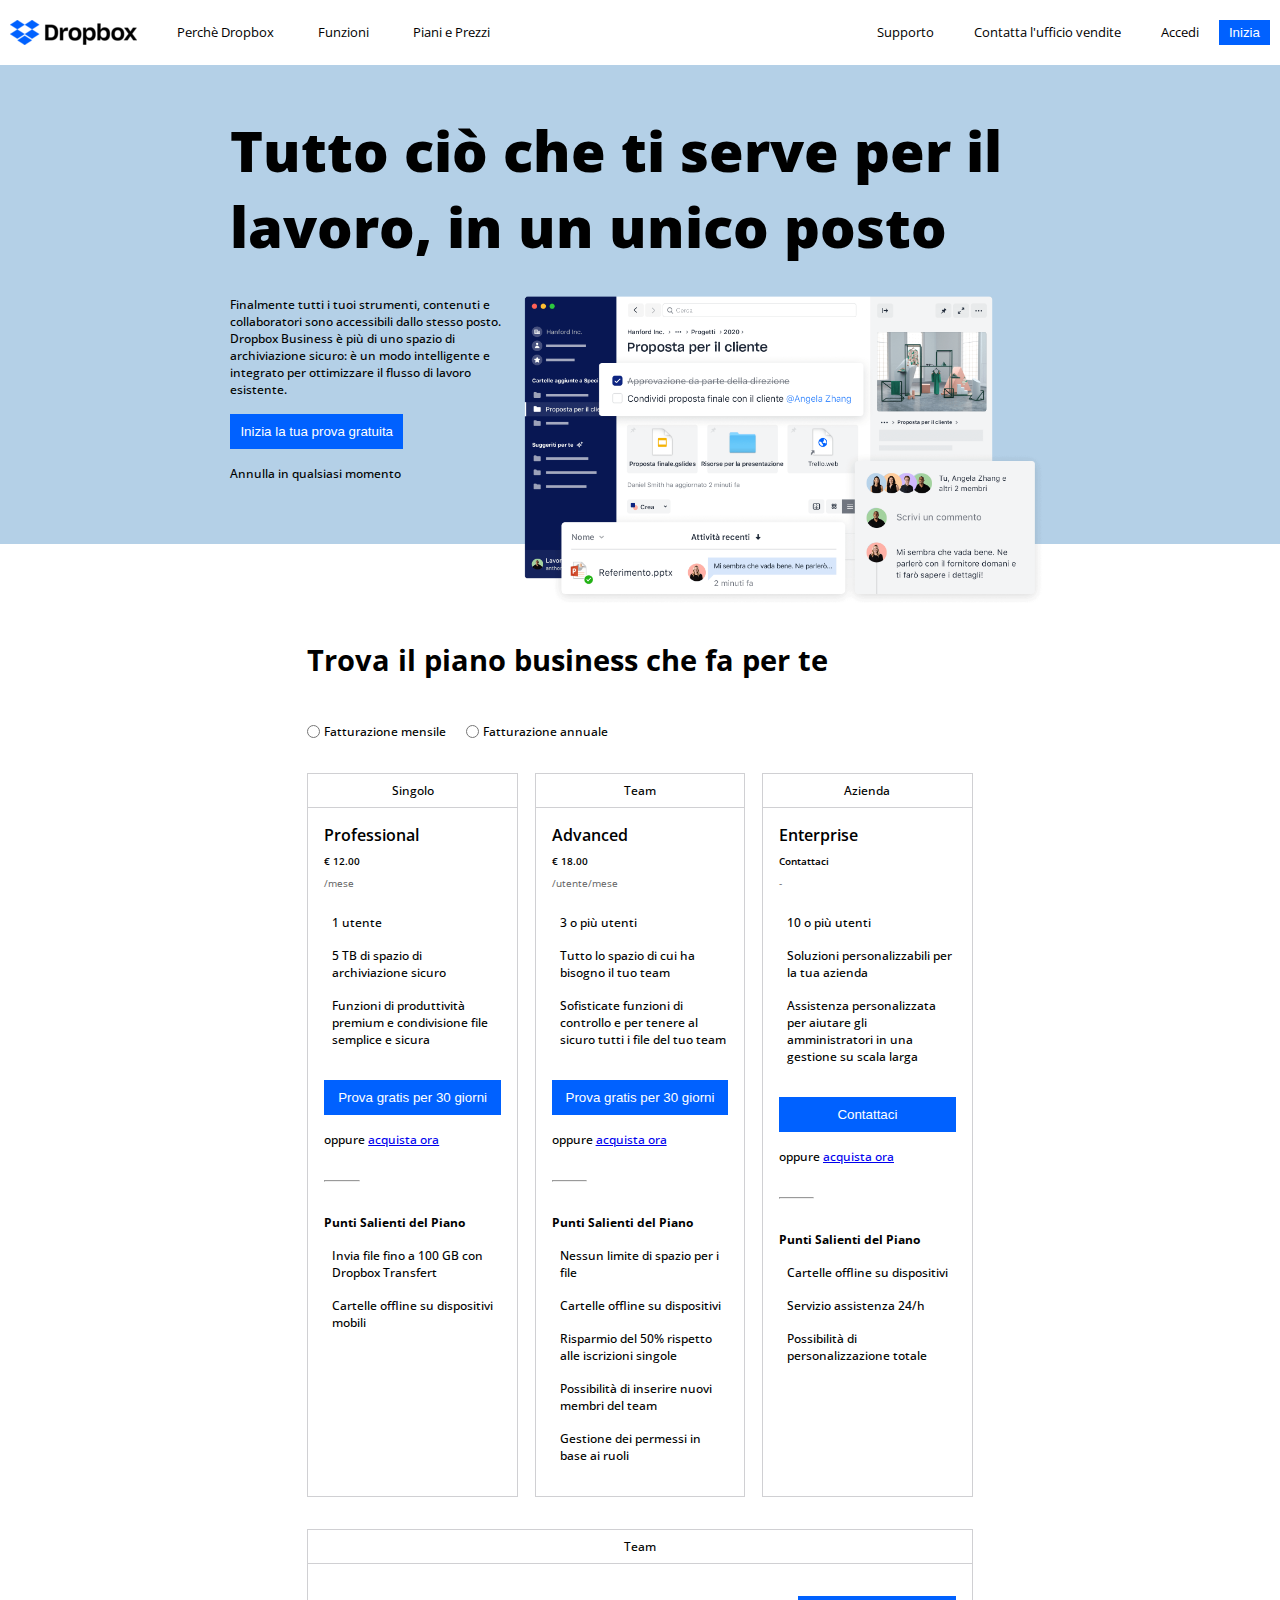
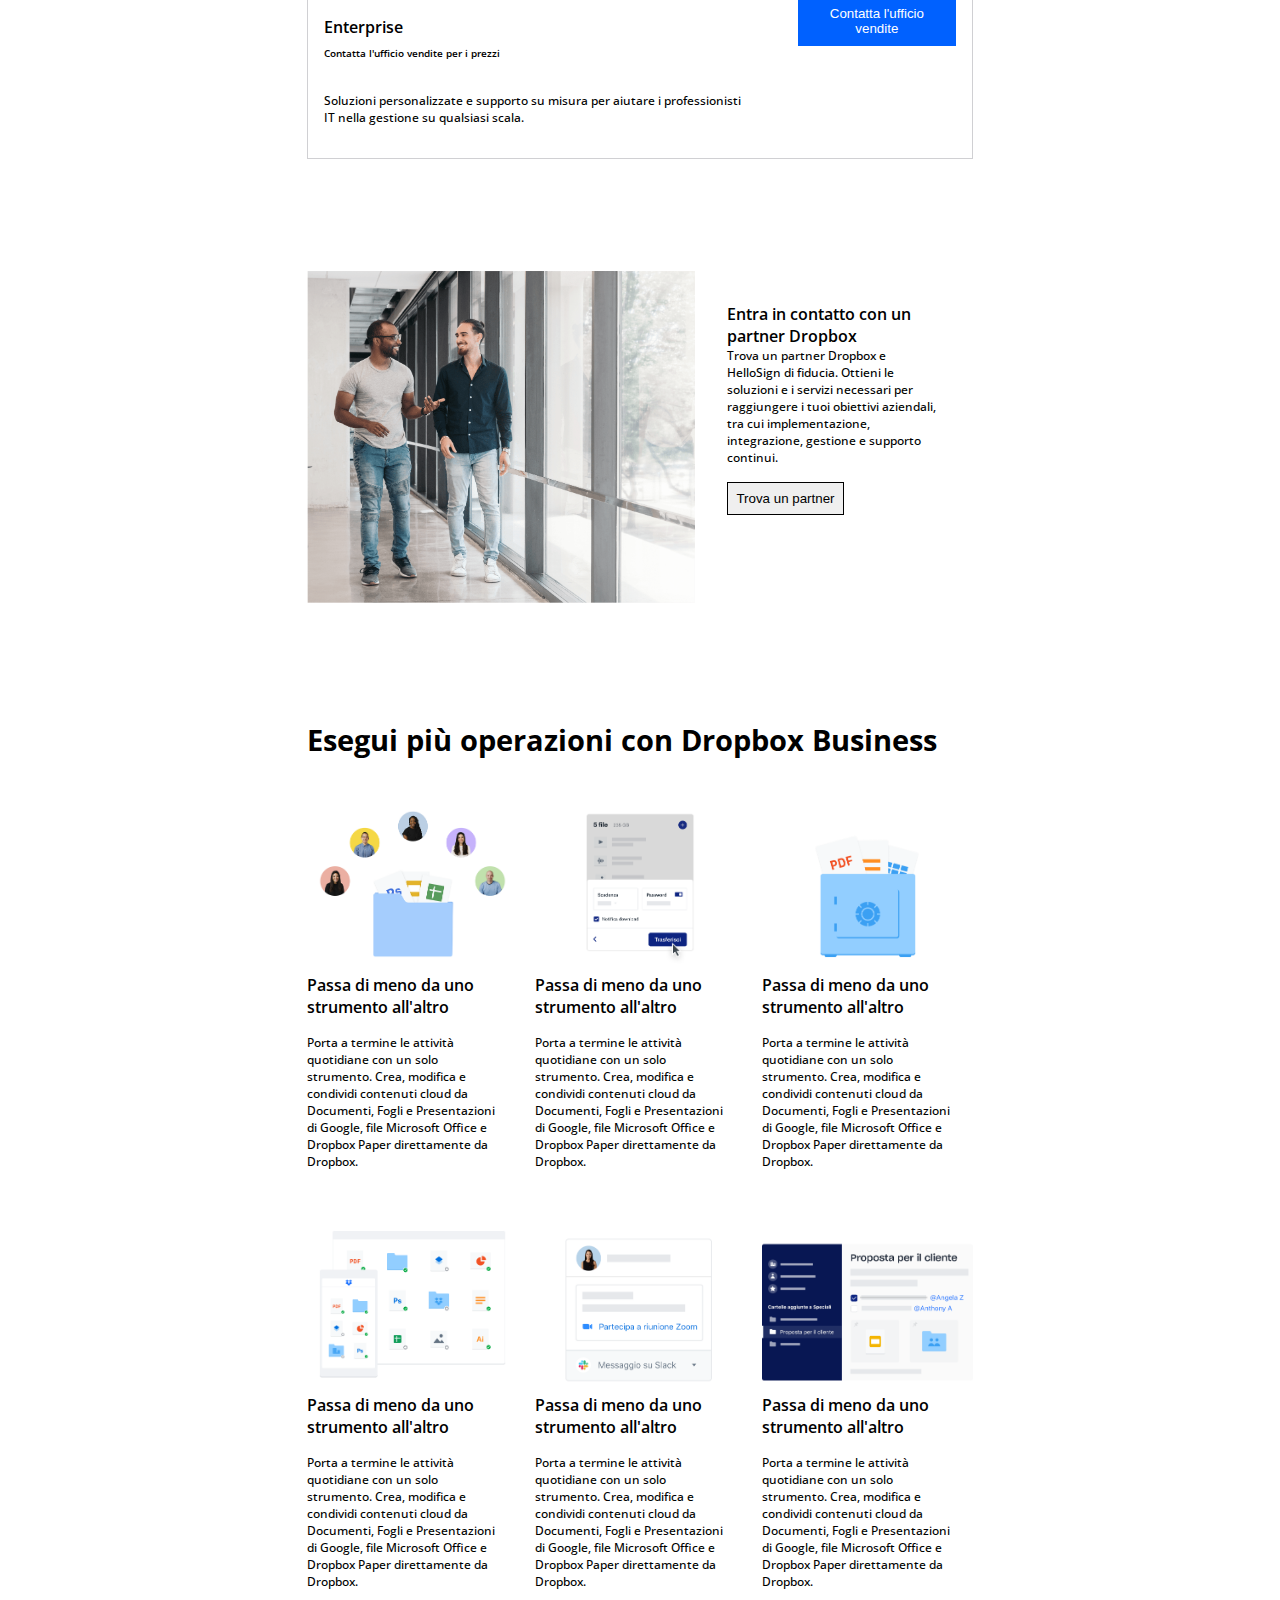
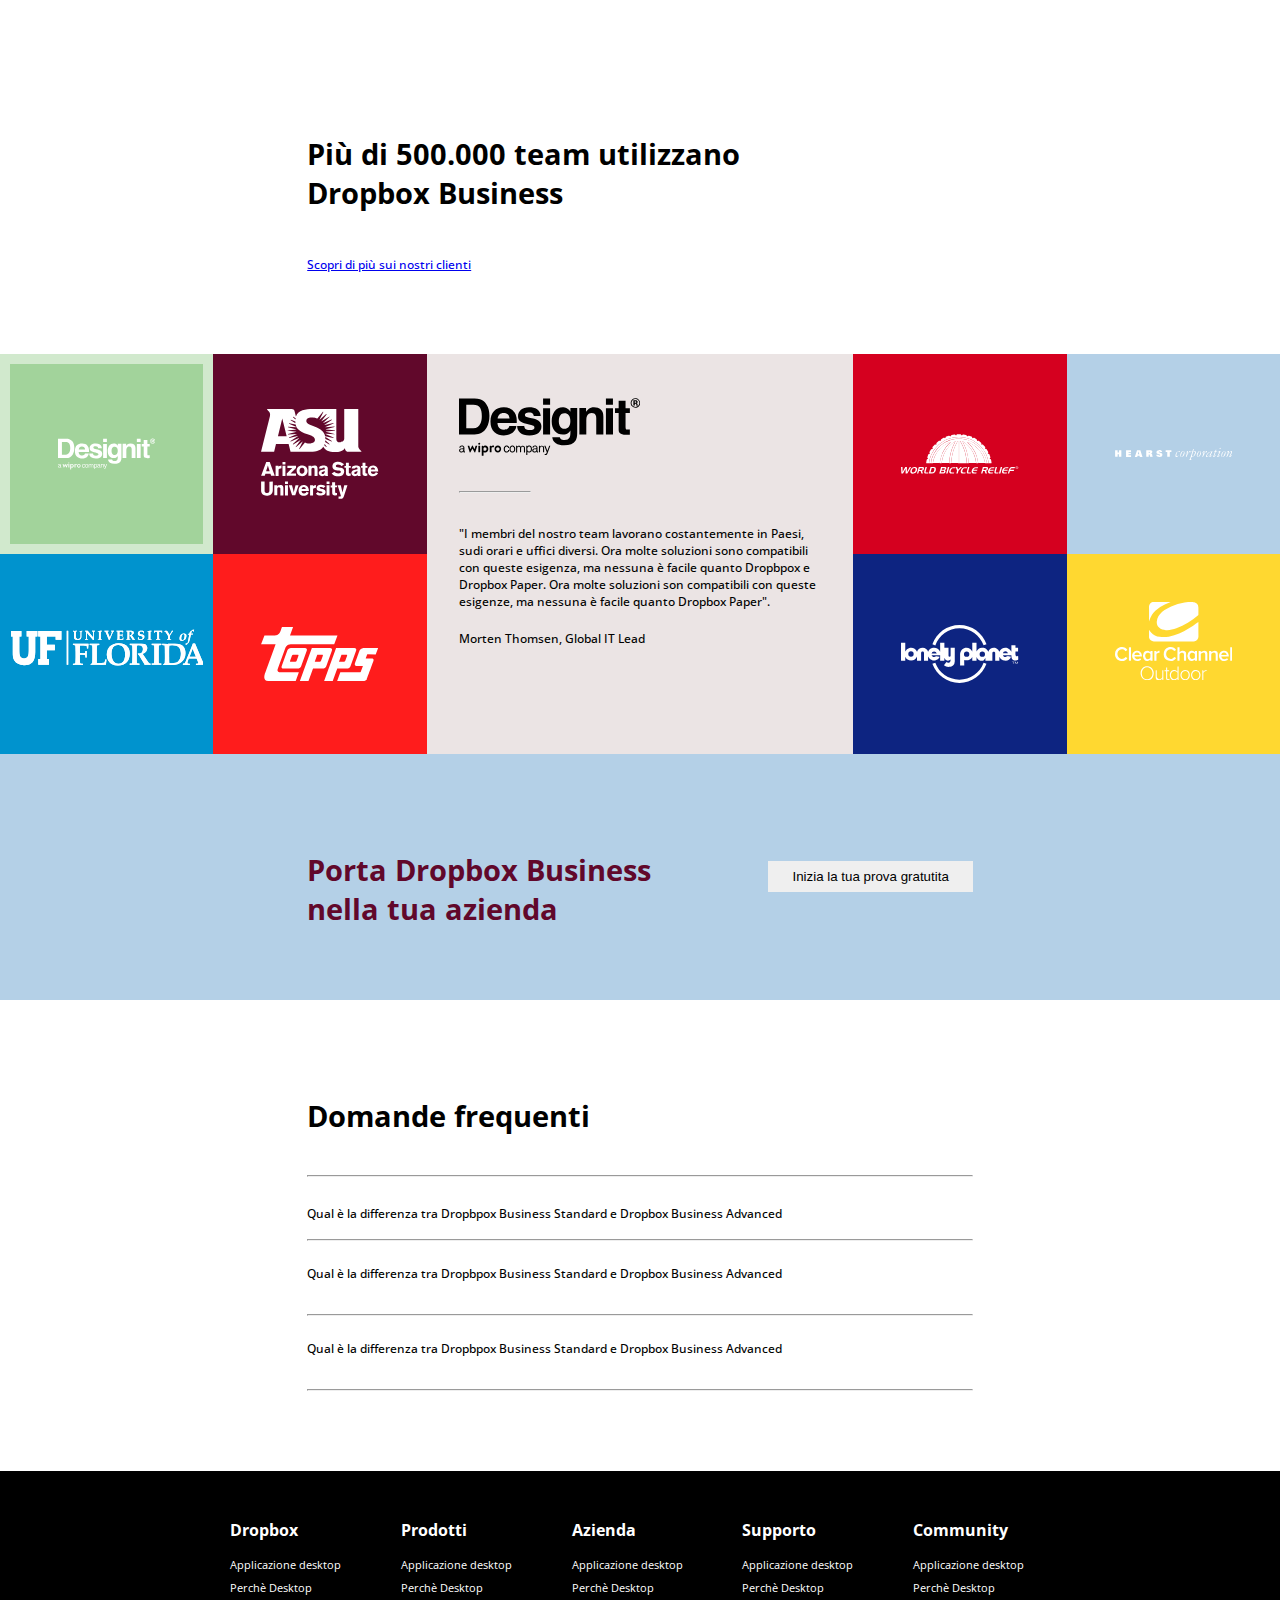
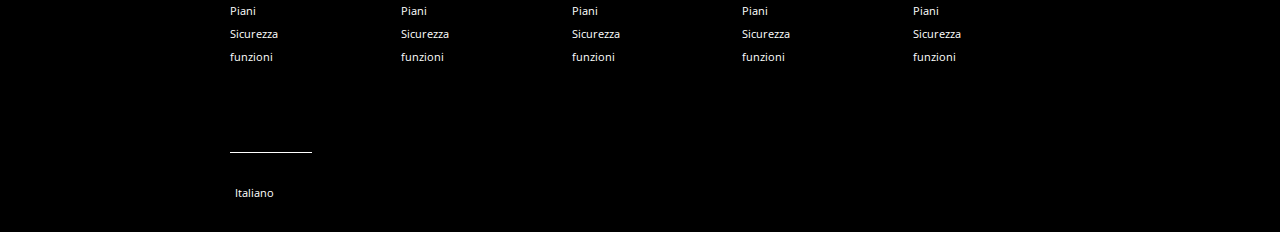
==== commit ce6fb11a: "add corrections" ====
--- a/bonus/index.html
+++ b/bonus/index.html
@@ -19,20 +19,86 @@
 <body class="">
 
     <header class="row space_between">
-
+        <!-- nav bar left -->
         <div class="home row">
             <img src="./assets/img/logo-small.png" alt="">
             <div class="actions">
-                <a class="active" href="#">Perchè Dropbox</a>
-                <a class="active" href="#">Funzioni</a>
-                <a class="active" href="#">Piani e Prezzi</a>
+                <div class="dropdown">
+                    <a class="" href="#">Perchè Dropbox</a>
+                    <div class="dropdown_content">
+                        <div><a href="">Applicazione desktop</a></div>
+                        <div><a href="">Piani</a></div>
+                        <div><a href="">Sicurezza</a></div>
+                        <div><a href="">Funzioni</a></div>
+                        <div><a href="">Dropbox Business Standard</a></div>
+                        <div><a href="">Dropbox Business Advanced</a></div>
+                    </div>
+                </div>
+
+                <div class="dropdown">
+                    <a class="" href="#">Funzioni</a>
+                    <div class="dropdown_content">
+                        <div><a href="">Applicazione desktop</a></div>
+                        <div><a href="">Piani</a></div>
+                        <div><a href="">Sicurezza</a></div>
+                        <div><a href="">Funzioni</a></div>
+                        <div><a href="">Dropbox Business Standard</a></div>
+                        <div><a href="">Dropbox Business Advanced</a></div>
+                    </div>
+
+                </div>
+
+                <div class="dropdown">
+                    <a class="" href="#">Piani e Prezzi</a>
+                    <div class="dropdown_content">
+                        <div><a href="">Applicazione desktop</a></div>
+                        <div><a href="">Piani</a></div>
+                        <div><a href="">Sicurezza</a></div>
+                        <div><a href="">Funzioni</a></div>
+                        <div><a href="">Dropbox Business Standard</a></div>
+                        <div><a href="">Dropbox Business Advanced</a></div>
+                    </div>
+                </div>
             </div>
         </div>
-
+        <!-- nav bar right -->
         <div class="start row">
-            <a href="#">Supporto</a>
-            <a href="#">Contatta l'ufficio vendite</a>
-            <a href="#">Accedi</a>
+            <div class="dropdown">
+                <a href="#">Supporto</a>
+                <div class="dropdown_content right">
+                    <div><a href="">Applicazione desktop</a></div>
+                    <div><a href="">Piani</a></div>
+                    <div><a href="">Sicurezza</a></div>
+                    <div><a href="">Funzioni</a></div>
+                    <div><a href="">Dropbox Business Standard</a></div>
+                    <div><a href="">Dropbox Business Advanced</a></div>
+                </div>
+            </div>
+            <div class="dropdown">
+                <a href="#">Contatta l'ufficio vendite</a>
+                <div class="dropdown_content right">
+                    <div><a href="">Applicazione desktop</a></div>
+                    <div><a href="">Piani</a></div>
+                    <div><a href="">Sicurezza</a></div>
+                    <div><a href="">Funzioni</a></div>
+                    <div><a href="">Dropbox Business Standard</a></div>
+                    <div><a href="">Dropbox Business Advanced</a></div>
+                </div>
+
+            </div>
+            <div class="dropdown">
+
+                <a href="#">Accedi</a>
+                <div class="dropdown_content right">
+                    <div><a href="">Applicazione desktop</a></div>
+                    <div><a href="">Piani</a></div>
+                    <div><a href="">Sicurezza</a></div>
+                    <div><a href="">Funzioni</a></div>
+                    <div><a href="">Dropbox Business Standard</a></div>
+                    <div><a href="">Dropbox Business Advanced</a></div>
+                </div>
+            </div>
+            
             <button class="button_blue">Inizia</button>
         </div>
 
@@ -40,7 +106,7 @@
 
     <main>
         <!-- jumbo -->
-        <div class="bg_color_title">
+        <section class="bg_color_title">
 
             <div class="container_big">
 
@@ -69,7 +135,7 @@
 
             </div>
             <span id="business_plan_id"></span>
-        </div>
+        </section>
 
         <div class="container_small">
             <!-- scelta del piano e fatturazione -->
@@ -695,22 +761,28 @@
                 </div>
             </div>
         </section>
-
+        <!-- faq -->
         <section class="faq container_small">
+
             <h3>Domande frequenti</h3>
             <hr>
+
+                <div class="details_plan col_9">Qual è la differenza tra Dropbpox Business Standard e Dropbox Business
+                    Advanced</div>
+                <span>
+                    <i class="fa-solid fa-chevron-down"></i>
+                    <p class="details_plan answer col_12">Lorem ipsum dolor sit amet consectetur adipisicing elit. Magni accusamus veritatis delectus quae adipisci mollitia. Nulla nesciunt consequatur ea, ex ducimus molestiae placeat perferendis harum laborum optio atque minus praesentium!</p>
+                </span>
+            
+            <hr>
+
             <div class="row space_between ">
                 <div class="details_plan col_9">Qual è la differenza tra Dropbpox Business Standard e Dropbox Business
                     Advanced</div>
                 <div class="col_3"><i class="fa-solid fa-chevron-down"></i></div>
             </div>
             <hr>
-            <div class="row space_between ">
-                <div class="details_plan col_9">Qual è la differenza tra Dropbpox Business Standard e Dropbox Business
-                    Advanced</div>
-                <div class="col_3"><i class="fa-solid fa-chevron-down"></i></div>
-            </div>
-            <hr>
+            
             <div class="row space_between ">
                 <div class="details_plan col_9">Qual è la differenza tra Dropbpox Business Standard e Dropbox Business
                     Advanced</div>
--- a/bonus/style.css
+++ b/bonus/style.css
@@ -143,9 +143,6 @@
     border-bottom: 2px solid;
 } */
 
-.active:hover .active {
-    display: none;
-}
 
 button:hover {
     box-shadow: 0 0 1px 2px black;
@@ -244,7 +241,7 @@
     cursor: pointer;
 }
 
-header a {
+.dropdown  a {
     font-size: 0.8rem;
     color: black;
     text-decoration: none;
@@ -252,7 +249,7 @@
     padding-bottom: 1.4rem;
 }
 
-header a:hover {
+.dropdown > a:hover {
     border-bottom: 2px solid;
 }
 
@@ -269,6 +266,47 @@
 .business_plan button:hover {
     background-color: black;
 }
+
+.dropdown {
+    position: relative;
+    display: inline-block;
+}
+
+
+.dropdown_content {
+    display: none;
+    position: absolute;
+    z-index: 1;
+    background-color: white;
+    margin-top: 1.45rem;
+    margin-left: 1.2rem;
+    min-width: 15rem;
+    padding-top: 1rem;
+}
+
+
+.dropdown_content > a {
+    text-decoration: none;
+    display: block;
+}
+
+.dropdown_content > div {
+    padding: 1rem 0;
+}
+
+.dropdown_content.right {
+    right: 0;
+}
+
+.dropdown:hover .dropdown_content {
+    display: block;
+}
+
+.dropdown_content > div:hover {
+    background-color: gainsboro;
+}
+
+
 
 /* #endregion */
 
@@ -416,6 +454,8 @@
 .call_to_action_bottom button:hover {
     background-color: var(--dc-blue);
     color: white;
+    box-shadow: none;
+    border: none;
 }
 
 .operations .details_plan {
@@ -518,14 +558,29 @@
     margin-top: 1rem;
 }
 
+.faq .col_9 {
+    display: inline;
+}
+
 .faq .col_3 {
     text-align: right;
     font-size: 0.7rem;
-    padding-right: 2rem;
+    padding-right: 1rem;
+    display: inline-block;
 }
 
 .faq i {
     cursor: pointer;
+    text-align: right;
+}
+
+.faq p {
+    padding: 1rem;
+    display: none;
+}
+
+.fa-chevron-down:hover ~ .answer {
+    display: block;
 }
 
 /* #endregion */
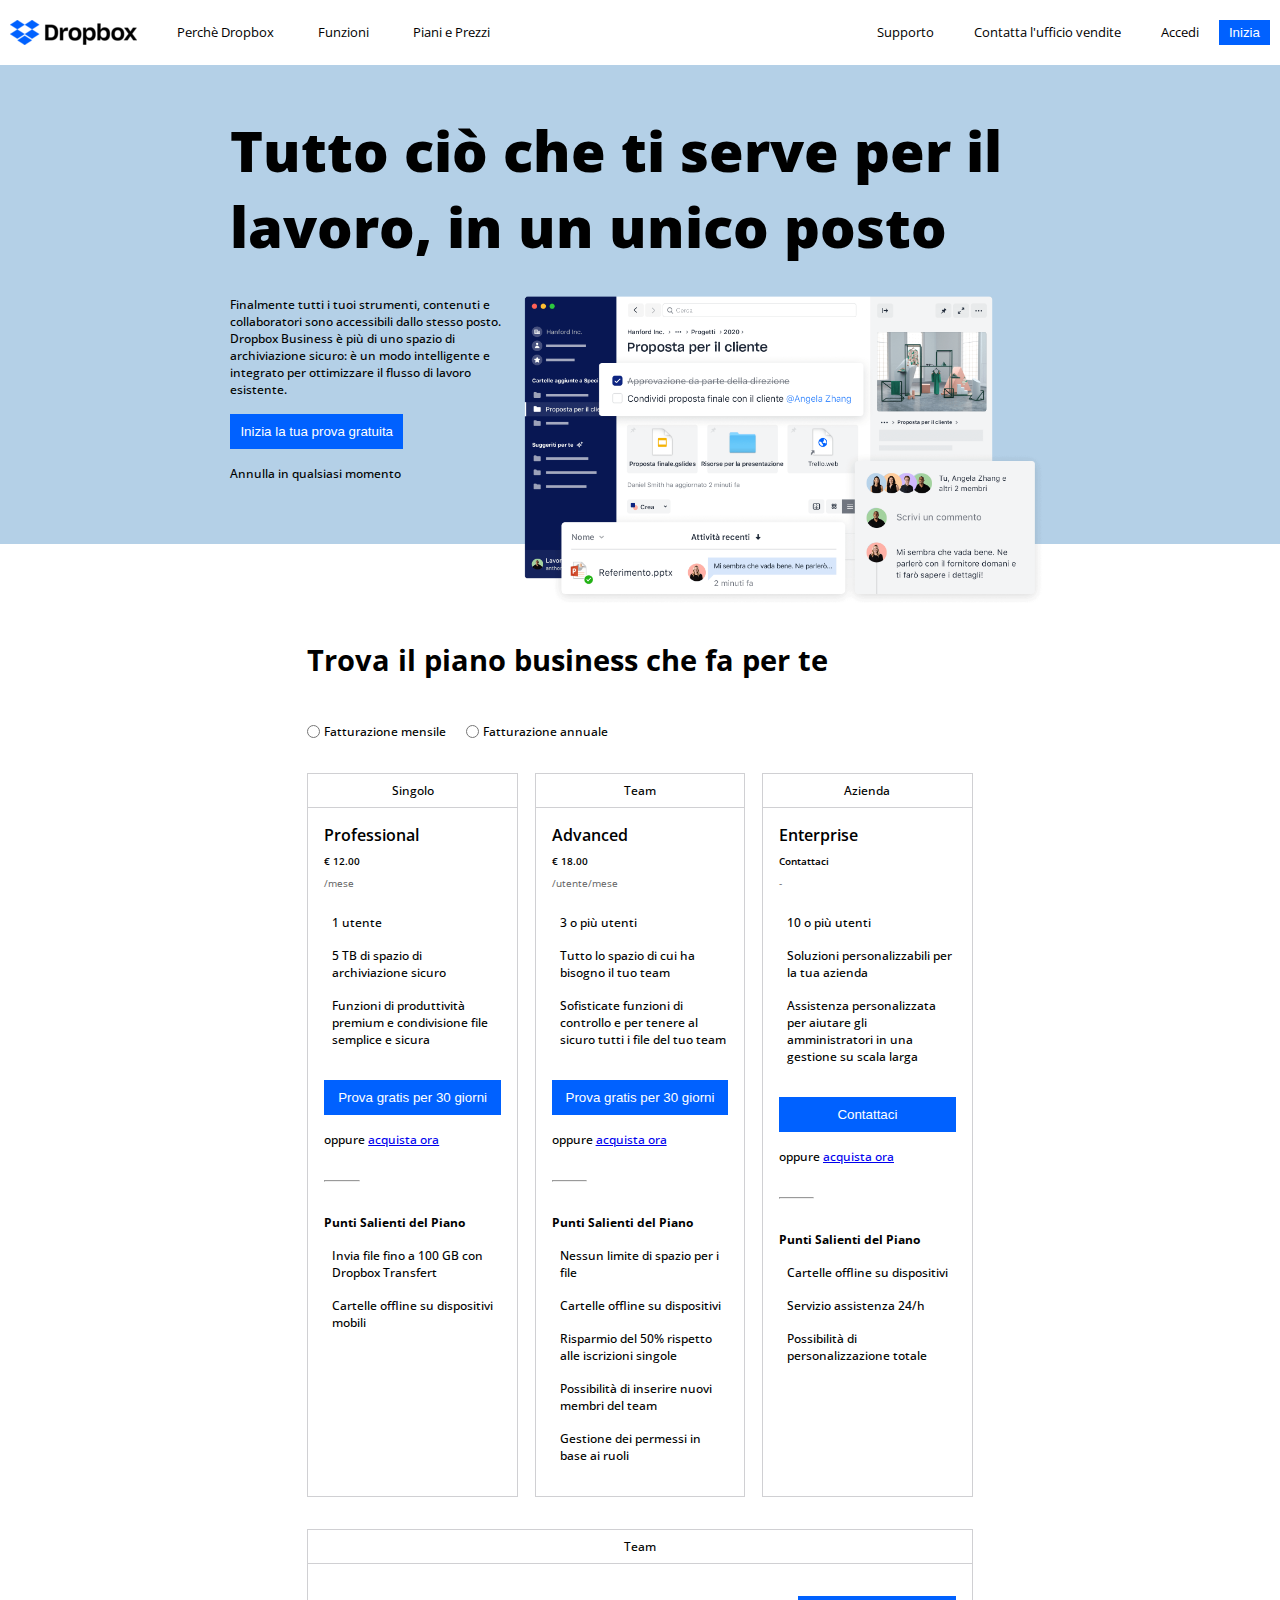
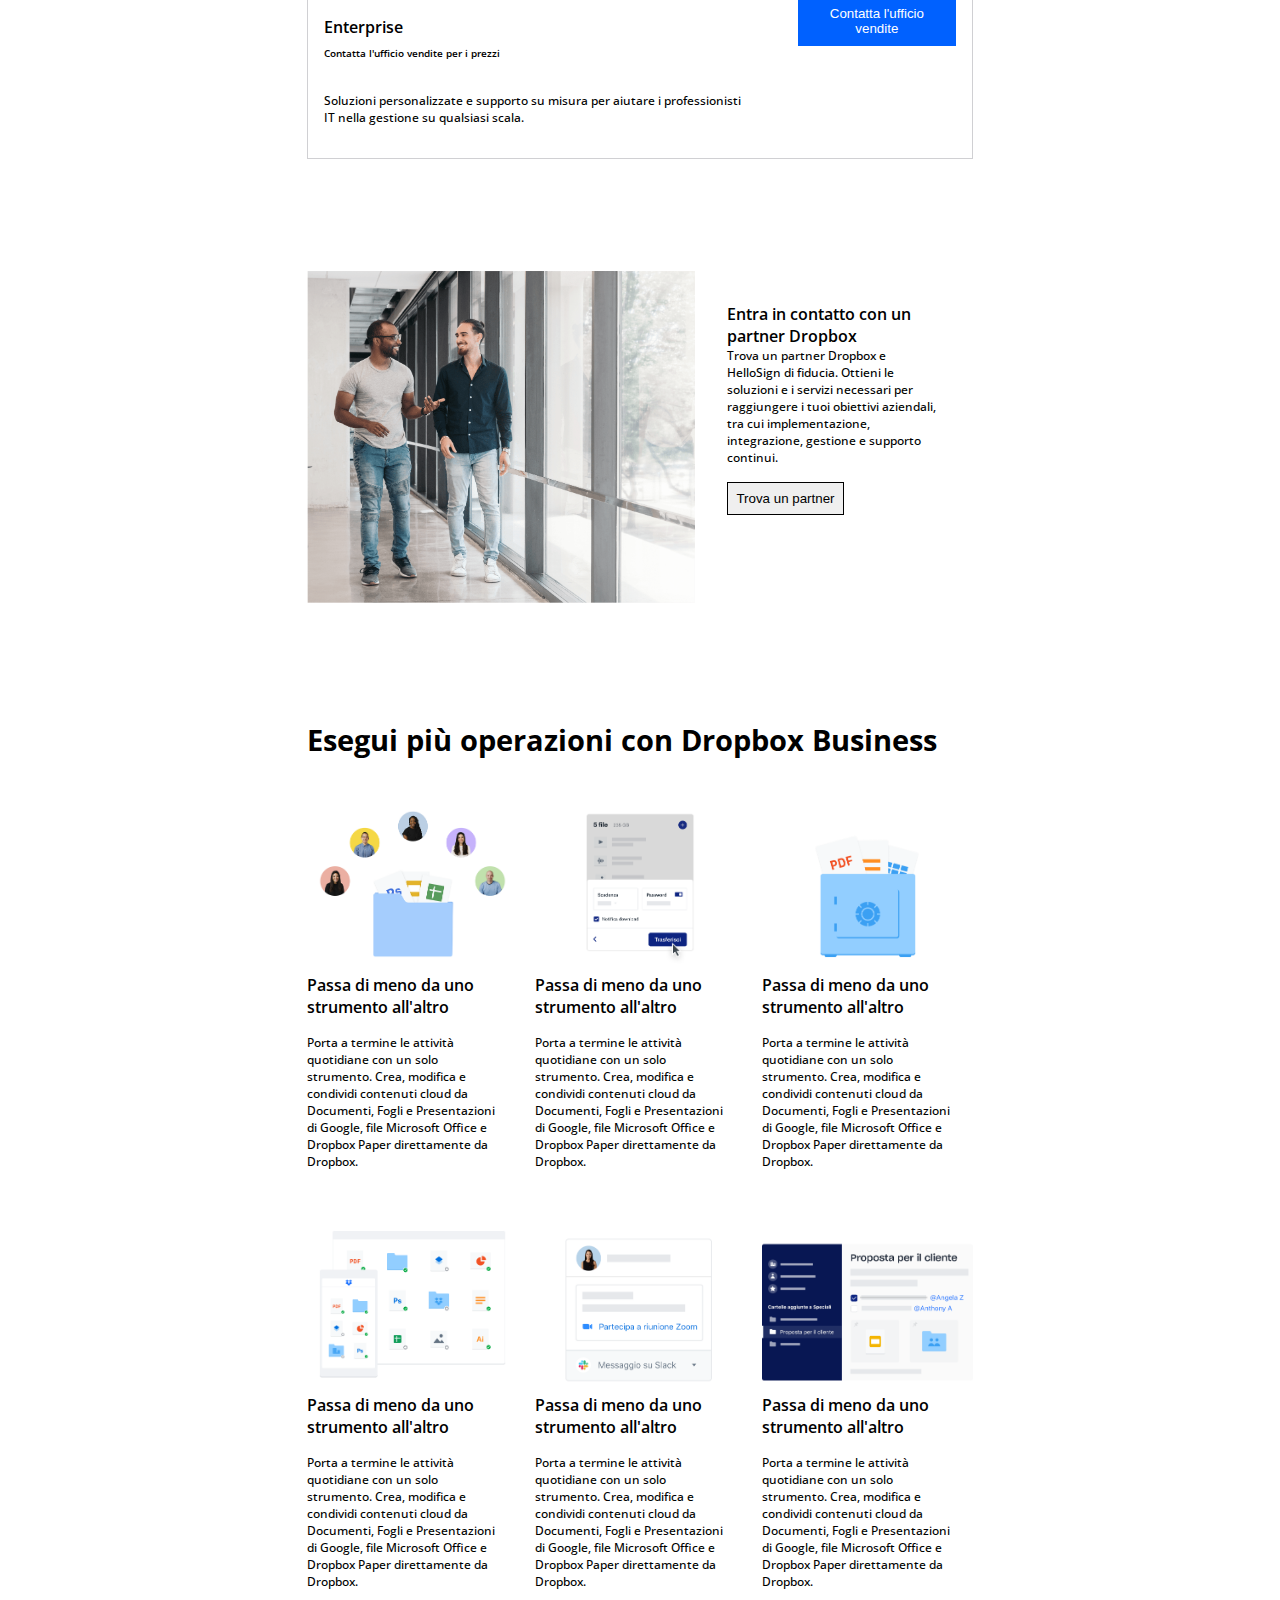
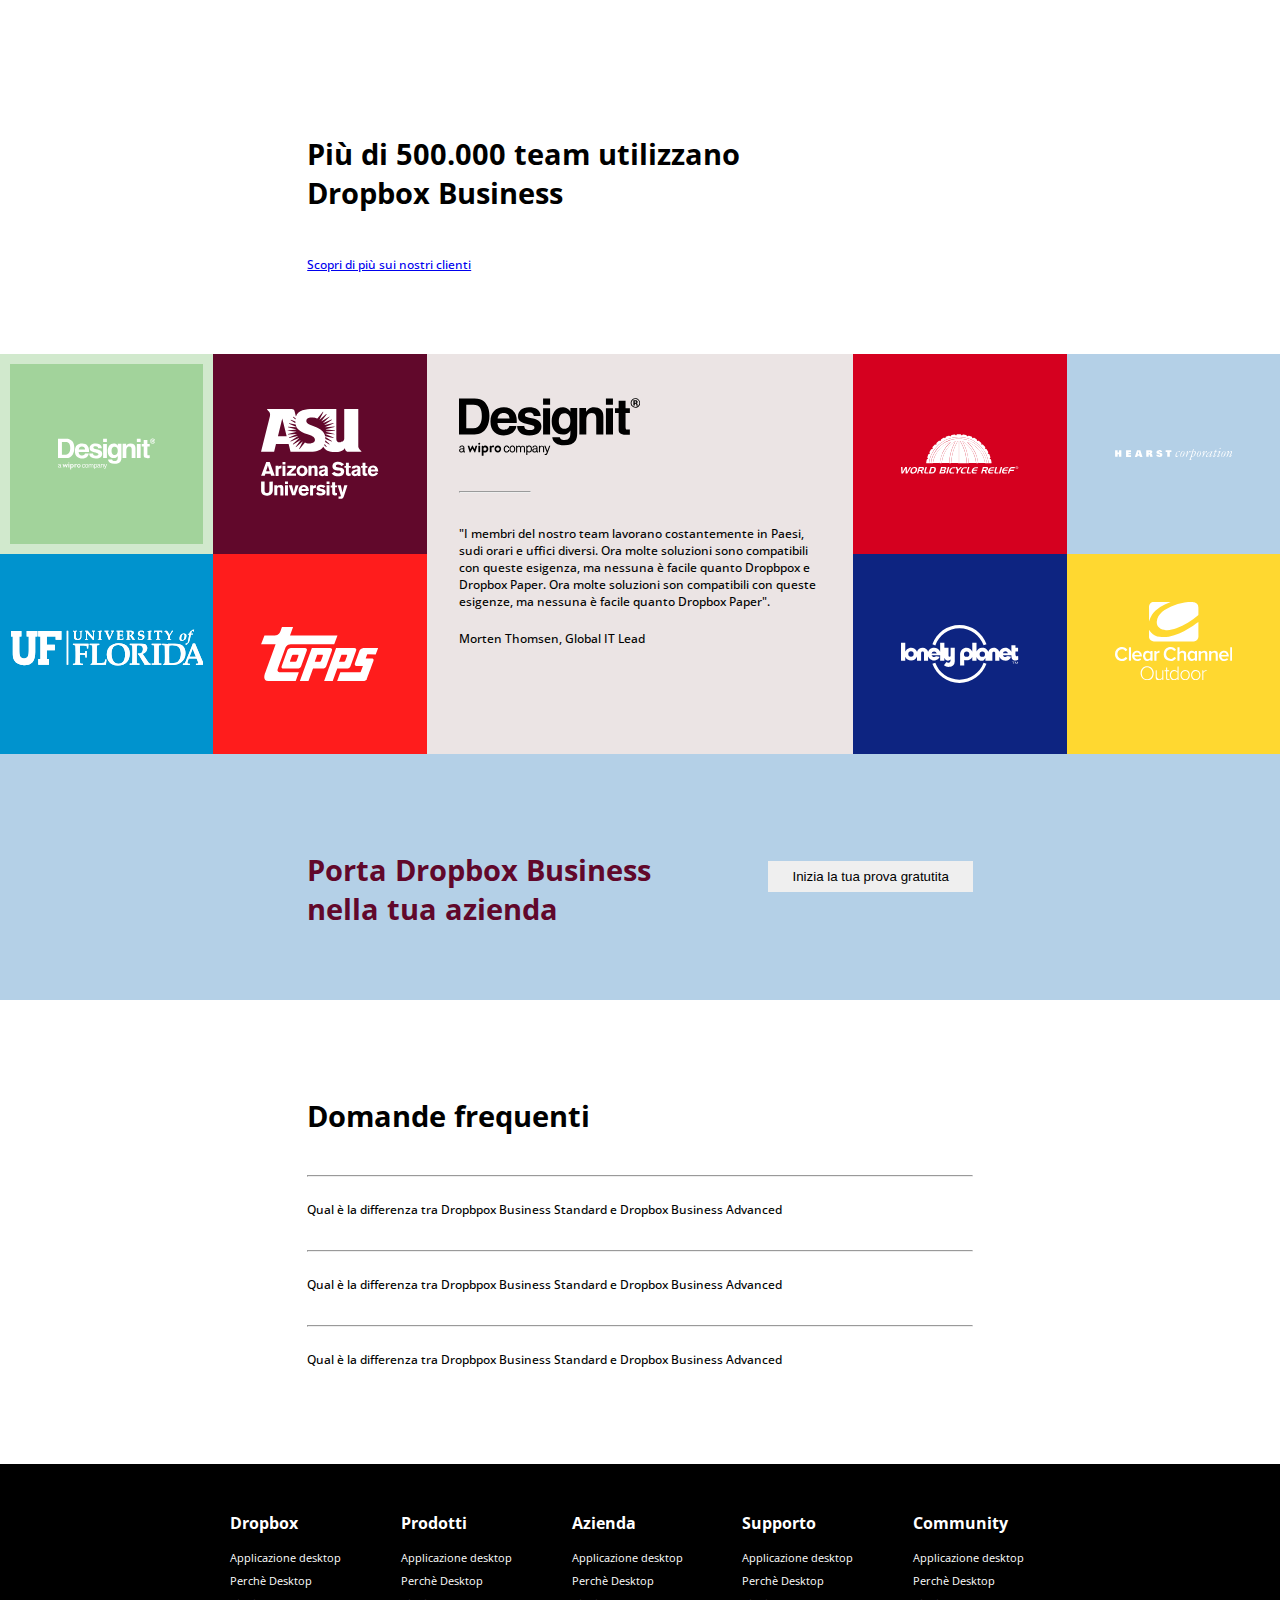
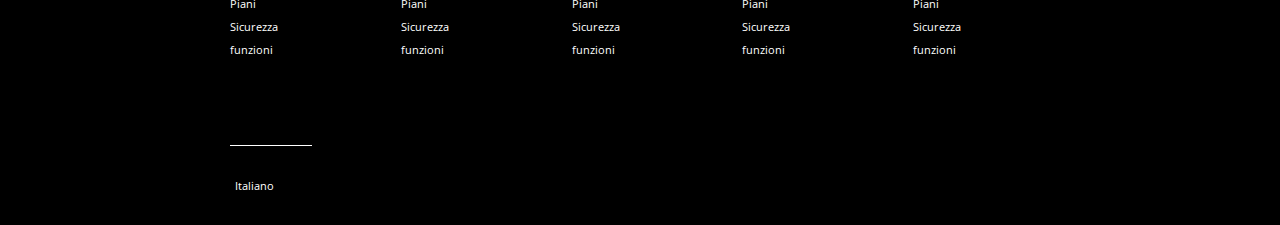
==== commit ecd317c1: "add corrections" ====
--- a/bonus/index.html
+++ b/bonus/index.html
@@ -767,28 +767,34 @@
             <h3>Domande frequenti</h3>
             <hr>
 
+            <div class="row wrap space_between ">
                 <div class="details_plan col_9">Qual è la differenza tra Dropbpox Business Standard e Dropbox Business
                     Advanced</div>
-                <span>
+                <div class="col_3">
                     <i class="fa-solid fa-chevron-down"></i>
-                    <p class="details_plan answer col_12">Lorem ipsum dolor sit amet consectetur adipisicing elit. Magni accusamus veritatis delectus quae adipisci mollitia. Nulla nesciunt consequatur ea, ex ducimus molestiae placeat perferendis harum laborum optio atque minus praesentium!</p>
-                </span>
-            
+                </div>
+            </div>
+            <p class="details_plan answer col_12">Lorem ipsum dolor sit amet consectetur adipisicing elit. Magni accusamus veritatis delectus quae adipisci mollitia. Nulla nesciunt consequatur ea, ex ducimus molestiae placeat perferendis harum laborum optio atque minus praesentium!</p>
             <hr>
 
-            <div class="row space_between ">
+            <div class="row wrap space_between ">
                 <div class="details_plan col_9">Qual è la differenza tra Dropbpox Business Standard e Dropbox Business
                     Advanced</div>
-                <div class="col_3"><i class="fa-solid fa-chevron-down"></i></div>
-            </div>
+                <div class="col_3">
+                    <i class="fa-solid fa-chevron-down"></i>
+                </div>
+            </div>
+            <p class="details_plan answer col_12">Lorem ipsum dolor sit amet consectetur adipisicing elit. Magni accusamus veritatis delectus quae adipisci mollitia. Nulla nesciunt consequatur ea, ex ducimus molestiae placeat perferendis harum laborum optio atque minus praesentium!</p>
             <hr>
             
-            <div class="row space_between ">
+            <div class="row wrap space_between ">
                 <div class="details_plan col_9">Qual è la differenza tra Dropbpox Business Standard e Dropbox Business
                     Advanced</div>
-                <div class="col_3"><i class="fa-solid fa-chevron-down"></i></div>
-            </div>
-            <hr>
+                <div class="col_3">
+                    <i class="fa-solid fa-chevron-down"></i>
+                </div>
+            </div>
+            <p class="details_plan answer col_12">Lorem ipsum dolor sit amet consectetur adipisicing elit. Magni accusamus veritatis delectus quae adipisci mollitia. Nulla nesciunt consequatur ea, ex ducimus molestiae placeat perferendis harum laborum optio atque minus praesentium!</p>
         </section>
 
     </main>
--- a/bonus/style.css
+++ b/bonus/style.css
@@ -579,7 +579,7 @@
     display: none;
 }
 
-.fa-chevron-down:hover ~ .answer {
+.faq .row:hover + .answer {
     display: block;
 }
 
